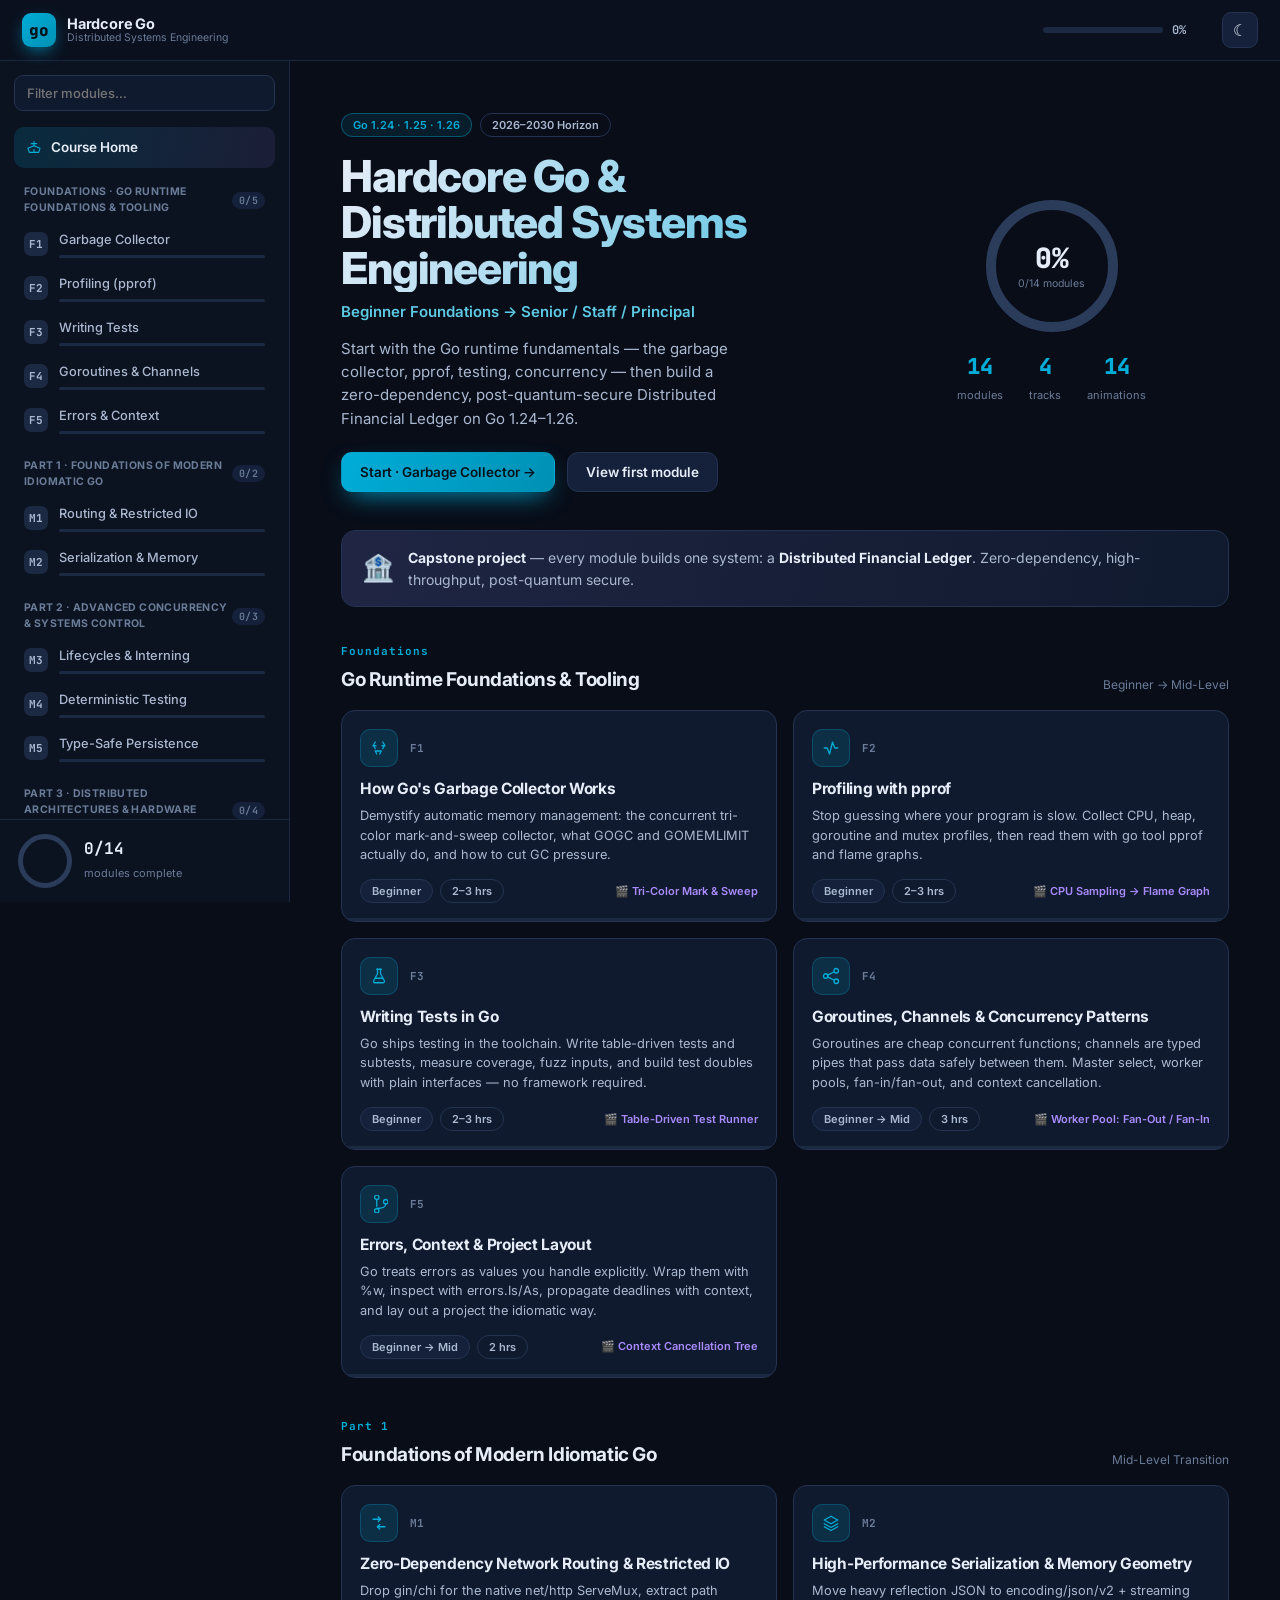
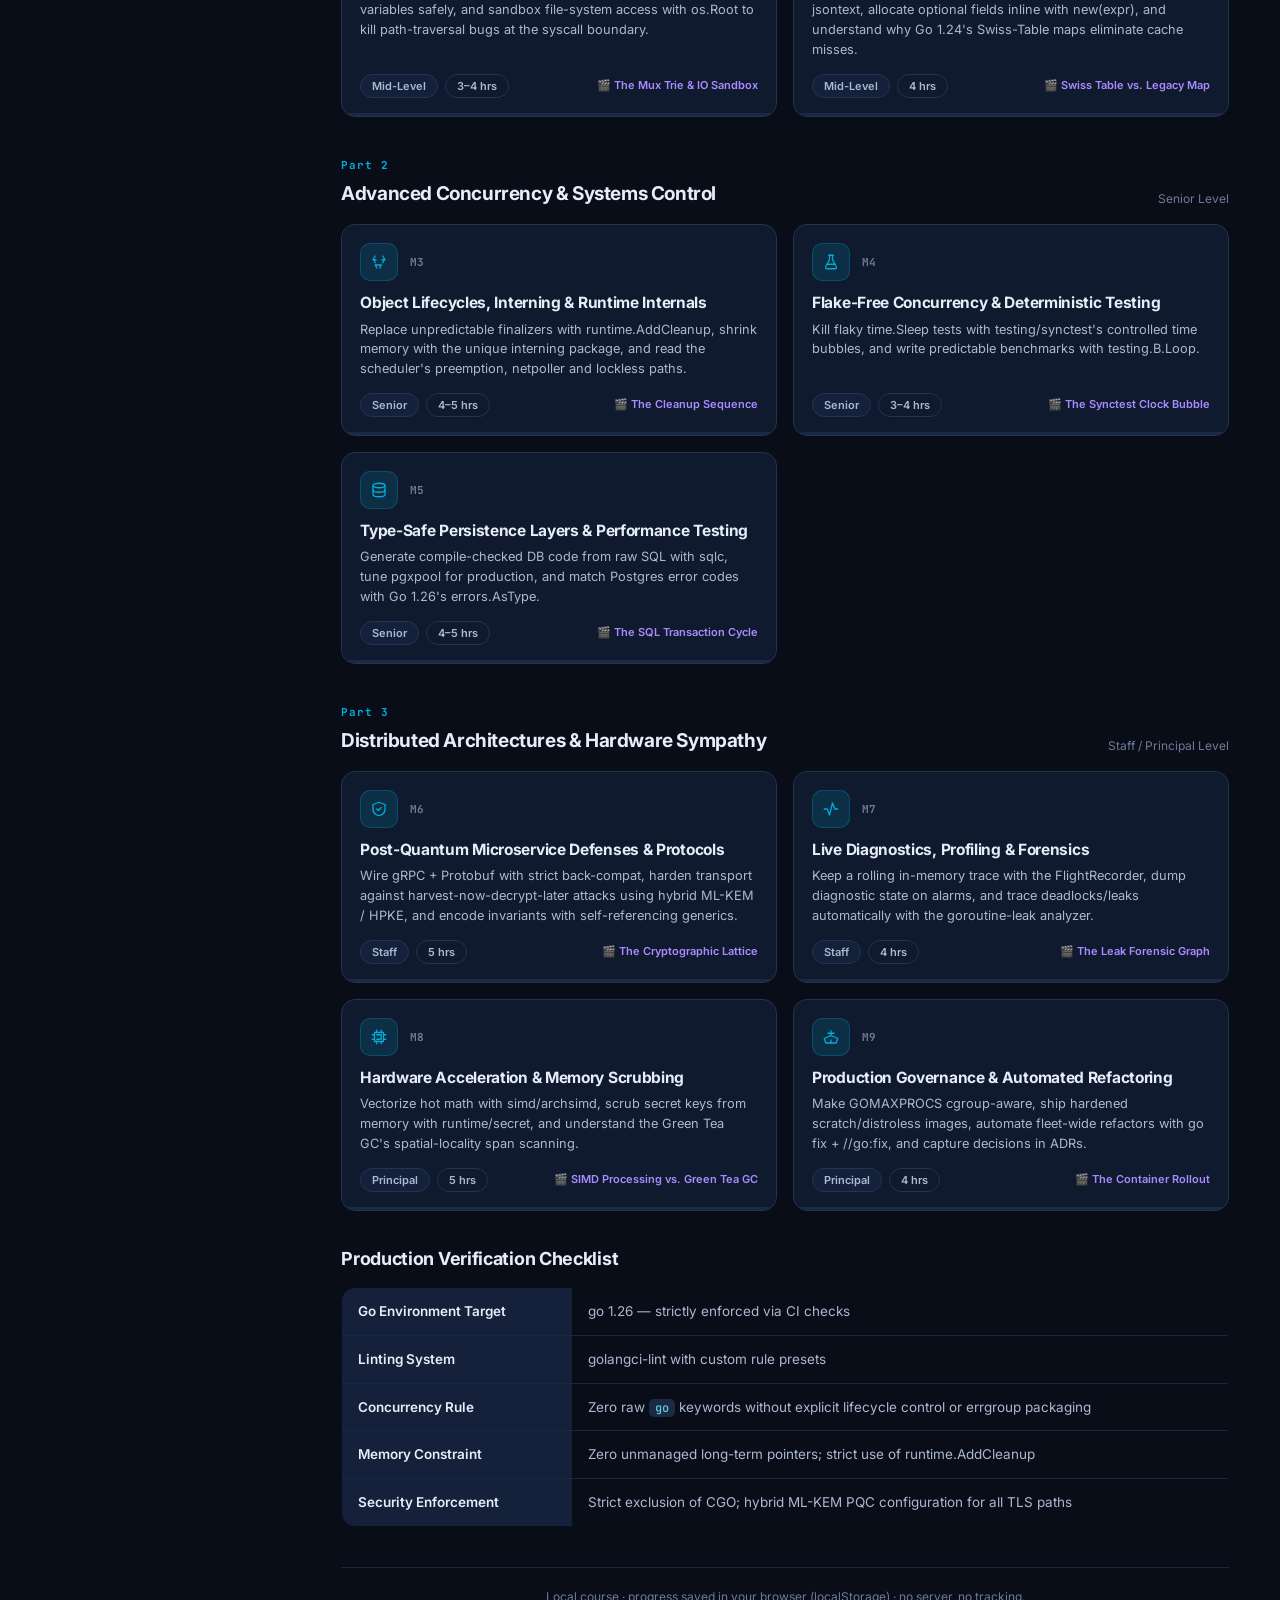
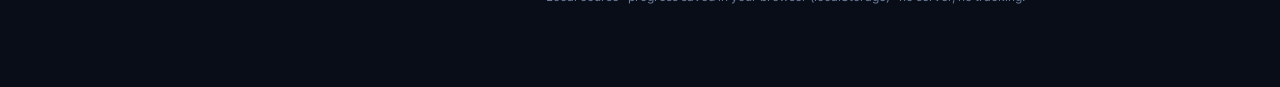
==== index.html @ a317a701 "Add interactive local-first Go & distributed systems course site A zero-dependency, no-build vanilla" ====
<!DOCTYPE html>
<html lang="en" data-theme="dark">
<head>
  <meta charset="UTF-8" />
  <meta name="viewport" content="width=device-width, initial-scale=1.0" />
  <title>Hardcore Go &amp; Distributed Systems Engineering — Interactive Course</title>
  <meta name="description" content="An interactive, local-first course for production-grade Go 1.24–1.26 and distributed systems engineering." />
  <link rel="preconnect" href="https://fonts.googleapis.com" />
  <link rel="preconnect" href="https://fonts.gstatic.com" crossorigin />
  <link href="https://fonts.googleapis.com/css2?family=Inter:wght@400;500;600;700;800&family=JetBrains+Mono:wght@400;500;600&display=swap" rel="stylesheet" />
  <link rel="stylesheet" href="css/styles.css" />
  <link rel="icon" href="data:image/svg+xml,%3Csvg xmlns='http://www.w3.org/2000/svg' viewBox='0 0 32 32'%3E%3Crect width='32' height='32' rx='8' fill='%2300ADD8'/%3E%3Ctext x='16' y='22' font-family='monospace' font-size='15' font-weight='700' fill='%23061018' text-anchor='middle'%3Ego%3C/text%3E%3C/svg%3E" />
</head>
<body>
  <div id="app"></div>
  <noscript style="display:block;padding:2rem;font-family:sans-serif;color:#cdd9ec;background:#0b1220">
    This interactive course requires JavaScript. Please enable it and reload.
  </noscript>
  <script src="js/data.js"></script>
  <script src="js/lessons.js"></script>
  <script src="js/animations.js"></script>
  <script src="js/app.js"></script>
</body>
</html>
---- css/styles.css ----
/* =====================================================================
   Hardcore Go — Interactive Course · Design System
   ===================================================================== */

/* ----------------------------------------------------------- tokens */
:root {
  --go: #00add8;
  --go-soft: #5dc9e2;
  --go-deep: #0090b4;
  --purple: #a98bff;
  --accent: #ec4a7d;
  --good: #3ad29f;
  --warn: #f5b14c;
  --bad: #ff6b6b;

  --radius: 14px;
  --radius-sm: 9px;
  --maxw: 1080px;
  --ease: cubic-bezier(.22, .61, .36, 1);
  --font: "Inter", system-ui, -apple-system, sans-serif;
  --mono: "JetBrains Mono", ui-monospace, "SF Mono", monospace;
}

/* dark (default) */
:root[data-theme="dark"] {
  --bg: #080d18;
  --bg-2: #0b1220;
  --surface: #101a2e;
  --surface-2: #15213a;
  --surface-3: #1b2942;
  --border: #233351;
  --border-soft: #1a2740;
  --text: #e6edf8;
  --text-2: #aab8d0;
  --text-3: #6b7c99;
  --shadow: 0 18px 50px -20px rgba(0, 0, 0, .7);
  --glow: 0 0 0 1px rgba(0, 173, 216, .25), 0 14px 40px -16px rgba(0, 173, 216, .35);

  --anim-bg: #0a1120;
  --anim-panel: #15213a;
  --anim-line: #2b3c5b;
  --anim-text: #d6e0f0;
  --anim-dim: #6b7c99;

  --t-com: #5a708f;
  --t-str: #7fd6a8;
  --t-num: #f0a96b;
  --t-kw: #6cb6ff;
  --t-bi: #c89bff;
  --t-fn: #5dc9e2;
}

/* light */
:root[data-theme="light"] {
  --bg: #eef2f8;
  --bg-2: #e7edf6;
  --surface: #ffffff;
  --surface-2: #f4f7fb;
  --surface-3: #eaf0f8;
  --border: #d4deec;
  --border-soft: #e2e9f3;
  --text: #16263d;
  --text-2: #41546f;
  --text-3: #7488a3;
  --shadow: 0 14px 40px -22px rgba(20, 40, 70, .35);
  --glow: 0 0 0 1px rgba(0, 145, 180, .3), 0 14px 36px -18px rgba(0, 145, 180, .35);

  --anim-bg: #f5f8fc;
  --anim-panel: #ffffff;
  --anim-line: #cdd9ea;
  --anim-text: #1f3147;
  --anim-dim: #8497b0;

  --t-com: #93a3b8;
  --t-str: #1a925e;
  --t-num: #c2570f;
  --t-kw: #1f6fd6;
  --t-bi: #8a4bd6;
  --t-fn: #0090b4;
}

* { box-sizing: border-box; }
html, body { height: 100%; margin: 0; }
body {
  font-family: var(--font);
  background: var(--bg);
  color: var(--text);
  -webkit-font-smoothing: antialiased;
  line-height: 1.55;
}
a { color: inherit; text-decoration: none; }
::selection { background: rgba(0, 173, 216, .3); }

/* scrollbars */
*::-webkit-scrollbar { width: 10px; height: 10px; }
*::-webkit-scrollbar-thumb { background: var(--border); border-radius: 8px; }
*::-webkit-scrollbar-thumb:hover { background: var(--text-3); }

/* ----------------------------------------------------------- layout */
#app { min-height: 100%; display: flex; flex-direction: column; }

.topbar {
  position: sticky; top: 0; z-index: 40;
  display: flex; align-items: center; gap: 14px;
  padding: 12px 22px;
  background: color-mix(in srgb, var(--bg-2) 82%, transparent);
  backdrop-filter: blur(14px);
  border-bottom: 1px solid var(--border-soft);
}
.brand { display: flex; align-items: center; gap: 11px; }
.brand-mark {
  font: 800 16px var(--mono);
  background: linear-gradient(135deg, var(--go), var(--go-deep));
  color: #04121c; width: 34px; height: 34px;
  display: grid; place-items: center; border-radius: 9px;
  box-shadow: 0 6px 18px -6px var(--go);
}
.brand-text { display: flex; flex-direction: column; line-height: 1.1; }
.brand-text b { font-size: 14.5px; letter-spacing: -.2px; }
.brand-text small { font-size: 10.5px; color: var(--text-3); }
.topbar-right { margin-left: auto; display: flex; align-items: center; gap: 16px; }
.top-progress { display: flex; align-items: center; gap: 9px; }
.tp-bar { width: 120px; height: 6px; border-radius: 6px; background: var(--surface-3); overflow: hidden; }
.tp-bar > span { display: block; height: 100%; border-radius: 6px;
  background: linear-gradient(90deg, var(--go), var(--purple)); transition: width .5s var(--ease); }
.tp-num { font: 600 12px var(--mono); color: var(--text-2); min-width: 34px; }
.icon-btn { background: var(--surface-2); border: 1px solid var(--border); color: var(--text);
  width: 36px; height: 36px; border-radius: 9px; cursor: pointer; font-size: 16px; transition: .2s; }
.icon-btn:hover { border-color: var(--go); color: var(--go); }
.nav-toggle { display: none; background: none; border: none; color: var(--text); font-size: 22px; cursor: pointer; }

.layout { flex: 1; display: grid; grid-template-columns: 290px 1fr; align-items: start; }

/* ----------------------------------------------------------- sidebar */
.sidebar {
  position: sticky; top: 59px; align-self: start;
  height: calc(100vh - 59px);
  border-right: 1px solid var(--border-soft);
  background: var(--bg-2);
  display: flex; flex-direction: column;
  overflow: hidden;
}
.nav-search { padding: 14px 14px 6px; }
.nav-search input {
  width: 100%; padding: 9px 12px; border-radius: 9px;
  background: var(--surface); border: 1px solid var(--border); color: var(--text);
  font: 500 13px var(--font); outline: none; transition: .2s;
}
.nav-search input:focus { border-color: var(--go); box-shadow: 0 0 0 3px rgba(0, 173, 216, .12); }
#nav-list { flex: 1; overflow-y: auto; padding: 6px 10px 18px; }
.nav-home {
  display: flex; align-items: center; gap: 9px; padding: 10px 12px; margin: 4px 4px 8px;
  border-radius: 10px; font-weight: 600; font-size: 13.5px; color: var(--text-2);
  transition: .18s;
}
.nav-home-ic { display: grid; place-items: center; color: var(--text-3); }
.nav-home:hover { background: var(--surface); color: var(--text); }
.nav-home.active { background: linear-gradient(100deg, rgba(0,173,216,.16), rgba(169,139,255,.1));
  color: var(--text); }
.nav-home.active .nav-home-ic { color: var(--go); }

.nav-part { margin: 10px 4px 2px; }
.nav-part-head {
  display: flex; justify-content: space-between; align-items: center;
  padding: 6px 10px; font-size: 10.5px; font-weight: 700; letter-spacing: .4px;
  text-transform: uppercase; color: var(--text-3);
}
.nav-part-count { font: 600 10px var(--mono); color: var(--text-3);
  background: var(--surface-2); padding: 2px 7px; border-radius: 20px; }
.nav-item {
  display: flex; align-items: center; gap: 11px; padding: 8px 10px; border-radius: 10px;
  color: var(--text-2); transition: .16s; position: relative;
}
.nav-item:hover { background: var(--surface); color: var(--text); }
.nav-item.active { background: var(--surface-2); color: var(--text); }
.nav-item.active::before { content: ""; position: absolute; left: -10px; top: 8px; bottom: 8px;
  width: 3px; border-radius: 3px; background: linear-gradient(var(--go), var(--purple)); }
.nav-num {
  flex: none; width: 24px; height: 24px; border-radius: 7px; display: grid; place-items: center;
  font: 700 11px var(--mono); background: var(--surface-3); color: var(--text-2);
}
.nav-item.done .nav-num { background: rgba(58, 210, 159, .16); color: var(--good); }
.nav-item.active .nav-num { background: var(--go); color: #04121c; }
.nav-text { flex: 1; min-width: 0; }
.nav-title { display: block; font-size: 12.8px; font-weight: 500; white-space: nowrap; overflow: hidden; text-overflow: ellipsis; }
.nav-bar { display: block; height: 3px; border-radius: 3px; background: var(--surface-3); margin-top: 5px; overflow: hidden; }
.nav-bar > span { display: block; height: 100%; background: linear-gradient(90deg, var(--go), var(--go-soft)); border-radius: 3px; transition: width .4s var(--ease); }

.sidebar-foot {
  border-top: 1px solid var(--border-soft); padding: 14px 18px;
  display: flex; align-items: center; gap: 12px;
}
.sf-ring { width: 54px; height: 54px; }
.sidebar-foot b { font: 700 16px var(--mono); display: block; }
.sidebar-foot span { font-size: 11px; color: var(--text-3); }

/* ----------------------------------------------------------- main */
#main { padding: 34px clamp(20px, 4vw, 56px) 80px; max-width: calc(var(--maxw) + 120px); margin: 0 auto; width: 100%; }
section, .module > * { animation: rise .5s var(--ease) both; }
@keyframes rise { from { opacity: 0; transform: translateY(12px); } }

/* ----------------------------------------------------------- hero */
.hero {
  display: grid; grid-template-columns: 1.4fr 1fr; gap: 38px; align-items: center;
  padding: 18px 0 30px; margin-bottom: 8px;
}
.hero-badges { display: flex; gap: 8px; margin-bottom: 16px; }
.chip {
  font: 600 11px var(--font); padding: 4px 11px; border-radius: 20px;
  background: var(--surface-2); color: var(--text-2); border: 1px solid var(--border);
}
.chip.glow { color: var(--go); border-color: color-mix(in srgb, var(--go) 40%, transparent);
  background: rgba(0, 173, 216, .1); }
.chip.ghost { background: transparent; }
.chip.done-chip { color: var(--good); border-color: color-mix(in srgb, var(--good) 40%, transparent); background: rgba(58,210,159,.1); }
.hero h1 { font-size: clamp(28px, 4vw, 44px); line-height: 1.05; letter-spacing: -1.2px; margin: 0 0 8px; font-weight: 800;
  background: linear-gradient(120deg, var(--text), color-mix(in srgb, var(--go) 70%, var(--text)));
  -webkit-background-clip: text; background-clip: text; -webkit-text-fill-color: transparent; }
.hero-sub { color: var(--go-soft); font-weight: 600; font-size: 15px; margin: 0 0 14px; }
.hero-tag { color: var(--text-2); font-size: 15px; max-width: 46ch; margin: 0 0 22px; }
.hero-cta { display: flex; gap: 12px; flex-wrap: wrap; }

.btn {
  display: inline-flex; align-items: center; gap: 8px; padding: 11px 18px; border-radius: 11px;
  font: 600 13.5px var(--font); cursor: pointer; border: 1px solid transparent; transition: .2s var(--ease);
}
.btn.primary { background: linear-gradient(120deg, var(--go), var(--go-deep)); color: #04121c;
  box-shadow: 0 10px 26px -10px var(--go); }
.btn.primary:hover { transform: translateY(-2px); box-shadow: 0 16px 32px -10px var(--go); }
.btn.ghost { background: var(--surface-2); border-color: var(--border); color: var(--text); }
.btn.ghost:hover { border-color: var(--go); color: var(--go); transform: translateY(-1px); }
.btn.small { padding: 8px 14px; font-size: 12.5px; }

.hero-ring { display: flex; flex-direction: column; align-items: center; gap: 20px; }
.ring-wrap { position: relative; width: 132px; height: 132px; }
.ring circle { transition: stroke-dashoffset .8s var(--ease); }
.ring-center { position: absolute; inset: 0; display: grid; place-content: center; text-align: center; }
.ring-pct { font: 800 28px var(--mono); }
.ring-lbl { font-size: 10.5px; color: var(--text-3); }
.hero-stats { display: flex; gap: 26px; }
.hero-stats div { text-align: center; }
.hero-stats b { font: 800 22px var(--mono); display: block; color: var(--go); }
.hero-stats span { font-size: 11px; color: var(--text-3); }

.capstone-banner {
  display: flex; align-items: center; gap: 14px; padding: 16px 20px; margin: 6px 0 30px;
  border-radius: var(--radius); border: 1px solid var(--border);
  background: linear-gradient(100deg, color-mix(in srgb, var(--purple) 10%, var(--surface)), var(--surface));
}
.capstone-banner .cap-ico { font-size: 26px; }
.capstone-banner div { font-size: 14px; color: var(--text-2); }
.capstone-banner b { color: var(--text); }

/* ----------------------------------------------------- module cards */
.part-block { margin-bottom: 34px; }
.part-head { display: flex; justify-content: space-between; align-items: flex-end; margin: 0 0 16px; gap: 12px; }
.part-label { font: 700 11px var(--mono); color: var(--go); letter-spacing: 1px; }
.part-head h3 { margin: 3px 0 0; font-size: 19px; letter-spacing: -.4px; }
.part-level { font-size: 12px; color: var(--text-3); white-space: nowrap; }
.card-grid { display: grid; grid-template-columns: repeat(auto-fill, minmax(290px, 1fr)); gap: 16px; }

.mod-card {
  position: relative; padding: 18px; border-radius: var(--radius);
  background: var(--surface); border: 1px solid var(--border); overflow: hidden;
  transition: .24s var(--ease); display: flex; flex-direction: column; min-height: 200px;
}
.mod-card::after { content: ""; position: absolute; inset: 0; border-radius: inherit; pointer-events: none;
  background: radial-gradient(140% 80% at 100% 0, rgba(0,173,216,.10), transparent 50%); opacity: 0; transition: .25s; }
.mod-card:hover { transform: translateY(-4px); border-color: color-mix(in srgb, var(--go) 45%, var(--border)); box-shadow: var(--shadow); }
.mod-card:hover::after { opacity: 1; }
.mod-card-top { display: flex; align-items: center; gap: 10px; margin-bottom: 12px; }
.mod-ic { width: 38px; height: 38px; border-radius: 10px; display: grid; place-items: center;
  background: color-mix(in srgb, var(--go) 14%, transparent); color: var(--go); border: 1px solid color-mix(in srgb, var(--go) 25%, transparent); }
.mod-card-num { font: 700 11px var(--mono); color: var(--text-3); margin-left: 2px; }
.mod-check { margin-left: auto; width: 22px; height: 22px; border-radius: 50%; background: rgba(58,210,159,.16); color: var(--good); display: grid; place-items: center; font-size: 13px; font-weight: 700; }
.mod-card.done { border-color: color-mix(in srgb, var(--good) 30%, var(--border)); }
.mod-card h4 { margin: 0 0 7px; font-size: 15.5px; letter-spacing: -.3px; line-height: 1.25; }
.mod-card p { margin: 0 0 14px; font-size: 12.8px; color: var(--text-2); flex: 1; }
.mod-card-foot { display: flex; align-items: center; gap: 7px; flex-wrap: wrap; }
.mod-anim-tag { margin-left: auto; font-size: 11px; color: var(--purple); font-weight: 600; }
.mod-card-bar { position: absolute; left: 0; right: 0; bottom: 0; height: 3px; background: var(--surface-3); }
.mod-card-bar > span { display: block; height: 100%; background: linear-gradient(90deg, var(--go), var(--purple)); transition: width .5s var(--ease); }

/* verification table */
.verify { margin-top: 18px; }
.verify h3 { font-size: 18px; margin: 0 0 14px; letter-spacing: -.3px; }
.verify-table { width: 100%; border-collapse: collapse; border-radius: var(--radius); overflow: hidden; border: 1px solid var(--border); }
.verify-table td { padding: 13px 16px; border-bottom: 1px solid var(--border-soft); font-size: 13.5px; vertical-align: top; }
.verify-table tr:last-child td { border-bottom: none; }
.verify-table td:first-child { width: 230px; font-weight: 600; color: var(--text); background: var(--surface-2); }
.verify-table td:last-child { color: var(--text-2); }
.inl { font: 500 12px var(--mono); background: var(--surface-3); padding: 1px 6px; border-radius: 5px; color: var(--go-soft); }

.foot { margin-top: 40px; padding-top: 20px; border-top: 1px solid var(--border-soft); font-size: 12px; color: var(--text-3); text-align: center; }

/* ----------------------------------------------------------- module */
.module { max-width: var(--maxw); margin: 0 auto; }
.mod-breadcrumb { display: flex; align-items: center; gap: 8px; font-size: 12px; color: var(--text-3); margin-bottom: 18px; flex-wrap: wrap; }
.mod-breadcrumb a:hover { color: var(--go); }
.bc-cur { color: var(--text-2); }
.mod-header { display: flex; gap: 18px; margin-bottom: 26px; }
.mod-h-ic { flex: none; width: 56px; height: 56px; border-radius: 14px; display: grid; place-items: center;
  background: linear-gradient(135deg, color-mix(in srgb, var(--go) 20%, transparent), color-mix(in srgb, var(--purple) 14%, transparent));
  color: var(--go); border: 1px solid color-mix(in srgb, var(--go) 30%, transparent); }
.mod-h-meta { display: flex; gap: 7px; margin-bottom: 9px; }
.mod-header h1 { font-size: clamp(22px, 3vw, 30px); margin: 0 0 7px; letter-spacing: -.6px; line-height: 1.12; }
.mod-header p { margin: 0; color: var(--text-2); font-size: 14.5px; max-width: 70ch; }

.card { background: var(--surface); border: 1px solid var(--border); border-radius: var(--radius); padding: 20px; }
.block { margin: 30px 0; }
.block-h { font-size: 18px; letter-spacing: -.3px; margin: 0 0 16px; display: flex; align-items: center; gap: 10px; }
.block-h::before { content: ""; width: 4px; height: 18px; border-radius: 3px; background: linear-gradient(var(--go), var(--purple)); }

/* ------------------------------------------------- visualization */
.viz { margin: 26px 0; padding: 0; overflow: hidden; box-shadow: var(--glow); }
.viz-head { display: flex; justify-content: space-between; align-items: center; padding: 18px 20px 4px; }
.viz-tag { font: 700 11px var(--font); letter-spacing: .5px; color: var(--purple); text-transform: uppercase; }
.viz-head h2 { margin: 6px 0 0; font-size: 19px; letter-spacing: -.3px; }
.viz-blurb { padding: 0 20px; margin: 6px 0 14px; color: var(--text-2); font-size: 13.5px; max-width: 75ch; }
.viz-stage { position: relative; margin: 0 16px; border-radius: 12px; overflow: hidden; border: 1px solid var(--border);
  background: var(--anim-bg); }
#viz-canvas { display: block; width: 100%; height: 380px; }
.viz-caption {
  margin: 12px 18px 0; padding: 10px 14px; border-radius: 10px; min-height: 40px;
  background: var(--surface-2); border: 1px solid var(--border-soft);
  font-size: 13.5px; color: var(--text); display: flex; align-items: center;
  border-left: 3px solid var(--go);
}
.viz-controls { display: flex; align-items: center; gap: 9px; padding: 14px 18px 18px; }
.vc-btn { width: 38px; height: 38px; border-radius: 10px; background: var(--surface-2); border: 1px solid var(--border);
  color: var(--text); cursor: pointer; font-size: 14px; display: grid; place-items: center; transition: .18s; }
.vc-btn:hover { border-color: var(--go); color: var(--go); }
.vc-btn.play { background: linear-gradient(120deg, var(--go), var(--go-deep)); color: #04121c; border: none; width: 44px; height: 44px; font-size: 15px; }
.vc-btn.play.playing { background: var(--surface-3); color: var(--text); }
#vc-scrub { flex: 1; appearance: none; height: 6px; border-radius: 6px; background: var(--surface-3); outline: none; cursor: pointer; }
#vc-scrub::-webkit-slider-thumb { appearance: none; width: 16px; height: 16px; border-radius: 50%;
  background: var(--go); cursor: pointer; box-shadow: 0 0 0 4px rgba(0,173,216,.18); }
#vc-scrub::-moz-range-thumb { width: 16px; height: 16px; border: none; border-radius: 50%; background: var(--go); }
.vc-speed { font: 500 11px var(--mono); color: var(--text-3); white-space: nowrap; }

/* ---------------------------------------------------- concepts */
.concepts { display: flex; flex-direction: column; gap: 10px; }
.concept { border: 1px solid var(--border); border-radius: var(--radius); background: var(--surface); overflow: hidden; transition: border-color .2s; }
.concept.open { border-color: color-mix(in srgb, var(--go) 35%, var(--border)); }
.concept-head { width: 100%; display: flex; align-items: center; gap: 14px; padding: 15px 18px; background: none; border: none;
  color: var(--text); cursor: pointer; text-align: left; font: 600 14.5px var(--font); }
.concept-n { font: 700 12px var(--mono); color: var(--go); flex: none; }
.concept-t { flex: 1; letter-spacing: -.2px; }
.concept-chev { color: var(--text-3); transition: transform .25s var(--ease); font-size: 12px; }
.concept.open .concept-chev { transform: rotate(180deg); }
.concept-body { display: grid; grid-template-rows: 0fr; transition: grid-template-rows .3s var(--ease); }
.concept.open .concept-body { grid-template-rows: 1fr; }
.concept-inner { overflow: hidden; min-height: 0; }
.concept.open .concept-inner { padding-bottom: 4px; }
.concept-body p { margin: 0 18px 14px; color: var(--text-2); font-size: 13.8px; }
.concept-body .code { margin: 0 18px 18px; }

/* code blocks */
.code { border-radius: var(--radius-sm); border: 1px solid var(--border); overflow: hidden; background: var(--anim-bg); }
.code-head { display: flex; justify-content: space-between; align-items: center; padding: 7px 12px; background: var(--surface-2); border-bottom: 1px solid var(--border-soft); }
.code-lang { font: 600 10.5px var(--mono); color: var(--go); text-transform: uppercase; letter-spacing: 1px; }
.copy-btn { font: 600 11px var(--font); background: var(--surface-3); border: 1px solid var(--border); color: var(--text-2);
  padding: 4px 10px; border-radius: 7px; cursor: pointer; transition: .18s; }
.copy-btn:hover { border-color: var(--go); color: var(--go); }
.copy-btn.ok { color: var(--good); border-color: var(--good); }
.copy-btn.small { padding: 3px 9px; }
.code pre { margin: 0; padding: 14px 16px; overflow-x: auto; }
.code code { font: 500 12.8px/1.65 var(--mono); color: var(--text); white-space: pre; }
.t-com { color: var(--t-com); font-style: italic; }
.t-str { color: var(--t-str); }
.t-num { color: var(--t-num); }
.t-kw { color: var(--t-kw); font-weight: 600; }
.t-bi { color: var(--t-bi); }
.t-fn { color: var(--t-fn); }

/* two column */
.two-col { display: grid; grid-template-columns: 1fr 1fr; gap: 16px; margin: 16px 0; }
.two-col .card h3 { margin: 0 0 10px; font-size: 15.5px; display: flex; align-items: center; gap: 9px; }
.two-col .card p { margin: 0 0 12px; color: var(--text-2); font-size: 13.5px; }
.dot-ai, .dot-cap { width: 9px; height: 9px; border-radius: 50%; flex: none; }
.dot-ai { background: var(--purple); box-shadow: 0 0 10px var(--purple); }
.dot-cap { background: var(--warn); box-shadow: 0 0 10px var(--warn); }
.ai-card { background: linear-gradient(180deg, color-mix(in srgb, var(--purple) 7%, var(--surface)), var(--surface)); }
.prompt { border: 1px solid var(--border); border-radius: var(--radius-sm); overflow: hidden; }
.prompt-head { display: flex; justify-content: space-between; align-items: center; padding: 7px 12px; background: var(--surface-2); border-bottom: 1px solid var(--border-soft); font: 600 11px var(--mono); color: var(--purple); }
.prompt-body { margin: 0; padding: 12px 14px; font: 500 12.5px/1.55 var(--mono); color: var(--text-2); background: var(--anim-bg); white-space: pre-wrap; }
.cap-card { background: linear-gradient(180deg, color-mix(in srgb, var(--warn) 7%, var(--surface)), var(--surface)); }
.cap-tag { display: inline-block; font: 600 11px var(--mono); color: var(--warn); background: rgba(245,177,76,.1); border: 1px solid color-mix(in srgb, var(--warn) 30%, transparent); padding: 4px 10px; border-radius: 8px; }

/* checklist + notes */
.checklist { list-style: none; margin: 0 0 14px; padding: 0; display: flex; flex-direction: column; gap: 8px; }
.check { display: flex; align-items: flex-start; gap: 11px; padding: 9px 11px; border-radius: 10px; cursor: pointer;
  background: var(--surface-2); border: 1px solid var(--border-soft); font-size: 13px; color: var(--text-2); transition: .16s; }
.check:hover { border-color: var(--border); }
.check-box { flex: none; width: 20px; height: 20px; border-radius: 6px; border: 1.5px solid var(--border); display: grid; place-items: center;
  font-size: 12px; font-weight: 700; color: transparent; transition: .18s; }
.check.on { color: var(--text); }
.check.on .check-box { background: var(--good); border-color: var(--good); color: #04121c; }
.notes { width: 100%; min-height: 130px; resize: vertical; padding: 12px 14px; border-radius: var(--radius-sm);
  background: var(--anim-bg); border: 1px solid var(--border); color: var(--text); font: 500 13px/1.6 var(--font); outline: none; transition: .2s; }
.notes:focus { border-color: var(--go); box-shadow: 0 0 0 3px rgba(0,173,216,.1); }
.notes-status { font: 600 11px var(--mono); color: var(--good); display: inline-block; margin-top: 6px; height: 14px; }

.mod-nav { display: flex; justify-content: space-between; align-items: center; gap: 12px; margin-top: 30px; padding-top: 22px; border-top: 1px solid var(--border-soft); }

/* nav scrim (mobile) */
.nav-scrim { display: none; position: fixed; inset: 0; background: rgba(0,0,0,.5); z-index: 30; }

/* -------------------------------------------- in plain terms callout */
.plain { display: flex; gap: 14px; align-items: flex-start; padding: 15px 18px; margin: 0 0 4px;
  border-radius: var(--radius); border: 1px solid color-mix(in srgb, var(--warn) 28%, var(--border));
  background: linear-gradient(100deg, color-mix(in srgb, var(--warn) 8%, var(--surface)), var(--surface)); }
.plain-ic { font-size: 21px; line-height: 1.3; }
.plain-k { display: block; font: 700 10.5px var(--font); letter-spacing: .6px; text-transform: uppercase; color: var(--warn); margin-bottom: 3px; }
.plain p { margin: 0; color: var(--text); font-size: 14px; line-height: 1.55; }

/* -------------------------------------------------- step indicator */
.viz-steps { padding: 14px 18px 0; }
.steps-dots { display: flex; gap: 8px; flex-wrap: wrap; }
.step-dot { position: relative; width: 30px; height: 30px; border-radius: 50%; padding: 0;
  display: grid; place-items: center; background: var(--surface-2); border: 1px solid var(--border);
  color: var(--text-3); cursor: pointer; transition: .18s var(--ease); }
.step-dot b { font: 700 12px var(--mono); }
.step-dot span { display: none; }
.step-dot:hover { border-color: var(--go); color: var(--text); transform: translateY(-1px); }
.step-dot.done { background: rgba(58, 210, 159, .14); border-color: color-mix(in srgb, var(--good) 35%, transparent); color: var(--good); }
.step-dot.active { background: var(--go); border-color: var(--go); color: #04121c; box-shadow: 0 0 0 4px rgba(0, 173, 216, .16); }
.steps-now { display: flex; align-items: center; gap: 10px; margin-top: 11px; }
.steps-badge { font: 700 11px var(--mono); color: var(--go); background: rgba(0, 173, 216, .1);
  border: 1px solid color-mix(in srgb, var(--go) 30%, transparent); padding: 3px 9px; border-radius: 7px; white-space: nowrap; flex: none; }
.steps-title { font-size: 13.5px; font-weight: 600; color: var(--text); }
.vc-btn.speed { width: auto; padding: 0 12px; font: 600 12px var(--mono); }

/* ----------------------------------------------------- practice card */
.practice-card { background: linear-gradient(180deg, color-mix(in srgb, var(--go) 6%, var(--surface)), var(--surface)); }
.dot-practice { width: 9px; height: 9px; border-radius: 50%; background: var(--go); box-shadow: 0 0 10px var(--go); flex: none; }
.practice-steps { margin: 6px 0 0; padding: 0; list-style: none; counter-reset: step; display: flex; flex-direction: column; gap: 10px; }
.practice-steps li { position: relative; padding-left: 34px; font-size: 13px; color: var(--text-2); counter-increment: step; line-height: 1.5; }
.practice-steps li::before { content: counter(step); position: absolute; left: 0; top: -1px; width: 23px; height: 23px;
  border-radius: 7px; background: var(--surface-3); color: var(--go); font: 700 11px var(--mono); display: grid; place-items: center; }

/* --------------------------------------------- pitfalls / takeaways */
.pitfalls-card h3, .takeaways-card h3 { display: flex; align-items: center; gap: 9px; }
.ic-pill { width: 24px; height: 24px; border-radius: 7px; display: grid; place-items: center; font-size: 12px; flex: none; }
.ic-pill.warn { background: rgba(245, 177, 76, .14); }
.ic-pill.key { background: rgba(0, 173, 216, .14); }
.pitfalls, .takeaways { list-style: none; margin: 0; padding: 0; display: flex; flex-direction: column; gap: 11px; }
.pitfalls li, .takeaways li { position: relative; padding-left: 24px; font-size: 13px; color: var(--text-2); line-height: 1.5; }
.pitfalls li::before { content: "✕"; position: absolute; left: 2px; top: 0; color: var(--bad); font-weight: 700; font-size: 12px; }
.takeaways li::before { content: "✓"; position: absolute; left: 2px; top: 0; color: var(--good); font-weight: 700; }
.pitfalls-card { background: linear-gradient(180deg, color-mix(in srgb, var(--bad) 5%, var(--surface)), var(--surface)); }
.takeaways-card { background: linear-gradient(180deg, color-mix(in srgb, var(--good) 5%, var(--surface)), var(--surface)); }

/* --------------------------------------------- AI prompt clarity */
.prompt-k { font: 600 11px var(--font); color: var(--purple); }
.prompt-note { margin: 10px 0 0; font-size: 12px; color: var(--text-3); line-height: 1.5; }
.prompt-note em { color: var(--text-2); font-style: italic; }

/* ----------------------------------------------------- assignments */
.assign-score { margin-left: auto; font: 600 11px var(--mono); color: var(--go);
  background: rgba(0, 173, 216, .1); border: 1px solid color-mix(in srgb, var(--go) 30%, transparent);
  padding: 3px 10px; border-radius: 20px; }
.assign-intro { margin: -6px 0 14px; font-size: 13px; color: var(--text-3); max-width: 80ch; }
.assigns { display: flex; flex-direction: column; gap: 14px; }
.assign { border: 1px solid var(--border); border-radius: var(--radius); background: var(--surface); padding: 18px; transition: border-color .2s; }
.assign.is-solved { border-color: color-mix(in srgb, var(--good) 35%, var(--border)); }
.assign-head { display: flex; align-items: center; gap: 11px; margin-bottom: 10px; }
.assign-n { width: 26px; height: 26px; border-radius: 8px; display: grid; place-items: center;
  background: var(--surface-3); color: var(--go); font: 700 12px var(--mono); flex: none; }
.assign.is-solved .assign-n { background: var(--good); color: #04121c; }
.assign-kind { font: 600 10.5px var(--font); letter-spacing: .4px; text-transform: uppercase; color: var(--text-3);
  border: 1px solid var(--border); padding: 2px 9px; border-radius: 20px; }
.assign-state { margin-left: auto; font: 700 11.5px var(--font); color: var(--good); }
.assign-q { margin: 0 0 12px; font-size: 14px; color: var(--text); font-weight: 500; }
.assign .code { margin-bottom: 12px; }

.opts { display: flex; flex-direction: column; gap: 8px; }
.opt { display: flex; align-items: flex-start; gap: 11px; padding: 10px 12px; border-radius: 10px;
  background: var(--surface-2); border: 1px solid var(--border-soft); cursor: pointer; font-size: 13.5px; color: var(--text-2); transition: .15s; }
.opt:hover { border-color: var(--border); color: var(--text); }
.opt input { accent-color: var(--go); margin-top: 2px; flex: none; width: 15px; height: 15px; }
.opt:has(input:checked) { border-color: var(--go); background: color-mix(in srgb, var(--go) 9%, var(--surface)); color: var(--text); }

.assign-input { width: 100%; padding: 11px 13px; border-radius: var(--radius-sm); background: var(--anim-bg);
  border: 1px solid var(--border); color: var(--text); font: 600 13.5px var(--mono); outline: none; transition: .2s; }
.assign-input:focus { border-color: var(--go); box-shadow: 0 0 0 3px rgba(0, 173, 216, .1); }
.assign-code { width: 100%; min-height: 110px; resize: vertical; padding: 12px 14px; border-radius: var(--radius-sm);
  background: var(--anim-bg); border: 1px solid var(--border); color: var(--text); font: 500 12.8px/1.6 var(--mono); outline: none; white-space: pre; transition: .2s; }
.assign-code:focus { border-color: var(--go); box-shadow: 0 0 0 3px rgba(0, 173, 216, .1); }

.assign-foot { display: flex; gap: 9px; margin-top: 12px; }
.assign-out { margin-top: 12px; display: flex; flex-direction: column; gap: 6px; }
.assign-out:empty { margin-top: 0; }
.chk { font: 500 12.5px var(--mono); padding: 6px 11px; border-radius: 8px; display: flex; align-items: center; gap: 8px; }
.chk.ok { color: var(--good); background: rgba(58, 210, 159, .08); }
.chk.no { color: var(--bad); background: rgba(255, 107, 107, .08); }
.assign-verdict { font: 700 13px var(--font); padding: 9px 13px; border-radius: 9px; margin-top: 2px; }
.assign-verdict.ok { color: var(--good); background: rgba(58, 210, 159, .1); border: 1px solid color-mix(in srgb, var(--good) 30%, transparent); }
.assign-verdict.no { color: var(--bad); background: rgba(255, 107, 107, .08); border: 1px solid color-mix(in srgb, var(--bad) 28%, transparent); }
.assign-exp { margin-top: 12px; padding: 12px 14px; border-radius: var(--radius-sm); background: var(--surface-2);
  border-left: 3px solid var(--purple); font-size: 13px; color: var(--text-2); line-height: 1.55; }

/* ----------------------------------------------------- deep-dive lesson */
.lesson .block-h { justify-content: flex-start; }
.lesson-meta { margin-left: auto; font: 600 11px var(--mono); color: var(--text-3);
  background: var(--surface-2); border: 1px solid var(--border); padding: 3px 10px; border-radius: 20px; }
.lesson-body { display: flex; flex-direction: column; gap: 6px; border: 1px solid var(--border);
  border-radius: var(--radius); background: var(--surface); padding: 6px 26px 10px; }
.lesson-sec { padding: 16px 0; border-bottom: 1px solid var(--border-soft); }
.lesson-sec:last-child { border-bottom: none; }
.lesson-sec h4 { display: flex; align-items: center; gap: 11px; margin: 0 0 8px; font-size: 16px; letter-spacing: -.2px; color: var(--text); }
.ls-n { flex: none; width: 26px; height: 26px; border-radius: 8px; display: grid; place-items: center;
  background: color-mix(in srgb, var(--go) 16%, transparent); color: var(--go); font: 700 12px var(--mono); }
.lesson-sec p { margin: 0 0 10px; color: var(--text-2); font-size: 14.5px; line-height: 1.66; max-width: 78ch; }
.lesson-sec p:last-of-type { margin-bottom: 0; }
.lesson-sec .code { margin-top: 12px; max-width: 78ch; }
.lesson-sec p .inl { font-size: 12.5px; }

/* --------------------------------------------------------- glossary */
.glossary { display: grid; grid-template-columns: 1fr 1fr; gap: 10px; }
.gterm { display: flex; flex-direction: column; gap: 3px; padding: 12px 14px; border-radius: var(--radius-sm);
  background: var(--surface); border: 1px solid var(--border); border-left: 3px solid var(--go); }
.gt { font: 700 13px var(--mono); color: var(--go-soft); }
.gd { font-size: 12.8px; color: var(--text-2); line-height: 1.45; }

/* ------------------------------------------------------- responsive */
@media (max-width: 1080px) {
  .hero { grid-template-columns: 1fr; }
  .hero-ring { flex-direction: row; justify-content: flex-start; gap: 34px; }
}
@media (max-width: 880px) {
  .layout { grid-template-columns: 1fr; }
  .nav-toggle { display: block; }
  .sidebar { position: fixed; top: 0; left: 0; bottom: 0; width: 300px; height: 100vh; z-index: 50;
    transform: translateX(-100%); transition: transform .28s var(--ease); padding-top: 14px; }
  body.nav-open .sidebar { transform: none; box-shadow: var(--shadow); }
  body.nav-open .nav-scrim { display: block; }
  .two-col { grid-template-columns: 1fr; }
  .glossary { grid-template-columns: 1fr; }
  .top-progress { display: none; }
}
@media (max-width: 560px) {
  #main { padding: 22px 16px 70px; }
  .hero-ring { flex-direction: column; }
  .mod-header { flex-direction: column; gap: 12px; }
  #viz-canvas { height: 320px; }
  .card-grid { grid-template-columns: 1fr; }
  .verify-table td:first-child { width: 130px; }
}

@media (prefers-reduced-motion: reduce) {
  * { animation-duration: .001ms !important; transition-duration: .05ms !important; }
}
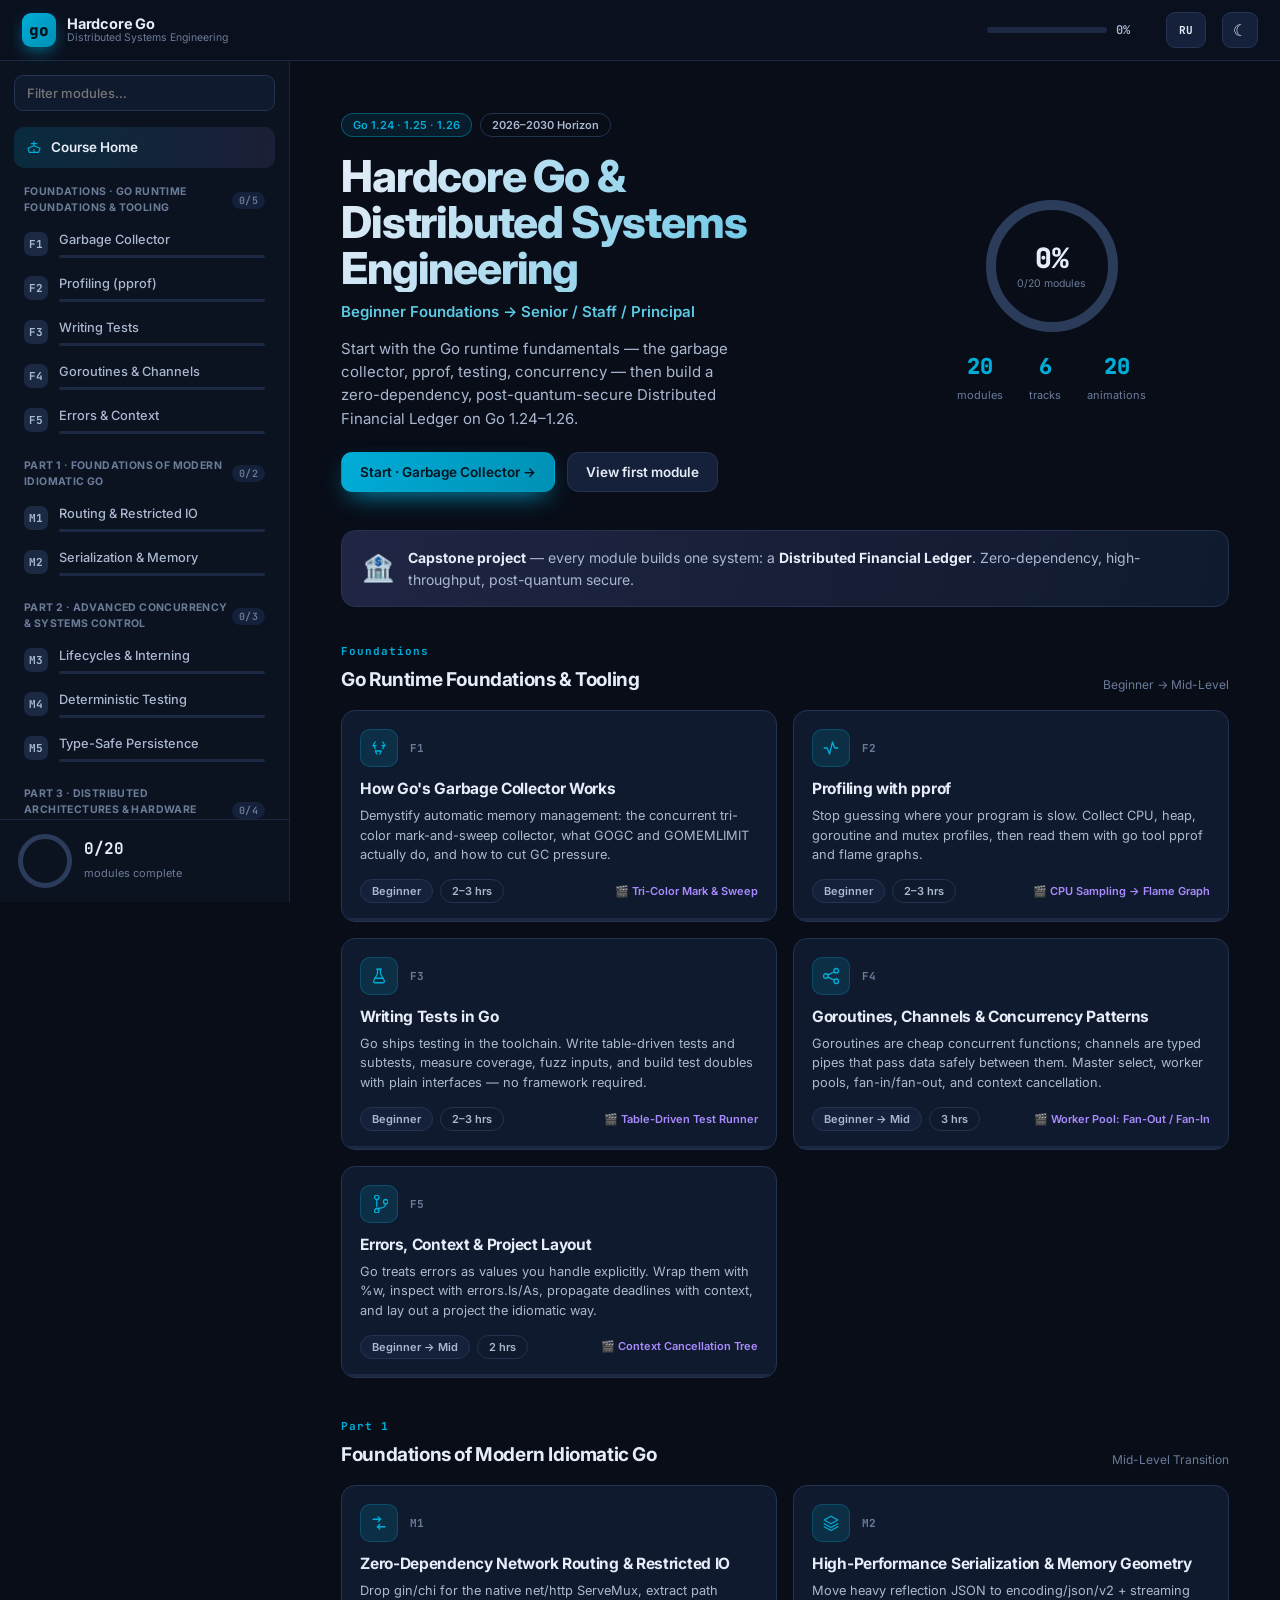
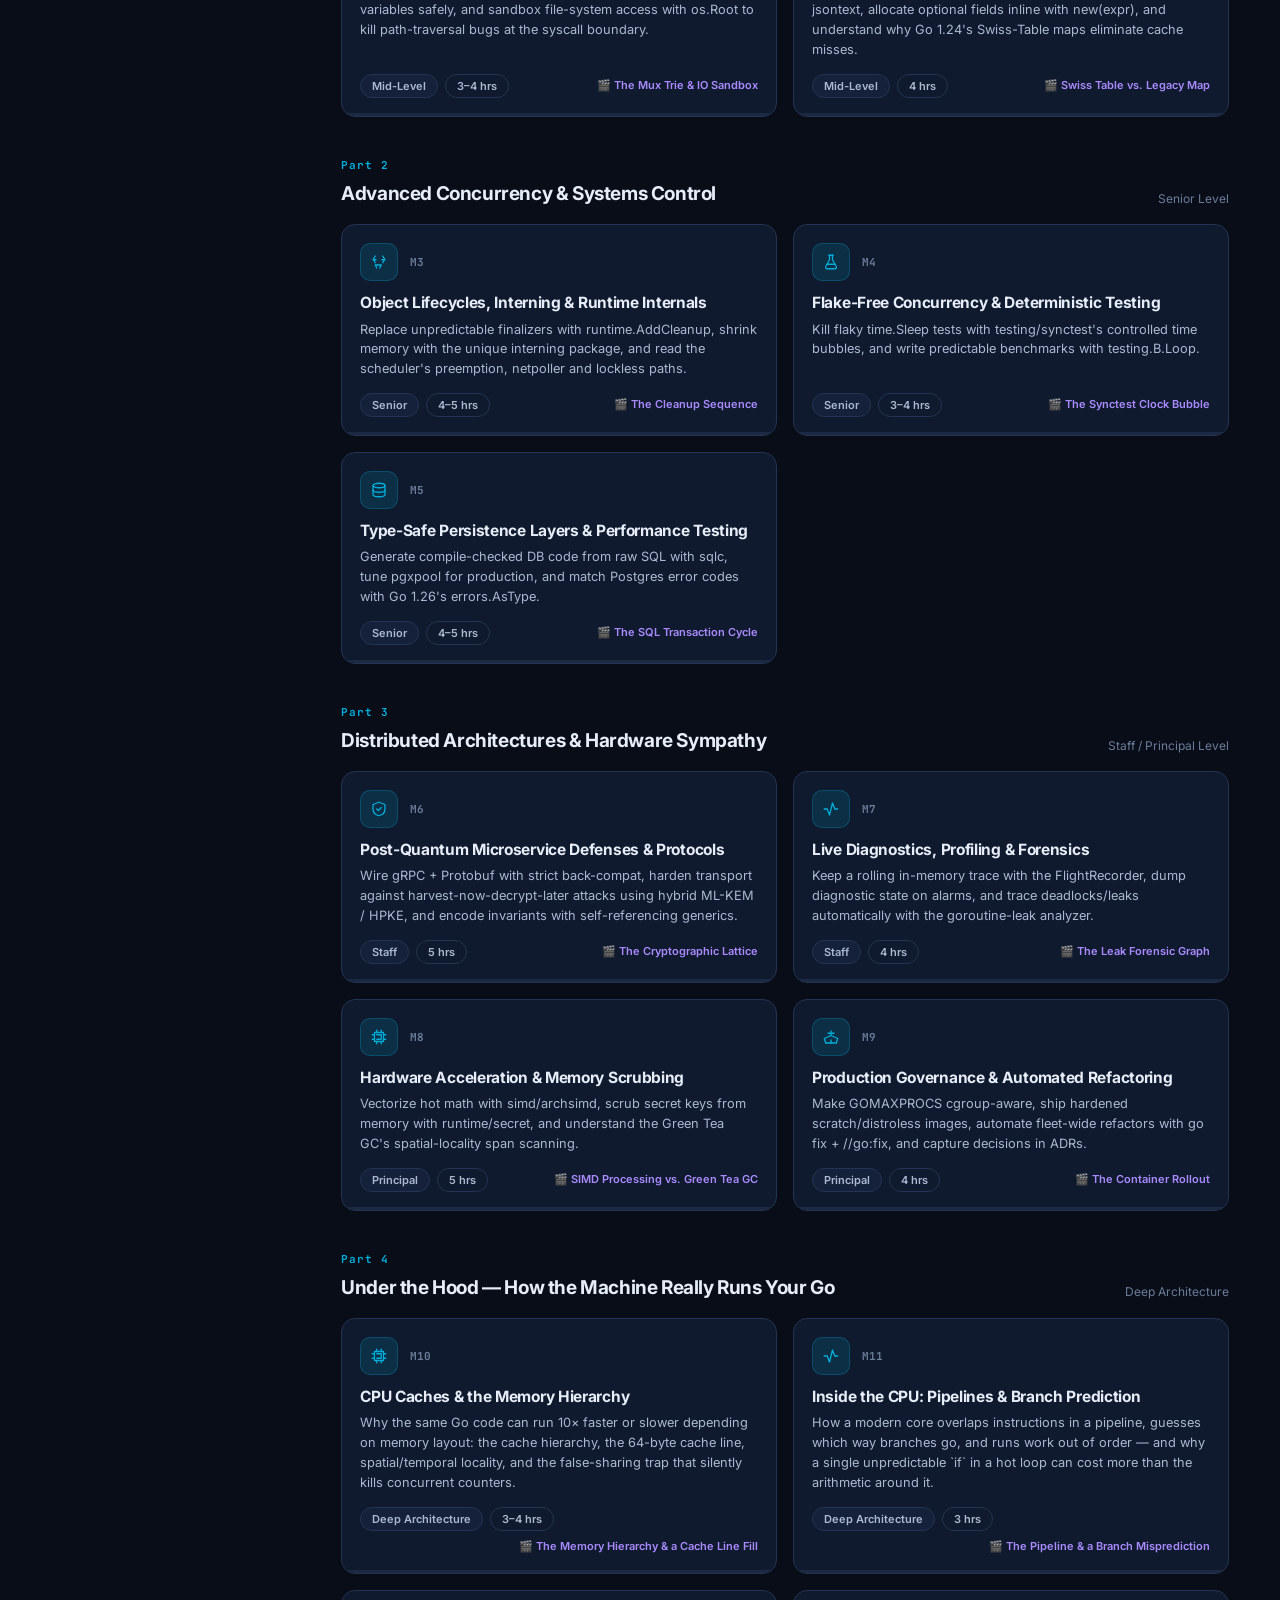
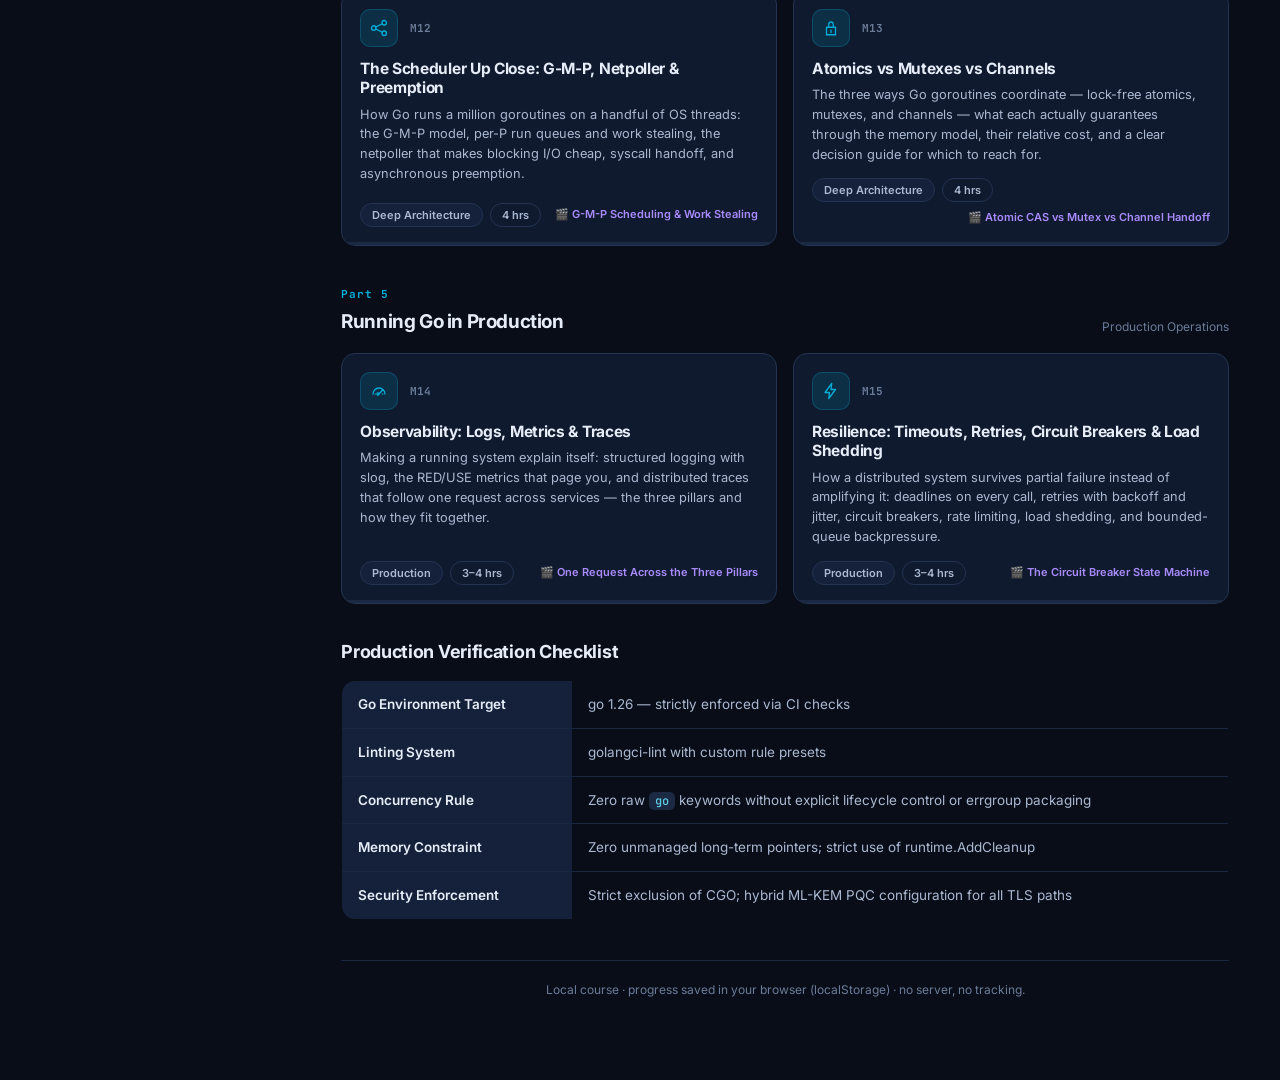
==== commit 44af5aab: "apply translations and add more modules" ====
--- a/index.html
+++ b/index.html
@@ -16,8 +16,11 @@
   <noscript style="display:block;padding:2rem;font-family:sans-serif;color:#cdd9ec;background:#0b1220">
     This interactive course requires JavaScript. Please enable it and reload.
   </noscript>
+  <script src="js/strings.js"></script>
   <script src="js/data.js"></script>
+  <script src="js/data.ru.js"></script>
   <script src="js/lessons.js"></script>
+  <script src="js/lessons.ru.js"></script>
   <script src="js/animations.js"></script>
   <script src="js/app.js"></script>
 </body>
--- a/css/styles.css
+++ b/css/styles.css
@@ -127,6 +127,7 @@
 .icon-btn { background: var(--surface-2); border: 1px solid var(--border); color: var(--text);
   width: 36px; height: 36px; border-radius: 9px; cursor: pointer; font-size: 16px; transition: .2s; }
 .icon-btn:hover { border-color: var(--go); color: var(--go); }
+.lang-btn { width: 40px; font: 700 11px var(--mono); letter-spacing: .3px; }
 .nav-toggle { display: none; background: none; border: none; color: var(--text); font-size: 22px; cursor: pointer; }
 
 .layout { flex: 1; display: grid; grid-template-columns: 290px 1fr; align-items: start; }
@@ -323,9 +324,11 @@
 .viz-caption {
   margin: 12px 18px 0; padding: 10px 14px; border-radius: 10px; min-height: 40px;
   background: var(--surface-2); border: 1px solid var(--border-soft);
-  font-size: 13.5px; color: var(--text); display: flex; align-items: center;
+  font-size: 13.5px; color: var(--text); display: flex; flex-direction: column; gap: 6px; justify-content: center;
   border-left: 3px solid var(--go);
 }
+.viz-why { display: block; font-size: 12.5px; color: var(--warn); }
+.viz-why b { color: var(--warn); }
 .viz-controls { display: flex; align-items: center; gap: 9px; padding: 14px 18px 18px; }
 .vc-btn { width: 38px; height: 38px; border-radius: 10px; background: var(--surface-2); border: 1px solid var(--border);
   color: var(--text); cursor: pointer; font-size: 14px; display: grid; place-items: center; transition: .18s; }
@@ -516,6 +519,21 @@
 .lesson-sec .code { margin-top: 12px; max-width: 78ch; }
 .lesson-sec p .inl { font-size: 12.5px; }
 
+/* ------------------------------------------------------ worked example */
+.worked-example .block-h { justify-content: flex-start; }
+.we-intro { margin: -6px 0 16px; color: var(--text-2); font-size: 14px; max-width: 80ch; }
+.we-steps { display: flex; flex-direction: column; gap: 14px; }
+.we-step { border: 1px solid var(--border); border-radius: var(--radius); background: var(--surface); padding: 18px 22px; }
+.we-step-head { display: flex; align-items: center; gap: 11px; margin-bottom: 8px; }
+.we-step-head h4 { margin: 0; font-size: 15.5px; letter-spacing: -.2px; color: var(--text); }
+.we-n { flex: none; width: 26px; height: 26px; border-radius: 8px; display: grid; place-items: center;
+  background: color-mix(in srgb, var(--purple) 18%, transparent); color: var(--purple); font: 700 12px var(--mono); }
+.we-concept { margin: 0 0 4px; color: var(--text-2); font-size: 14px; line-height: 1.6; max-width: 78ch; }
+.we-step .code { margin: 12px 0; max-width: 78ch; }
+.we-why { margin: 10px 0 0; padding: 9px 13px; border-radius: var(--radius-sm); background: rgba(245, 177, 76, .07);
+  border-left: 3px solid var(--warn); font-size: 13px; color: var(--warn); line-height: 1.55; max-width: 78ch; }
+.we-why b { color: var(--warn); }
+
 /* --------------------------------------------------------- glossary */
 .glossary { display: grid; grid-template-columns: 1fr 1fr; gap: 10px; }
 .gterm { display: flex; flex-direction: column; gap: 3px; padding: 12px 14px; border-radius: var(--radius-sm);
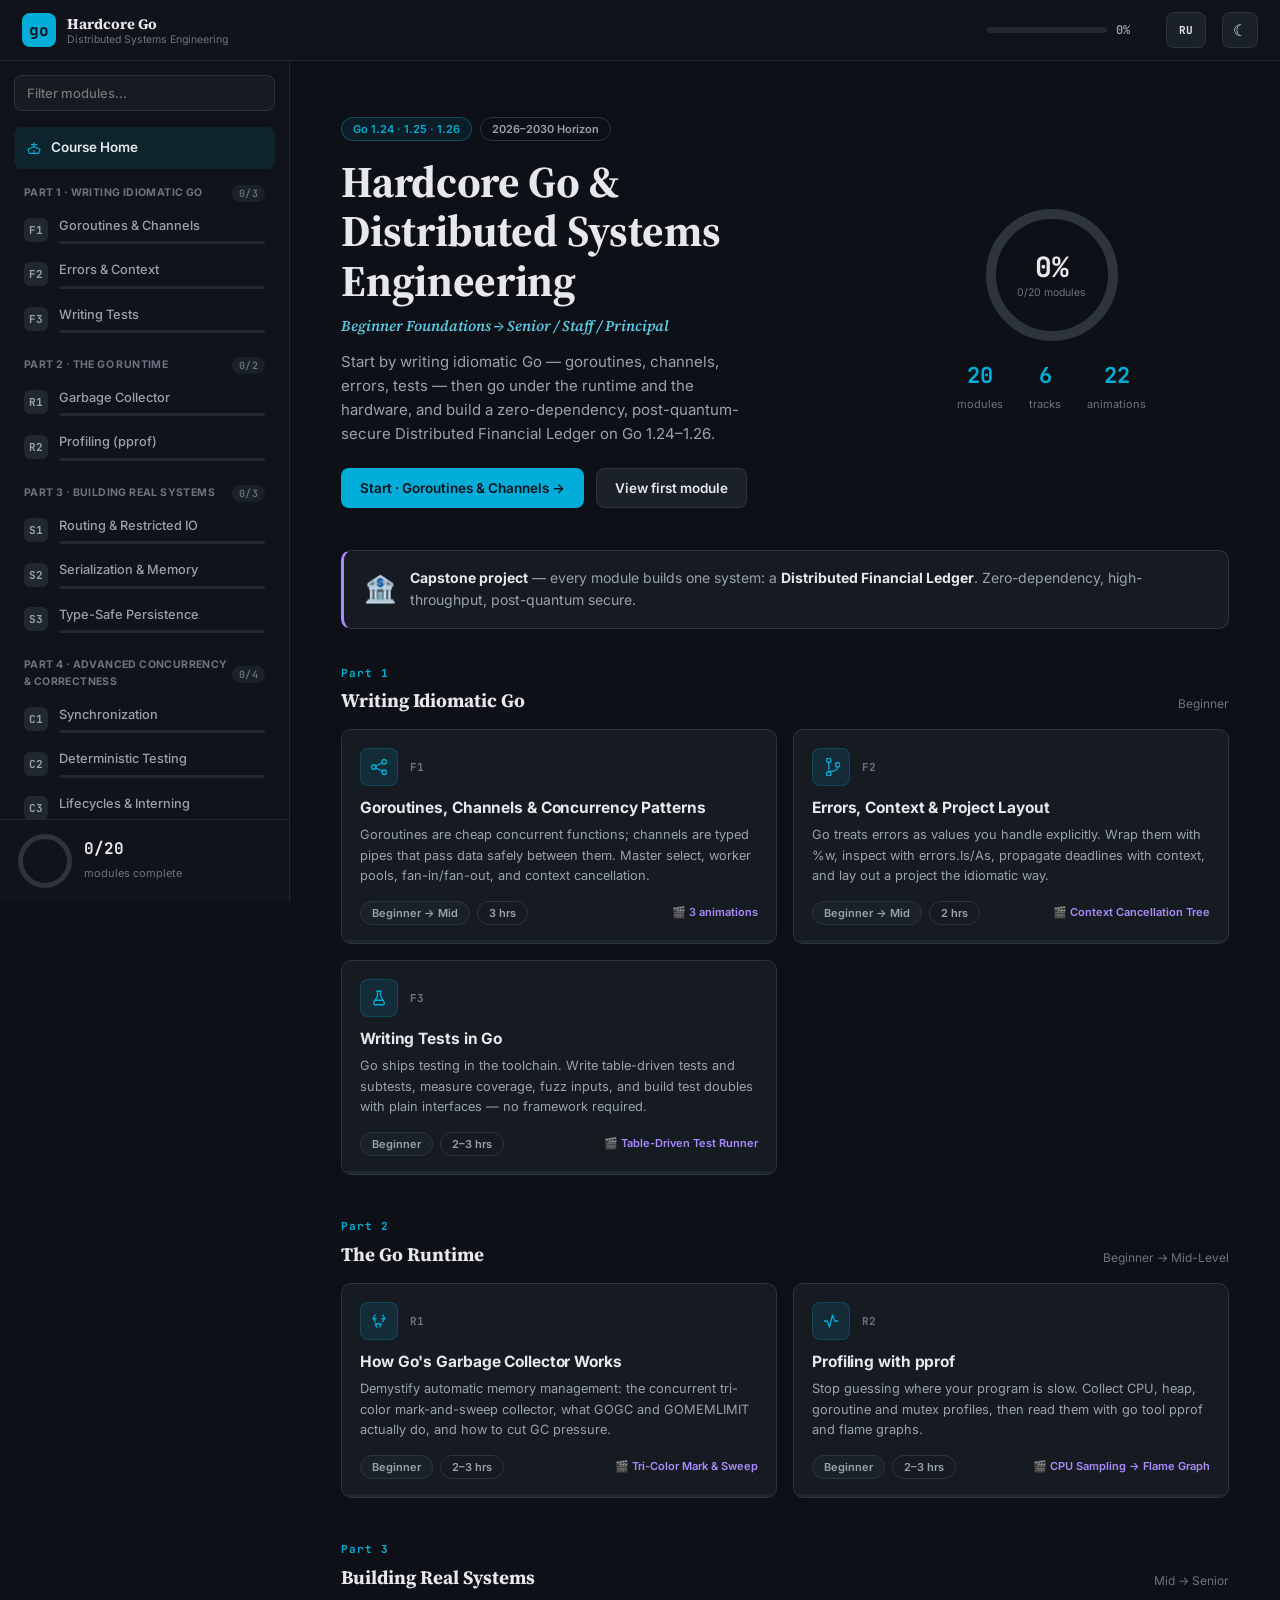
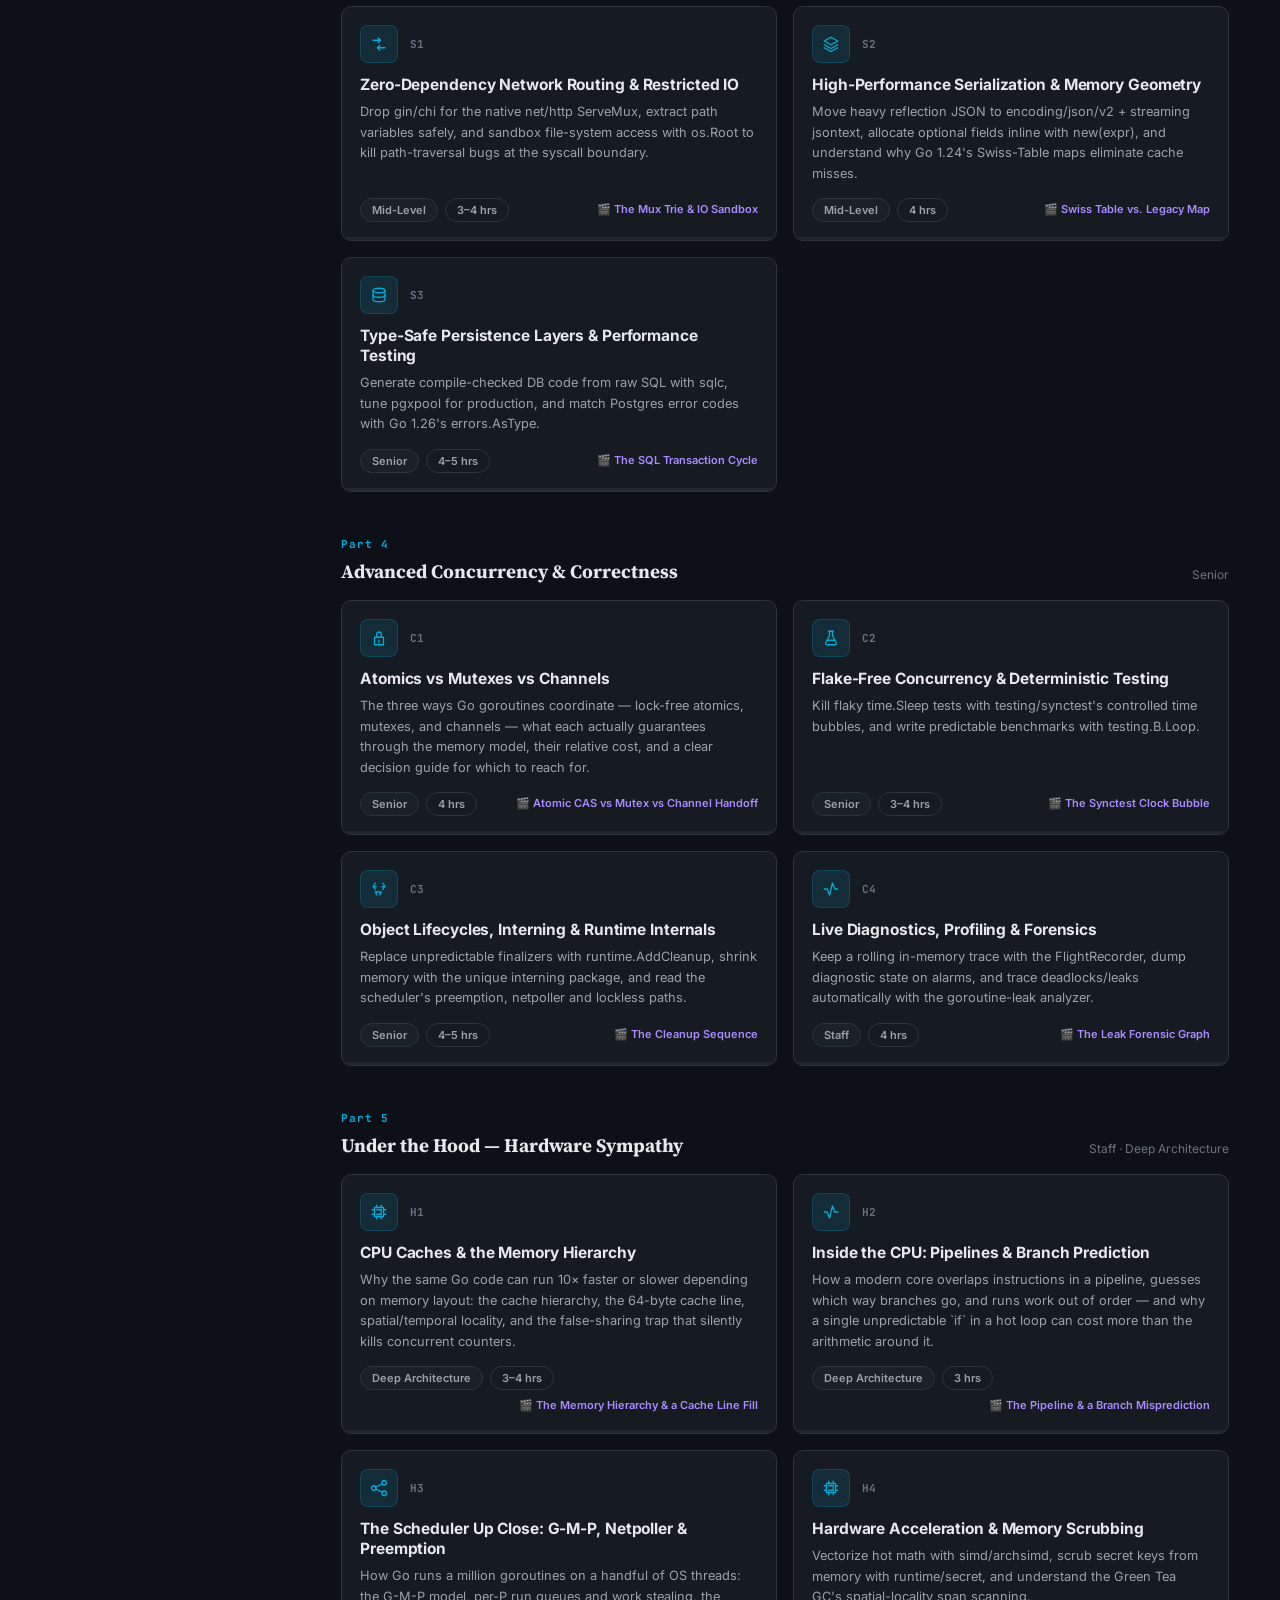
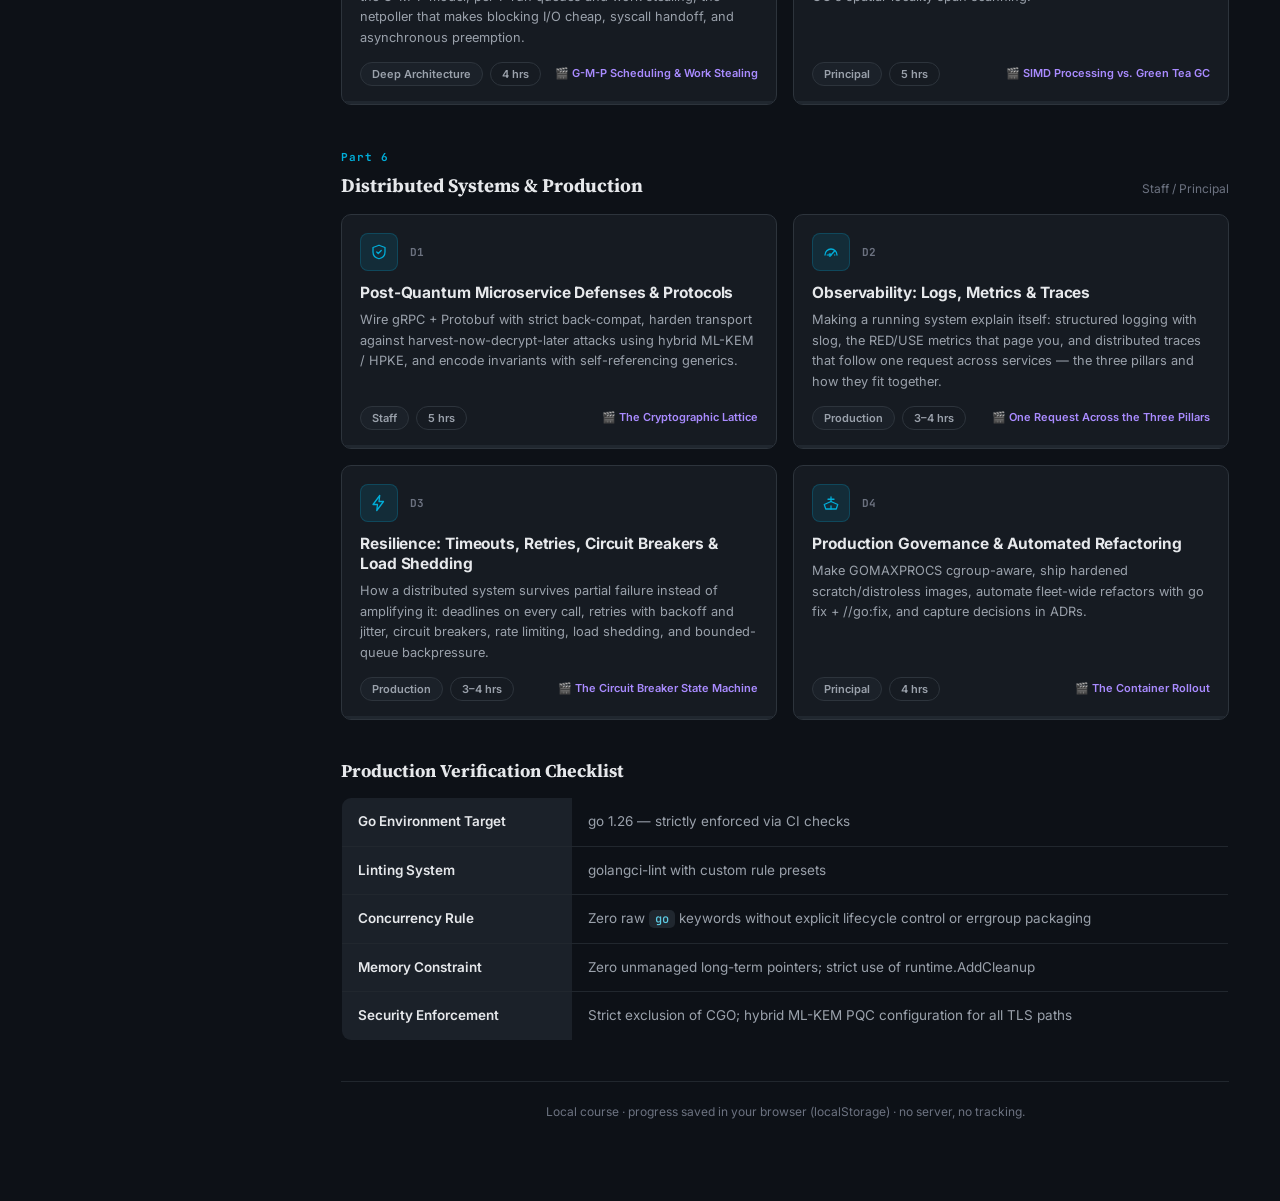
==== commit aeaf5245: "add more animation" ====
--- a/index.html
+++ b/index.html
@@ -7,7 +7,7 @@
   <meta name="description" content="An interactive, local-first course for production-grade Go 1.24–1.26 and distributed systems engineering." />
   <link rel="preconnect" href="https://fonts.googleapis.com" />
   <link rel="preconnect" href="https://fonts.gstatic.com" crossorigin />
-  <link href="https://fonts.googleapis.com/css2?family=Inter:wght@400;500;600;700;800&family=JetBrains+Mono:wght@400;500;600&display=swap" rel="stylesheet" />
+  <link href="https://fonts.googleapis.com/css2?family=Inter:wght@400;500;600;700&family=Source+Serif+4:ital,wght@0,600;0,700;1,600&family=JetBrains+Mono:wght@400;500;600&display=swap" rel="stylesheet" />
   <link rel="stylesheet" href="css/styles.css" />
   <link rel="icon" href="data:image/svg+xml,%3Csvg xmlns='http://www.w3.org/2000/svg' viewBox='0 0 32 32'%3E%3Crect width='32' height='32' rx='8' fill='%2300ADD8'/%3E%3Ctext x='16' y='22' font-family='monospace' font-size='15' font-weight='700' fill='%23061018' text-anchor='middle'%3Ego%3C/text%3E%3C/svg%3E" />
 </head>
--- a/css/styles.css
+++ b/css/styles.css
@@ -13,36 +13,38 @@
   --warn: #f5b14c;
   --bad: #ff6b6b;
 
-  --radius: 14px;
-  --radius-sm: 9px;
+  --radius: 10px;
+  --radius-sm: 7px;
   --maxw: 1080px;
   --ease: cubic-bezier(.22, .61, .36, 1);
+  --ease-pop: cubic-bezier(.34, 1.56, .64, 1);
   --font: "Inter", system-ui, -apple-system, sans-serif;
+  --font-serif: "Source Serif 4", Georgia, "Times New Roman", serif;
   --mono: "JetBrains Mono", ui-monospace, "SF Mono", monospace;
 }
 
 /* dark (default) */
 :root[data-theme="dark"] {
-  --bg: #080d18;
-  --bg-2: #0b1220;
-  --surface: #101a2e;
-  --surface-2: #15213a;
-  --surface-3: #1b2942;
-  --border: #233351;
-  --border-soft: #1a2740;
-  --text: #e6edf8;
-  --text-2: #aab8d0;
-  --text-3: #6b7c99;
-  --shadow: 0 18px 50px -20px rgba(0, 0, 0, .7);
-  --glow: 0 0 0 1px rgba(0, 173, 216, .25), 0 14px 40px -16px rgba(0, 173, 216, .35);
-
-  --anim-bg: #0a1120;
-  --anim-panel: #15213a;
-  --anim-line: #2b3c5b;
-  --anim-text: #d6e0f0;
-  --anim-dim: #6b7c99;
-
-  --t-com: #5a708f;
+  --bg: #0d1117;
+  --bg-2: #10141a;
+  --surface: #161b22;
+  --surface-2: #1b2129;
+  --surface-3: #20272f;
+  --border: #2d343c;
+  --border-soft: #21272e;
+  --text: #e6e8eb;
+  --text-2: #9aa1ab;
+  --text-3: #6c7280;
+  --shadow: 0 10px 30px -16px rgba(0, 0, 0, .55);
+  --glow: 0 0 0 1px var(--border);
+
+  --anim-bg: #0d1117;
+  --anim-panel: #161b22;
+  --anim-line: #2d343c;
+  --anim-text: #d7dade;
+  --anim-dim: #6c7280;
+
+  --t-com: #6b7280;
   --t-str: #7fd6a8;
   --t-num: #f0a96b;
   --t-kw: #6cb6ff;
@@ -52,24 +54,24 @@
 
 /* light */
 :root[data-theme="light"] {
-  --bg: #eef2f8;
-  --bg-2: #e7edf6;
+  --bg: #faf8f4;
+  --bg-2: #f4f1ea;
   --surface: #ffffff;
-  --surface-2: #f4f7fb;
-  --surface-3: #eaf0f8;
-  --border: #d4deec;
-  --border-soft: #e2e9f3;
-  --text: #16263d;
-  --text-2: #41546f;
-  --text-3: #7488a3;
-  --shadow: 0 14px 40px -22px rgba(20, 40, 70, .35);
-  --glow: 0 0 0 1px rgba(0, 145, 180, .3), 0 14px 36px -18px rgba(0, 145, 180, .35);
-
-  --anim-bg: #f5f8fc;
-  --anim-panel: #ffffff;
-  --anim-line: #cdd9ea;
-  --anim-text: #1f3147;
-  --anim-dim: #8497b0;
+  --surface-2: #f6f3ec;
+  --surface-3: #efeae0;
+  --border: #e1dbcc;
+  --border-soft: #ebe6d9;
+  --text: #201d18;
+  --text-2: #55503f;
+  --text-3: #837c68;
+  --shadow: 0 8px 24px -16px rgba(30, 25, 15, .25);
+  --glow: 0 0 0 1px var(--border);
+
+  --anim-bg: #ffffff;
+  --anim-panel: #f6f3ec;
+  --anim-line: #e1dbcc;
+  --anim-text: #201d18;
+  --anim-dim: #837c68;
 
   --t-com: #93a3b8;
   --t-str: #1a925e;
@@ -86,10 +88,10 @@
   background: var(--bg);
   color: var(--text);
   -webkit-font-smoothing: antialiased;
-  line-height: 1.55;
+  line-height: 1.6;
 }
 a { color: inherit; text-decoration: none; }
-::selection { background: rgba(0, 173, 216, .3); }
+::selection { background: color-mix(in srgb, var(--go) 22%, transparent); }
 
 /* scrollbars */
 *::-webkit-scrollbar { width: 10px; height: 10px; }
@@ -103,30 +105,30 @@
   position: sticky; top: 0; z-index: 40;
   display: flex; align-items: center; gap: 14px;
   padding: 12px 22px;
-  background: color-mix(in srgb, var(--bg-2) 82%, transparent);
-  backdrop-filter: blur(14px);
+  background: var(--bg-2);
   border-bottom: 1px solid var(--border-soft);
 }
 .brand { display: flex; align-items: center; gap: 11px; }
 .brand-mark {
-  font: 800 16px var(--mono);
-  background: linear-gradient(135deg, var(--go), var(--go-deep));
+  font: 700 16px var(--mono);
+  background: var(--go);
   color: #04121c; width: 34px; height: 34px;
-  display: grid; place-items: center; border-radius: 9px;
-  box-shadow: 0 6px 18px -6px var(--go);
+  display: grid; place-items: center; border-radius: 8px;
 }
 .brand-text { display: flex; flex-direction: column; line-height: 1.1; }
-.brand-text b { font-size: 14.5px; letter-spacing: -.2px; }
+.brand-text b { font: 700 14.5px var(--font-serif); letter-spacing: 0; }
 .brand-text small { font-size: 10.5px; color: var(--text-3); }
 .topbar-right { margin-left: auto; display: flex; align-items: center; gap: 16px; }
 .top-progress { display: flex; align-items: center; gap: 9px; }
 .tp-bar { width: 120px; height: 6px; border-radius: 6px; background: var(--surface-3); overflow: hidden; }
 .tp-bar > span { display: block; height: 100%; border-radius: 6px;
-  background: linear-gradient(90deg, var(--go), var(--purple)); transition: width .5s var(--ease); }
+  background: var(--go); transition: width .5s var(--ease); }
 .tp-num { font: 600 12px var(--mono); color: var(--text-2); min-width: 34px; }
 .icon-btn { background: var(--surface-2); border: 1px solid var(--border); color: var(--text);
-  width: 36px; height: 36px; border-radius: 9px; cursor: pointer; font-size: 16px; transition: .2s; }
-.icon-btn:hover { border-color: var(--go); color: var(--go); }
+  width: 36px; height: 36px; border-radius: 8px; cursor: pointer; font-size: 16px;
+  transition: transform .2s var(--ease-pop), border-color .2s, color .2s; }
+.icon-btn:hover { border-color: var(--go); color: var(--go); transform: scale(1.08) rotate(-6deg); }
+.icon-btn:active { transform: scale(.92); }
 .lang-btn { width: 40px; font: 700 11px var(--mono); letter-spacing: .3px; }
 .nav-toggle { display: none; background: none; border: none; color: var(--text); font-size: 22px; cursor: pointer; }
 
@@ -143,20 +145,20 @@
 }
 .nav-search { padding: 14px 14px 6px; }
 .nav-search input {
-  width: 100%; padding: 9px 12px; border-radius: 9px;
+  width: 100%; padding: 9px 12px; border-radius: 8px;
   background: var(--surface); border: 1px solid var(--border); color: var(--text);
   font: 500 13px var(--font); outline: none; transition: .2s;
 }
-.nav-search input:focus { border-color: var(--go); box-shadow: 0 0 0 3px rgba(0, 173, 216, .12); }
+.nav-search input:focus { border-color: var(--go); box-shadow: 0 0 0 3px color-mix(in srgb, var(--go) 14%, transparent); }
 #nav-list { flex: 1; overflow-y: auto; padding: 6px 10px 18px; }
 .nav-home {
   display: flex; align-items: center; gap: 9px; padding: 10px 12px; margin: 4px 4px 8px;
-  border-radius: 10px; font-weight: 600; font-size: 13.5px; color: var(--text-2);
+  border-radius: 8px; font-weight: 600; font-size: 13.5px; color: var(--text-2);
   transition: .18s;
 }
 .nav-home-ic { display: grid; place-items: center; color: var(--text-3); }
 .nav-home:hover { background: var(--surface); color: var(--text); }
-.nav-home.active { background: linear-gradient(100deg, rgba(0,173,216,.16), rgba(169,139,255,.1));
+.nav-home.active { background: color-mix(in srgb, var(--go) 10%, transparent);
   color: var(--text); }
 .nav-home.active .nav-home-ic { color: var(--go); }
 
@@ -169,23 +171,24 @@
 .nav-part-count { font: 600 10px var(--mono); color: var(--text-3);
   background: var(--surface-2); padding: 2px 7px; border-radius: 20px; }
 .nav-item {
-  display: flex; align-items: center; gap: 11px; padding: 8px 10px; border-radius: 10px;
-  color: var(--text-2); transition: .16s; position: relative;
-}
-.nav-item:hover { background: var(--surface); color: var(--text); }
+  display: flex; align-items: center; gap: 11px; padding: 8px 10px; border-radius: 8px;
+  color: var(--text-2); transition: background .16s, color .16s, transform .16s var(--ease-pop); position: relative;
+}
+.nav-item:hover { background: var(--surface); color: var(--text); transform: translateX(2px); }
 .nav-item.active { background: var(--surface-2); color: var(--text); }
 .nav-item.active::before { content: ""; position: absolute; left: -10px; top: 8px; bottom: 8px;
-  width: 3px; border-radius: 3px; background: linear-gradient(var(--go), var(--purple)); }
+  width: 3px; border-radius: 3px; background: var(--go); animation: bar-grow .3s var(--ease-pop) both; }
+@keyframes bar-grow { from { transform: scaleY(0); } }
 .nav-num {
-  flex: none; width: 24px; height: 24px; border-radius: 7px; display: grid; place-items: center;
+  flex: none; width: 24px; height: 24px; border-radius: 6px; display: grid; place-items: center;
   font: 700 11px var(--mono); background: var(--surface-3); color: var(--text-2);
 }
-.nav-item.done .nav-num { background: rgba(58, 210, 159, .16); color: var(--good); }
+.nav-item.done .nav-num { background: color-mix(in srgb, var(--good) 16%, transparent); color: var(--good); }
 .nav-item.active .nav-num { background: var(--go); color: #04121c; }
 .nav-text { flex: 1; min-width: 0; }
 .nav-title { display: block; font-size: 12.8px; font-weight: 500; white-space: nowrap; overflow: hidden; text-overflow: ellipsis; }
 .nav-bar { display: block; height: 3px; border-radius: 3px; background: var(--surface-3); margin-top: 5px; overflow: hidden; }
-.nav-bar > span { display: block; height: 100%; background: linear-gradient(90deg, var(--go), var(--go-soft)); border-radius: 3px; transition: width .4s var(--ease); }
+.nav-bar > span { display: block; height: 100%; background: var(--go); border-radius: 3px; transition: width .4s var(--ease); }
 
 .sidebar-foot {
   border-top: 1px solid var(--border-soft); padding: 14px 18px;
@@ -197,100 +200,122 @@
 
 /* ----------------------------------------------------------- main */
 #main { padding: 34px clamp(20px, 4vw, 56px) 80px; max-width: calc(var(--maxw) + 120px); margin: 0 auto; width: 100%; }
-section, .module > * { animation: rise .5s var(--ease) both; }
-@keyframes rise { from { opacity: 0; transform: translateY(12px); } }
+section, .module > * { animation: rise .55s var(--ease-pop) both; }
+@keyframes rise { from { opacity: 0; transform: translateY(10px); } }
 
 /* ----------------------------------------------------------- hero */
 .hero {
   display: grid; grid-template-columns: 1.4fr 1fr; gap: 38px; align-items: center;
-  padding: 18px 0 30px; margin-bottom: 8px;
+  padding: 22px 0 34px; margin-bottom: 8px;
 }
 .hero-badges { display: flex; gap: 8px; margin-bottom: 16px; }
 .chip {
   font: 600 11px var(--font); padding: 4px 11px; border-radius: 20px;
   background: var(--surface-2); color: var(--text-2); border: 1px solid var(--border);
 }
-.chip.glow { color: var(--go); border-color: color-mix(in srgb, var(--go) 40%, transparent);
-  background: rgba(0, 173, 216, .1); }
+.chip.glow { color: var(--go); border-color: color-mix(in srgb, var(--go) 35%, transparent);
+  background: color-mix(in srgb, var(--go) 8%, transparent); }
 .chip.ghost { background: transparent; }
-.chip.done-chip { color: var(--good); border-color: color-mix(in srgb, var(--good) 40%, transparent); background: rgba(58,210,159,.1); }
-.hero h1 { font-size: clamp(28px, 4vw, 44px); line-height: 1.05; letter-spacing: -1.2px; margin: 0 0 8px; font-weight: 800;
-  background: linear-gradient(120deg, var(--text), color-mix(in srgb, var(--go) 70%, var(--text)));
-  -webkit-background-clip: text; background-clip: text; -webkit-text-fill-color: transparent; }
-.hero-sub { color: var(--go-soft); font-weight: 600; font-size: 15px; margin: 0 0 14px; }
+.chip.done-chip { color: var(--good); border-color: color-mix(in srgb, var(--good) 35%, transparent); background: color-mix(in srgb, var(--good) 8%, transparent); }
+.hero h1 { font: 700 clamp(28px, 4vw, 44px)/1.12 var(--font-serif); letter-spacing: -.3px; margin: 0 0 10px;
+  color: var(--text); }
+.hero-sub { color: var(--go-deep); font: italic 600 15px var(--font-serif); margin: 0 0 14px; }
+:root[data-theme="dark"] .hero-sub { color: var(--go-soft); }
 .hero-tag { color: var(--text-2); font-size: 15px; max-width: 46ch; margin: 0 0 22px; }
 .hero-cta { display: flex; gap: 12px; flex-wrap: wrap; }
 
 .btn {
-  display: inline-flex; align-items: center; gap: 8px; padding: 11px 18px; border-radius: 11px;
-  font: 600 13.5px var(--font); cursor: pointer; border: 1px solid transparent; transition: .2s var(--ease);
-}
-.btn.primary { background: linear-gradient(120deg, var(--go), var(--go-deep)); color: #04121c;
-  box-shadow: 0 10px 26px -10px var(--go); }
-.btn.primary:hover { transform: translateY(-2px); box-shadow: 0 16px 32px -10px var(--go); }
+  display: inline-flex; align-items: center; gap: 8px; padding: 11px 18px; border-radius: 8px;
+  font: 600 13.5px var(--font); cursor: pointer; border: 1px solid transparent;
+  transition: transform .18s var(--ease-pop), box-shadow .2s var(--ease), background .2s var(--ease);
+}
+.btn.primary { background: var(--go); color: #04121c; }
+.btn.primary:hover { background: var(--go-deep); transform: translateY(-2px); box-shadow: 0 10px 22px -10px color-mix(in srgb, var(--go) 55%, transparent); }
+.btn.primary:active { transform: translateY(0) scale(.96); }
+.hero-cta .btn.primary { animation: cta-pulse 2s ease-out 2, rise .55s var(--ease-pop) both; }
+@keyframes cta-pulse {
+  0% { box-shadow: 0 0 0 0 color-mix(in srgb, var(--go) 45%, transparent); }
+  70% { box-shadow: 0 0 0 12px color-mix(in srgb, var(--go) 0%, transparent); }
+  100% { box-shadow: 0 0 0 0 color-mix(in srgb, var(--go) 0%, transparent); }
+}
 .btn.ghost { background: var(--surface-2); border-color: var(--border); color: var(--text); }
-.btn.ghost:hover { border-color: var(--go); color: var(--go); transform: translateY(-1px); }
+.btn.ghost:hover { border-color: var(--go); color: var(--go); transform: translateY(-2px); }
+.btn.ghost:active { transform: translateY(0) scale(.96); }
 .btn.small { padding: 8px 14px; font-size: 12.5px; }
 
 .hero-ring { display: flex; flex-direction: column; align-items: center; gap: 20px; }
 .ring-wrap { position: relative; width: 132px; height: 132px; }
 .ring circle { transition: stroke-dashoffset .8s var(--ease); }
 .ring-center { position: absolute; inset: 0; display: grid; place-content: center; text-align: center; }
-.ring-pct { font: 800 28px var(--mono); }
+.ring-pct { font: 700 28px var(--mono); }
 .ring-lbl { font-size: 10.5px; color: var(--text-3); }
 .hero-stats { display: flex; gap: 26px; }
 .hero-stats div { text-align: center; }
-.hero-stats b { font: 800 22px var(--mono); display: block; color: var(--go); }
+.hero-stats b { font: 700 22px var(--mono); display: block; color: var(--go); }
 .hero-stats span { font-size: 11px; color: var(--text-3); }
 
 .capstone-banner {
   display: flex; align-items: center; gap: 14px; padding: 16px 20px; margin: 6px 0 30px;
-  border-radius: var(--radius); border: 1px solid var(--border);
-  background: linear-gradient(100deg, color-mix(in srgb, var(--purple) 10%, var(--surface)), var(--surface));
+  border-radius: var(--radius); border: 1px solid var(--border); border-left: 3px solid var(--purple);
+  background: var(--surface);
 }
 .capstone-banner .cap-ico { font-size: 26px; }
 .capstone-banner div { font-size: 14px; color: var(--text-2); }
 .capstone-banner b { color: var(--text); }
 
 /* ----------------------------------------------------- module cards */
-.part-block { margin-bottom: 34px; }
+.part-block { margin-bottom: 38px; }
 .part-head { display: flex; justify-content: space-between; align-items: flex-end; margin: 0 0 16px; gap: 12px; }
 .part-label { font: 700 11px var(--mono); color: var(--go); letter-spacing: 1px; }
-.part-head h3 { margin: 3px 0 0; font-size: 19px; letter-spacing: -.4px; }
+.part-head h3 { margin: 3px 0 0; font: 700 19px var(--font-serif); letter-spacing: 0; }
 .part-level { font-size: 12px; color: var(--text-3); white-space: nowrap; }
 .card-grid { display: grid; grid-template-columns: repeat(auto-fill, minmax(290px, 1fr)); gap: 16px; }
 
 .mod-card {
   position: relative; padding: 18px; border-radius: var(--radius);
   background: var(--surface); border: 1px solid var(--border); overflow: hidden;
-  transition: .24s var(--ease); display: flex; flex-direction: column; min-height: 200px;
-}
-.mod-card::after { content: ""; position: absolute; inset: 0; border-radius: inherit; pointer-events: none;
-  background: radial-gradient(140% 80% at 100% 0, rgba(0,173,216,.10), transparent 50%); opacity: 0; transition: .25s; }
-.mod-card:hover { transform: translateY(-4px); border-color: color-mix(in srgb, var(--go) 45%, var(--border)); box-shadow: var(--shadow); }
-.mod-card:hover::after { opacity: 1; }
+  transition: border-color .25s var(--ease), transform .25s var(--ease-pop), box-shadow .25s var(--ease);
+  display: flex; flex-direction: column; min-height: 200px;
+  animation: card-in .5s var(--ease-pop) both;
+}
+@keyframes card-in { from { opacity: 0; transform: translateY(14px) scale(.97); } }
+.card-grid .mod-card:nth-child(1) { animation-delay: .02s; }
+.card-grid .mod-card:nth-child(2) { animation-delay: .06s; }
+.card-grid .mod-card:nth-child(3) { animation-delay: .10s; }
+.card-grid .mod-card:nth-child(4) { animation-delay: .14s; }
+.card-grid .mod-card:nth-child(5) { animation-delay: .18s; }
+.card-grid .mod-card:nth-child(6) { animation-delay: .22s; }
+.card-grid .mod-card:nth-child(n+7) { animation-delay: .26s; }
+.mod-card:hover {
+  border-color: color-mix(in srgb, var(--go) 45%, var(--border));
+  transform: translateY(-5px);
+  box-shadow: 0 16px 32px -18px color-mix(in srgb, var(--go) 45%, transparent), var(--shadow);
+}
+.mod-card:hover .mod-ic { transform: scale(1.1) rotate(-4deg); }
 .mod-card-top { display: flex; align-items: center; gap: 10px; margin-bottom: 12px; }
-.mod-ic { width: 38px; height: 38px; border-radius: 10px; display: grid; place-items: center;
-  background: color-mix(in srgb, var(--go) 14%, transparent); color: var(--go); border: 1px solid color-mix(in srgb, var(--go) 25%, transparent); }
+.mod-ic { width: 38px; height: 38px; border-radius: 8px; display: grid; place-items: center;
+  background: color-mix(in srgb, var(--go) 12%, transparent); color: var(--go); border: 1px solid color-mix(in srgb, var(--go) 22%, transparent);
+  transition: transform .3s var(--ease-pop); }
 .mod-card-num { font: 700 11px var(--mono); color: var(--text-3); margin-left: 2px; }
-.mod-check { margin-left: auto; width: 22px; height: 22px; border-radius: 50%; background: rgba(58,210,159,.16); color: var(--good); display: grid; place-items: center; font-size: 13px; font-weight: 700; }
+.mod-check { margin-left: auto; width: 22px; height: 22px; border-radius: 50%; background: color-mix(in srgb, var(--good) 16%, transparent); color: var(--good); display: grid; place-items: center; font-size: 13px; font-weight: 700; animation: check-pop .35s var(--ease-pop); }
 .mod-card.done { border-color: color-mix(in srgb, var(--good) 30%, var(--border)); }
-.mod-card h4 { margin: 0 0 7px; font-size: 15.5px; letter-spacing: -.3px; line-height: 1.25; }
+.mod-card h4 { margin: 0 0 7px; font-size: 15.5px; letter-spacing: -.1px; line-height: 1.3; font-weight: 700; }
 .mod-card p { margin: 0 0 14px; font-size: 12.8px; color: var(--text-2); flex: 1; }
 .mod-card-foot { display: flex; align-items: center; gap: 7px; flex-wrap: wrap; }
 .mod-anim-tag { margin-left: auto; font-size: 11px; color: var(--purple); font-weight: 600; }
 .mod-card-bar { position: absolute; left: 0; right: 0; bottom: 0; height: 3px; background: var(--surface-3); }
-.mod-card-bar > span { display: block; height: 100%; background: linear-gradient(90deg, var(--go), var(--purple)); transition: width .5s var(--ease); }
+.mod-card-bar > span { display: block; height: 100%; background: var(--go); transition: width .5s var(--ease); }
 
 /* verification table */
 .verify { margin-top: 18px; }
-.verify h3 { font-size: 18px; margin: 0 0 14px; letter-spacing: -.3px; }
+.verify h3 { font: 700 18px var(--font-serif); margin: 0 0 14px; letter-spacing: 0; }
 .verify-table { width: 100%; border-collapse: collapse; border-radius: var(--radius); overflow: hidden; border: 1px solid var(--border); }
 .verify-table td { padding: 13px 16px; border-bottom: 1px solid var(--border-soft); font-size: 13.5px; vertical-align: top; }
 .verify-table tr:last-child td { border-bottom: none; }
 .verify-table td:first-child { width: 230px; font-weight: 600; color: var(--text); background: var(--surface-2); }
 .verify-table td:last-child { color: var(--text-2); }
-.inl { font: 500 12px var(--mono); background: var(--surface-3); padding: 1px 6px; border-radius: 5px; color: var(--go-soft); }
+.inl { font: 500 12px var(--mono); background: var(--surface-3); padding: 1px 6px; border-radius: 5px; color: var(--go-deep); }
+:root[data-theme="dark"] .inl { color: var(--go-soft); }
 
 .foot { margin-top: 40px; padding-top: 20px; border-top: 1px solid var(--border-soft); font-size: 12px; color: var(--text-3); text-align: center; }
 
@@ -299,30 +324,32 @@
 .mod-breadcrumb { display: flex; align-items: center; gap: 8px; font-size: 12px; color: var(--text-3); margin-bottom: 18px; flex-wrap: wrap; }
 .mod-breadcrumb a:hover { color: var(--go); }
 .bc-cur { color: var(--text-2); }
-.mod-header { display: flex; gap: 18px; margin-bottom: 26px; }
-.mod-h-ic { flex: none; width: 56px; height: 56px; border-radius: 14px; display: grid; place-items: center;
-  background: linear-gradient(135deg, color-mix(in srgb, var(--go) 20%, transparent), color-mix(in srgb, var(--purple) 14%, transparent));
-  color: var(--go); border: 1px solid color-mix(in srgb, var(--go) 30%, transparent); }
+.mod-header { display: flex; gap: 18px; margin-bottom: 30px; }
+.mod-h-ic { flex: none; width: 56px; height: 56px; border-radius: 12px; display: grid; place-items: center;
+  background: color-mix(in srgb, var(--go) 14%, transparent);
+  color: var(--go); border: 1px solid color-mix(in srgb, var(--go) 26%, transparent); }
 .mod-h-meta { display: flex; gap: 7px; margin-bottom: 9px; }
-.mod-header h1 { font-size: clamp(22px, 3vw, 30px); margin: 0 0 7px; letter-spacing: -.6px; line-height: 1.12; }
+.mod-header h1 { font: 700 clamp(22px, 3vw, 30px)/1.2 var(--font-serif); margin: 0 0 8px; letter-spacing: 0; }
 .mod-header p { margin: 0; color: var(--text-2); font-size: 14.5px; max-width: 70ch; }
 
 .card { background: var(--surface); border: 1px solid var(--border); border-radius: var(--radius); padding: 20px; }
-.block { margin: 30px 0; }
-.block-h { font-size: 18px; letter-spacing: -.3px; margin: 0 0 16px; display: flex; align-items: center; gap: 10px; }
-.block-h::before { content: ""; width: 4px; height: 18px; border-radius: 3px; background: linear-gradient(var(--go), var(--purple)); }
+.block { margin: 34px 0; }
+.block-h { font: 700 18px var(--font-serif); letter-spacing: 0; margin: 0 0 16px; display: flex; align-items: center; gap: 10px; }
+.block-h::before { content: ""; width: 4px; height: 18px; border-radius: 3px; background: var(--go); }
 
 /* ------------------------------------------------- visualization */
-.viz { margin: 26px 0; padding: 0; overflow: hidden; box-shadow: var(--glow); }
+.viz { margin: 26px 0; padding: 0; overflow: hidden; border: 1px solid var(--border); border-radius: var(--radius); }
 .viz-head { display: flex; justify-content: space-between; align-items: center; padding: 18px 20px 4px; }
 .viz-tag { font: 700 11px var(--font); letter-spacing: .5px; color: var(--purple); text-transform: uppercase; }
-.viz-head h2 { margin: 6px 0 0; font-size: 19px; letter-spacing: -.3px; }
+.viz-head h2 { margin: 6px 0 0; font: 700 19px var(--font-serif); letter-spacing: 0; }
+.viz-count { font: 700 11px var(--mono); color: var(--text-3); background: var(--surface-2);
+  border: 1px solid var(--border); padding: 3px 9px; border-radius: 20px; align-self: flex-start; }
 .viz-blurb { padding: 0 20px; margin: 6px 0 14px; color: var(--text-2); font-size: 13.5px; max-width: 75ch; }
-.viz-stage { position: relative; margin: 0 16px; border-radius: 12px; overflow: hidden; border: 1px solid var(--border);
+.viz-stage { position: relative; margin: 0 16px; border-radius: 8px; overflow: hidden; border: 1px solid var(--border);
   background: var(--anim-bg); }
-#viz-canvas { display: block; width: 100%; height: 380px; }
+.viz-stage canvas { display: block; width: 100%; height: 380px; }
 .viz-caption {
-  margin: 12px 18px 0; padding: 10px 14px; border-radius: 10px; min-height: 40px;
+  margin: 12px 18px 0; padding: 10px 14px; border-radius: 8px; min-height: 40px;
   background: var(--surface-2); border: 1px solid var(--border-soft);
   font-size: 13.5px; color: var(--text); display: flex; flex-direction: column; gap: 6px; justify-content: center;
   border-left: 3px solid var(--go);
@@ -330,14 +357,20 @@
 .viz-why { display: block; font-size: 12.5px; color: var(--warn); }
 .viz-why b { color: var(--warn); }
 .viz-controls { display: flex; align-items: center; gap: 9px; padding: 14px 18px 18px; }
-.vc-btn { width: 38px; height: 38px; border-radius: 10px; background: var(--surface-2); border: 1px solid var(--border);
-  color: var(--text); cursor: pointer; font-size: 14px; display: grid; place-items: center; transition: .18s; }
-.vc-btn:hover { border-color: var(--go); color: var(--go); }
-.vc-btn.play { background: linear-gradient(120deg, var(--go), var(--go-deep)); color: #04121c; border: none; width: 44px; height: 44px; font-size: 15px; }
-.vc-btn.play.playing { background: var(--surface-3); color: var(--text); }
+.vc-btn { width: 38px; height: 38px; border-radius: 8px; background: var(--surface-2); border: 1px solid var(--border);
+  color: var(--text); cursor: pointer; font-size: 14px; display: grid; place-items: center;
+  transition: transform .18s var(--ease-pop), border-color .18s, color .18s, background .18s; }
+.vc-btn:hover { border-color: var(--go); color: var(--go); transform: scale(1.08); }
+.vc-btn:active { transform: scale(.92); }
+.vc-btn.play { background: var(--go); color: #04121c; border: none; width: 44px; height: 44px; font-size: 15px; }
+.vc-btn.play.playing { background: var(--surface-3); color: var(--text); animation: breathe 1.6s ease-in-out infinite; }
+@keyframes breathe {
+  0%, 100% { box-shadow: 0 0 0 0 color-mix(in srgb, var(--go) 35%, transparent); }
+  50% { box-shadow: 0 0 0 7px color-mix(in srgb, var(--go) 0%, transparent); }
+}
 #vc-scrub { flex: 1; appearance: none; height: 6px; border-radius: 6px; background: var(--surface-3); outline: none; cursor: pointer; }
 #vc-scrub::-webkit-slider-thumb { appearance: none; width: 16px; height: 16px; border-radius: 50%;
-  background: var(--go); cursor: pointer; box-shadow: 0 0 0 4px rgba(0,173,216,.18); }
+  background: var(--go); cursor: pointer; box-shadow: 0 0 0 4px color-mix(in srgb, var(--go) 18%, transparent); }
 #vc-scrub::-moz-range-thumb { width: 16px; height: 16px; border: none; border-radius: 50%; background: var(--go); }
 .vc-speed { font: 500 11px var(--mono); color: var(--text-3); white-space: nowrap; }
 
@@ -348,10 +381,10 @@
 .concept-head { width: 100%; display: flex; align-items: center; gap: 14px; padding: 15px 18px; background: none; border: none;
   color: var(--text); cursor: pointer; text-align: left; font: 600 14.5px var(--font); }
 .concept-n { font: 700 12px var(--mono); color: var(--go); flex: none; }
-.concept-t { flex: 1; letter-spacing: -.2px; }
-.concept-chev { color: var(--text-3); transition: transform .25s var(--ease); font-size: 12px; }
+.concept-t { flex: 1; letter-spacing: 0; }
+.concept-chev { color: var(--text-3); transition: transform .3s var(--ease-pop); font-size: 12px; }
 .concept.open .concept-chev { transform: rotate(180deg); }
-.concept-body { display: grid; grid-template-rows: 0fr; transition: grid-template-rows .3s var(--ease); }
+.concept-body { display: grid; grid-template-rows: 0fr; transition: grid-template-rows .35s var(--ease-pop); }
 .concept.open .concept-body { grid-template-rows: 1fr; }
 .concept-inner { overflow: hidden; min-height: 0; }
 .concept.open .concept-inner { padding-bottom: 4px; }
@@ -363,9 +396,9 @@
 .code-head { display: flex; justify-content: space-between; align-items: center; padding: 7px 12px; background: var(--surface-2); border-bottom: 1px solid var(--border-soft); }
 .code-lang { font: 600 10.5px var(--mono); color: var(--go); text-transform: uppercase; letter-spacing: 1px; }
 .copy-btn { font: 600 11px var(--font); background: var(--surface-3); border: 1px solid var(--border); color: var(--text-2);
-  padding: 4px 10px; border-radius: 7px; cursor: pointer; transition: .18s; }
-.copy-btn:hover { border-color: var(--go); color: var(--go); }
-.copy-btn.ok { color: var(--good); border-color: var(--good); }
+  padding: 4px 10px; border-radius: 6px; cursor: pointer; transition: transform .2s var(--ease-pop), border-color .18s, color .18s; }
+.copy-btn:hover { border-color: var(--go); color: var(--go); transform: translateY(-1px); }
+.copy-btn.ok { color: var(--good); border-color: var(--good); animation: check-pop .3s var(--ease-pop); }
 .copy-btn.small { padding: 3px 9px; }
 .code pre { margin: 0; padding: 14px 16px; overflow-x: auto; }
 .code code { font: 500 12.8px/1.65 var(--mono); color: var(--text); white-space: pre; }
@@ -381,27 +414,28 @@
 .two-col .card h3 { margin: 0 0 10px; font-size: 15.5px; display: flex; align-items: center; gap: 9px; }
 .two-col .card p { margin: 0 0 12px; color: var(--text-2); font-size: 13.5px; }
 .dot-ai, .dot-cap { width: 9px; height: 9px; border-radius: 50%; flex: none; }
-.dot-ai { background: var(--purple); box-shadow: 0 0 10px var(--purple); }
-.dot-cap { background: var(--warn); box-shadow: 0 0 10px var(--warn); }
-.ai-card { background: linear-gradient(180deg, color-mix(in srgb, var(--purple) 7%, var(--surface)), var(--surface)); }
+.dot-ai { background: var(--purple); }
+.dot-cap { background: var(--warn); }
+.ai-card { border-left: 3px solid var(--purple); }
 .prompt { border: 1px solid var(--border); border-radius: var(--radius-sm); overflow: hidden; }
 .prompt-head { display: flex; justify-content: space-between; align-items: center; padding: 7px 12px; background: var(--surface-2); border-bottom: 1px solid var(--border-soft); font: 600 11px var(--mono); color: var(--purple); }
 .prompt-body { margin: 0; padding: 12px 14px; font: 500 12.5px/1.55 var(--mono); color: var(--text-2); background: var(--anim-bg); white-space: pre-wrap; }
-.cap-card { background: linear-gradient(180deg, color-mix(in srgb, var(--warn) 7%, var(--surface)), var(--surface)); }
-.cap-tag { display: inline-block; font: 600 11px var(--mono); color: var(--warn); background: rgba(245,177,76,.1); border: 1px solid color-mix(in srgb, var(--warn) 30%, transparent); padding: 4px 10px; border-radius: 8px; }
+.cap-card { border-left: 3px solid var(--warn); }
+.cap-tag { display: inline-block; font: 600 11px var(--mono); color: var(--warn); background: color-mix(in srgb, var(--warn) 10%, transparent); border: 1px solid color-mix(in srgb, var(--warn) 30%, transparent); padding: 4px 10px; border-radius: 8px; }
 
 /* checklist + notes */
 .checklist { list-style: none; margin: 0 0 14px; padding: 0; display: flex; flex-direction: column; gap: 8px; }
-.check { display: flex; align-items: flex-start; gap: 11px; padding: 9px 11px; border-radius: 10px; cursor: pointer;
+.check { display: flex; align-items: flex-start; gap: 11px; padding: 9px 11px; border-radius: 8px; cursor: pointer;
   background: var(--surface-2); border: 1px solid var(--border-soft); font-size: 13px; color: var(--text-2); transition: .16s; }
 .check:hover { border-color: var(--border); }
-.check-box { flex: none; width: 20px; height: 20px; border-radius: 6px; border: 1.5px solid var(--border); display: grid; place-items: center;
-  font-size: 12px; font-weight: 700; color: transparent; transition: .18s; }
+.check-box { flex: none; width: 20px; height: 20px; border-radius: 5px; border: 1.5px solid var(--border); display: grid; place-items: center;
+  font-size: 12px; font-weight: 700; color: transparent; transition: transform .3s var(--ease-pop), background .18s, border-color .18s, color .18s; }
 .check.on { color: var(--text); }
-.check.on .check-box { background: var(--good); border-color: var(--good); color: #04121c; }
+.check.on .check-box { background: var(--good); border-color: var(--good); color: #04121c; animation: check-pop .3s var(--ease-pop); }
+@keyframes check-pop { from { transform: scale(.5); } 60% { transform: scale(1.15); } }
 .notes { width: 100%; min-height: 130px; resize: vertical; padding: 12px 14px; border-radius: var(--radius-sm);
   background: var(--anim-bg); border: 1px solid var(--border); color: var(--text); font: 500 13px/1.6 var(--font); outline: none; transition: .2s; }
-.notes:focus { border-color: var(--go); box-shadow: 0 0 0 3px rgba(0,173,216,.1); }
+.notes:focus { border-color: var(--go); box-shadow: 0 0 0 3px color-mix(in srgb, var(--go) 10%, transparent); }
 .notes-status { font: 600 11px var(--mono); color: var(--good); display: inline-block; margin-top: 6px; height: 14px; }
 
 .mod-nav { display: flex; justify-content: space-between; align-items: center; gap: 12px; margin-top: 30px; padding-top: 22px; border-top: 1px solid var(--border-soft); }
@@ -411,48 +445,53 @@
 
 /* -------------------------------------------- in plain terms callout */
 .plain { display: flex; gap: 14px; align-items: flex-start; padding: 15px 18px; margin: 0 0 4px;
-  border-radius: var(--radius); border: 1px solid color-mix(in srgb, var(--warn) 28%, var(--border));
-  background: linear-gradient(100deg, color-mix(in srgb, var(--warn) 8%, var(--surface)), var(--surface)); }
+  border-radius: var(--radius); border: 1px solid var(--border); border-left: 3px solid var(--warn);
+  background: var(--surface); }
 .plain-ic { font-size: 21px; line-height: 1.3; }
 .plain-k { display: block; font: 700 10.5px var(--font); letter-spacing: .6px; text-transform: uppercase; color: var(--warn); margin-bottom: 3px; }
-.plain p { margin: 0; color: var(--text); font-size: 14px; line-height: 1.55; }
+.plain p { margin: 0; color: var(--text); font-size: 14px; line-height: 1.6; }
 
 /* -------------------------------------------------- step indicator */
 .viz-steps { padding: 14px 18px 0; }
 .steps-dots { display: flex; gap: 8px; flex-wrap: wrap; }
 .step-dot { position: relative; width: 30px; height: 30px; border-radius: 50%; padding: 0;
   display: grid; place-items: center; background: var(--surface-2); border: 1px solid var(--border);
-  color: var(--text-3); cursor: pointer; transition: .18s var(--ease); }
+  color: var(--text-3); cursor: pointer; transition: transform .2s var(--ease-pop), background .18s, border-color .18s, color .18s; }
 .step-dot b { font: 700 12px var(--mono); }
 .step-dot span { display: none; }
-.step-dot:hover { border-color: var(--go); color: var(--text); transform: translateY(-1px); }
-.step-dot.done { background: rgba(58, 210, 159, .14); border-color: color-mix(in srgb, var(--good) 35%, transparent); color: var(--good); }
-.step-dot.active { background: var(--go); border-color: var(--go); color: #04121c; box-shadow: 0 0 0 4px rgba(0, 173, 216, .16); }
+.step-dot:hover { border-color: var(--go); color: var(--text); transform: scale(1.12); }
+.step-dot.done { background: color-mix(in srgb, var(--good) 14%, transparent); border-color: color-mix(in srgb, var(--good) 35%, transparent); color: var(--good); }
+.step-dot.active { background: var(--go); border-color: var(--go); color: #04121c; transform: scale(1.15);
+  animation: dot-pulse 1.8s ease-in-out infinite; }
+@keyframes dot-pulse {
+  0%, 100% { box-shadow: 0 0 0 0 color-mix(in srgb, var(--go) 40%, transparent); }
+  50% { box-shadow: 0 0 0 6px color-mix(in srgb, var(--go) 0%, transparent); }
+}
 .steps-now { display: flex; align-items: center; gap: 10px; margin-top: 11px; }
-.steps-badge { font: 700 11px var(--mono); color: var(--go); background: rgba(0, 173, 216, .1);
-  border: 1px solid color-mix(in srgb, var(--go) 30%, transparent); padding: 3px 9px; border-radius: 7px; white-space: nowrap; flex: none; }
+.steps-badge { font: 700 11px var(--mono); color: var(--go); background: color-mix(in srgb, var(--go) 10%, transparent);
+  border: 1px solid color-mix(in srgb, var(--go) 30%, transparent); padding: 3px 9px; border-radius: 6px; white-space: nowrap; flex: none; }
 .steps-title { font-size: 13.5px; font-weight: 600; color: var(--text); }
 .vc-btn.speed { width: auto; padding: 0 12px; font: 600 12px var(--mono); }
 
 /* ----------------------------------------------------- practice card */
-.practice-card { background: linear-gradient(180deg, color-mix(in srgb, var(--go) 6%, var(--surface)), var(--surface)); }
-.dot-practice { width: 9px; height: 9px; border-radius: 50%; background: var(--go); box-shadow: 0 0 10px var(--go); flex: none; }
+.practice-card { border-left: 3px solid var(--go); }
+.dot-practice { width: 9px; height: 9px; border-radius: 50%; background: var(--go); flex: none; }
 .practice-steps { margin: 6px 0 0; padding: 0; list-style: none; counter-reset: step; display: flex; flex-direction: column; gap: 10px; }
 .practice-steps li { position: relative; padding-left: 34px; font-size: 13px; color: var(--text-2); counter-increment: step; line-height: 1.5; }
 .practice-steps li::before { content: counter(step); position: absolute; left: 0; top: -1px; width: 23px; height: 23px;
-  border-radius: 7px; background: var(--surface-3); color: var(--go); font: 700 11px var(--mono); display: grid; place-items: center; }
+  border-radius: 6px; background: var(--surface-3); color: var(--go); font: 700 11px var(--mono); display: grid; place-items: center; }
 
 /* --------------------------------------------- pitfalls / takeaways */
 .pitfalls-card h3, .takeaways-card h3 { display: flex; align-items: center; gap: 9px; }
-.ic-pill { width: 24px; height: 24px; border-radius: 7px; display: grid; place-items: center; font-size: 12px; flex: none; }
-.ic-pill.warn { background: rgba(245, 177, 76, .14); }
-.ic-pill.key { background: rgba(0, 173, 216, .14); }
+.ic-pill { width: 24px; height: 24px; border-radius: 6px; display: grid; place-items: center; font-size: 12px; flex: none; }
+.ic-pill.warn { background: color-mix(in srgb, var(--warn) 14%, transparent); }
+.ic-pill.key { background: color-mix(in srgb, var(--go) 14%, transparent); }
 .pitfalls, .takeaways { list-style: none; margin: 0; padding: 0; display: flex; flex-direction: column; gap: 11px; }
 .pitfalls li, .takeaways li { position: relative; padding-left: 24px; font-size: 13px; color: var(--text-2); line-height: 1.5; }
 .pitfalls li::before { content: "✕"; position: absolute; left: 2px; top: 0; color: var(--bad); font-weight: 700; font-size: 12px; }
 .takeaways li::before { content: "✓"; position: absolute; left: 2px; top: 0; color: var(--good); font-weight: 700; }
-.pitfalls-card { background: linear-gradient(180deg, color-mix(in srgb, var(--bad) 5%, var(--surface)), var(--surface)); }
-.takeaways-card { background: linear-gradient(180deg, color-mix(in srgb, var(--good) 5%, var(--surface)), var(--surface)); }
+.pitfalls-card { border-left: 3px solid var(--bad); }
+.takeaways-card { border-left: 3px solid var(--good); }
 
 /* --------------------------------------------- AI prompt clarity */
 .prompt-k { font: 600 11px var(--font); color: var(--purple); }
@@ -461,14 +500,14 @@
 
 /* ----------------------------------------------------- assignments */
 .assign-score { margin-left: auto; font: 600 11px var(--mono); color: var(--go);
-  background: rgba(0, 173, 216, .1); border: 1px solid color-mix(in srgb, var(--go) 30%, transparent);
+  background: color-mix(in srgb, var(--go) 10%, transparent); border: 1px solid color-mix(in srgb, var(--go) 30%, transparent);
   padding: 3px 10px; border-radius: 20px; }
 .assign-intro { margin: -6px 0 14px; font-size: 13px; color: var(--text-3); max-width: 80ch; }
 .assigns { display: flex; flex-direction: column; gap: 14px; }
 .assign { border: 1px solid var(--border); border-radius: var(--radius); background: var(--surface); padding: 18px; transition: border-color .2s; }
 .assign.is-solved { border-color: color-mix(in srgb, var(--good) 35%, var(--border)); }
 .assign-head { display: flex; align-items: center; gap: 11px; margin-bottom: 10px; }
-.assign-n { width: 26px; height: 26px; border-radius: 8px; display: grid; place-items: center;
+.assign-n { width: 26px; height: 26px; border-radius: 7px; display: grid; place-items: center;
   background: var(--surface-3); color: var(--go); font: 700 12px var(--mono); flex: none; }
 .assign.is-solved .assign-n { background: var(--good); color: #04121c; }
 .assign-kind { font: 600 10.5px var(--font); letter-spacing: .4px; text-transform: uppercase; color: var(--text-3);
@@ -478,30 +517,32 @@
 .assign .code { margin-bottom: 12px; }
 
 .opts { display: flex; flex-direction: column; gap: 8px; }
-.opt { display: flex; align-items: flex-start; gap: 11px; padding: 10px 12px; border-radius: 10px;
-  background: var(--surface-2); border: 1px solid var(--border-soft); cursor: pointer; font-size: 13.5px; color: var(--text-2); transition: .15s; }
-.opt:hover { border-color: var(--border); color: var(--text); }
+.opt { display: flex; align-items: flex-start; gap: 11px; padding: 10px 12px; border-radius: 8px;
+  background: var(--surface-2); border: 1px solid var(--border-soft); cursor: pointer; font-size: 13.5px; color: var(--text-2);
+  transition: border-color .15s, background .15s, color .15s, transform .2s var(--ease-pop); }
+.opt:hover { border-color: var(--border); color: var(--text); transform: translateX(2px); }
 .opt input { accent-color: var(--go); margin-top: 2px; flex: none; width: 15px; height: 15px; }
-.opt:has(input:checked) { border-color: var(--go); background: color-mix(in srgb, var(--go) 9%, var(--surface)); color: var(--text); }
+.opt:has(input:checked) { border-color: var(--go); background: color-mix(in srgb, var(--go) 8%, var(--surface)); color: var(--text); transform: translateX(2px); }
 
 .assign-input { width: 100%; padding: 11px 13px; border-radius: var(--radius-sm); background: var(--anim-bg);
   border: 1px solid var(--border); color: var(--text); font: 600 13.5px var(--mono); outline: none; transition: .2s; }
-.assign-input:focus { border-color: var(--go); box-shadow: 0 0 0 3px rgba(0, 173, 216, .1); }
+.assign-input:focus { border-color: var(--go); box-shadow: 0 0 0 3px color-mix(in srgb, var(--go) 10%, transparent); }
 .assign-code { width: 100%; min-height: 110px; resize: vertical; padding: 12px 14px; border-radius: var(--radius-sm);
   background: var(--anim-bg); border: 1px solid var(--border); color: var(--text); font: 500 12.8px/1.6 var(--mono); outline: none; white-space: pre; transition: .2s; }
-.assign-code:focus { border-color: var(--go); box-shadow: 0 0 0 3px rgba(0, 173, 216, .1); }
+.assign-code:focus { border-color: var(--go); box-shadow: 0 0 0 3px color-mix(in srgb, var(--go) 10%, transparent); }
 
 .assign-foot { display: flex; gap: 9px; margin-top: 12px; }
 .assign-out { margin-top: 12px; display: flex; flex-direction: column; gap: 6px; }
 .assign-out:empty { margin-top: 0; }
-.chk { font: 500 12.5px var(--mono); padding: 6px 11px; border-radius: 8px; display: flex; align-items: center; gap: 8px; }
-.chk.ok { color: var(--good); background: rgba(58, 210, 159, .08); }
-.chk.no { color: var(--bad); background: rgba(255, 107, 107, .08); }
-.assign-verdict { font: 700 13px var(--font); padding: 9px 13px; border-radius: 9px; margin-top: 2px; }
-.assign-verdict.ok { color: var(--good); background: rgba(58, 210, 159, .1); border: 1px solid color-mix(in srgb, var(--good) 30%, transparent); }
-.assign-verdict.no { color: var(--bad); background: rgba(255, 107, 107, .08); border: 1px solid color-mix(in srgb, var(--bad) 28%, transparent); }
+.chk { font: 500 12.5px var(--mono); padding: 6px 11px; border-radius: 6px; display: flex; align-items: center; gap: 8px; }
+.chk.ok { color: var(--good); background: color-mix(in srgb, var(--good) 8%, transparent); }
+.chk.no { color: var(--bad); background: color-mix(in srgb, var(--bad) 8%, transparent); }
+.assign-verdict { font: 700 13px var(--font); padding: 9px 13px; border-radius: 8px; margin-top: 2px; animation: verdict-in .35s var(--ease-pop) both; }
+.assign-verdict.ok { color: var(--good); background: color-mix(in srgb, var(--good) 10%, transparent); border: 1px solid color-mix(in srgb, var(--good) 30%, transparent); }
+.assign-verdict.no { color: var(--bad); background: color-mix(in srgb, var(--bad) 8%, transparent); border: 1px solid color-mix(in srgb, var(--bad) 28%, transparent); }
+@keyframes verdict-in { from { opacity: 0; transform: translateY(-6px) scale(.96); } }
 .assign-exp { margin-top: 12px; padding: 12px 14px; border-radius: var(--radius-sm); background: var(--surface-2);
-  border-left: 3px solid var(--purple); font-size: 13px; color: var(--text-2); line-height: 1.55; }
+  border-left: 3px solid var(--purple); font-size: 13px; color: var(--text-2); line-height: 1.6; }
 
 /* ----------------------------------------------------- deep-dive lesson */
 .lesson .block-h { justify-content: flex-start; }
@@ -509,12 +550,12 @@
   background: var(--surface-2); border: 1px solid var(--border); padding: 3px 10px; border-radius: 20px; }
 .lesson-body { display: flex; flex-direction: column; gap: 6px; border: 1px solid var(--border);
   border-radius: var(--radius); background: var(--surface); padding: 6px 26px 10px; }
-.lesson-sec { padding: 16px 0; border-bottom: 1px solid var(--border-soft); }
+.lesson-sec { padding: 18px 0; border-bottom: 1px solid var(--border-soft); }
 .lesson-sec:last-child { border-bottom: none; }
-.lesson-sec h4 { display: flex; align-items: center; gap: 11px; margin: 0 0 8px; font-size: 16px; letter-spacing: -.2px; color: var(--text); }
-.ls-n { flex: none; width: 26px; height: 26px; border-radius: 8px; display: grid; place-items: center;
-  background: color-mix(in srgb, var(--go) 16%, transparent); color: var(--go); font: 700 12px var(--mono); }
-.lesson-sec p { margin: 0 0 10px; color: var(--text-2); font-size: 14.5px; line-height: 1.66; max-width: 78ch; }
+.lesson-sec h4 { display: flex; align-items: center; gap: 11px; margin: 0 0 8px; font: 700 16px var(--font-serif); letter-spacing: 0; color: var(--text); }
+.ls-n { flex: none; width: 26px; height: 26px; border-radius: 7px; display: grid; place-items: center;
+  background: color-mix(in srgb, var(--go) 14%, transparent); color: var(--go); font: 700 12px var(--mono); }
+.lesson-sec p { margin: 0 0 10px; color: var(--text-2); font-size: 14.5px; line-height: 1.7; max-width: 72ch; }
 .lesson-sec p:last-of-type { margin-bottom: 0; }
 .lesson-sec .code { margin-top: 12px; max-width: 78ch; }
 .lesson-sec p .inl { font-size: 12.5px; }
@@ -525,21 +566,22 @@
 .we-steps { display: flex; flex-direction: column; gap: 14px; }
 .we-step { border: 1px solid var(--border); border-radius: var(--radius); background: var(--surface); padding: 18px 22px; }
 .we-step-head { display: flex; align-items: center; gap: 11px; margin-bottom: 8px; }
-.we-step-head h4 { margin: 0; font-size: 15.5px; letter-spacing: -.2px; color: var(--text); }
-.we-n { flex: none; width: 26px; height: 26px; border-radius: 8px; display: grid; place-items: center;
-  background: color-mix(in srgb, var(--purple) 18%, transparent); color: var(--purple); font: 700 12px var(--mono); }
-.we-concept { margin: 0 0 4px; color: var(--text-2); font-size: 14px; line-height: 1.6; max-width: 78ch; }
+.we-step-head h4 { margin: 0; font: 700 15.5px var(--font-serif); letter-spacing: 0; color: var(--text); }
+.we-n { flex: none; width: 26px; height: 26px; border-radius: 7px; display: grid; place-items: center;
+  background: color-mix(in srgb, var(--purple) 16%, transparent); color: var(--purple); font: 700 12px var(--mono); }
+.we-concept { margin: 0 0 4px; color: var(--text-2); font-size: 14px; line-height: 1.65; max-width: 72ch; }
 .we-step .code { margin: 12px 0; max-width: 78ch; }
-.we-why { margin: 10px 0 0; padding: 9px 13px; border-radius: var(--radius-sm); background: rgba(245, 177, 76, .07);
-  border-left: 3px solid var(--warn); font-size: 13px; color: var(--warn); line-height: 1.55; max-width: 78ch; }
+.we-why { margin: 10px 0 0; padding: 9px 13px; border-radius: var(--radius-sm); background: color-mix(in srgb, var(--warn) 6%, transparent);
+  border-left: 3px solid var(--warn); font-size: 13px; color: var(--warn); line-height: 1.6; max-width: 78ch; }
 .we-why b { color: var(--warn); }
 
 /* --------------------------------------------------------- glossary */
 .glossary { display: grid; grid-template-columns: 1fr 1fr; gap: 10px; }
 .gterm { display: flex; flex-direction: column; gap: 3px; padding: 12px 14px; border-radius: var(--radius-sm);
   background: var(--surface); border: 1px solid var(--border); border-left: 3px solid var(--go); }
-.gt { font: 700 13px var(--mono); color: var(--go-soft); }
-.gd { font-size: 12.8px; color: var(--text-2); line-height: 1.45; }
+.gt { font: 700 13px var(--mono); color: var(--go-deep); }
+:root[data-theme="dark"] .gt { color: var(--go-soft); }
+.gd { font-size: 12.8px; color: var(--text-2); line-height: 1.5; }
 
 /* ------------------------------------------------------- responsive */
 @media (max-width: 1080px) {
@@ -561,7 +603,7 @@
   #main { padding: 22px 16px 70px; }
   .hero-ring { flex-direction: column; }
   .mod-header { flex-direction: column; gap: 12px; }
-  #viz-canvas { height: 320px; }
+  .viz-stage canvas { height: 320px; }
   .card-grid { grid-template-columns: 1fr; }
   .verify-table td:first-child { width: 130px; }
 }
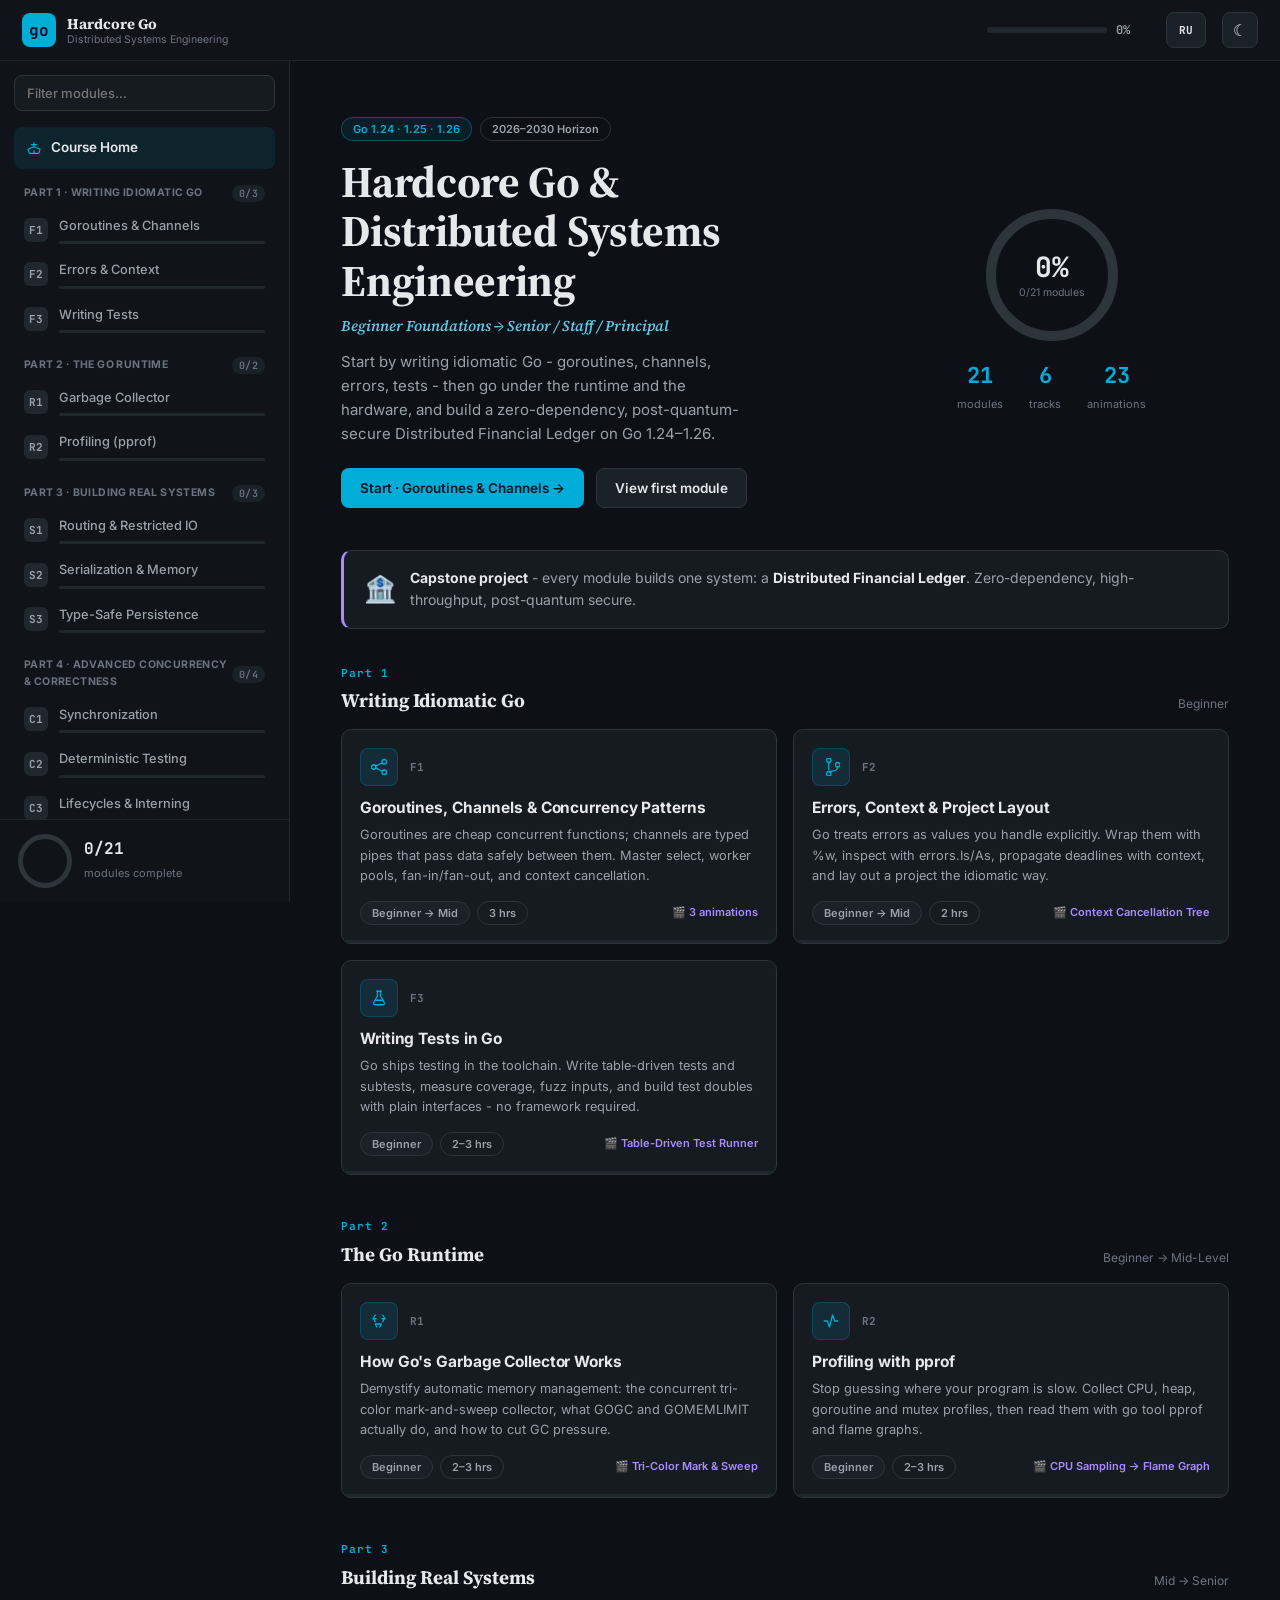
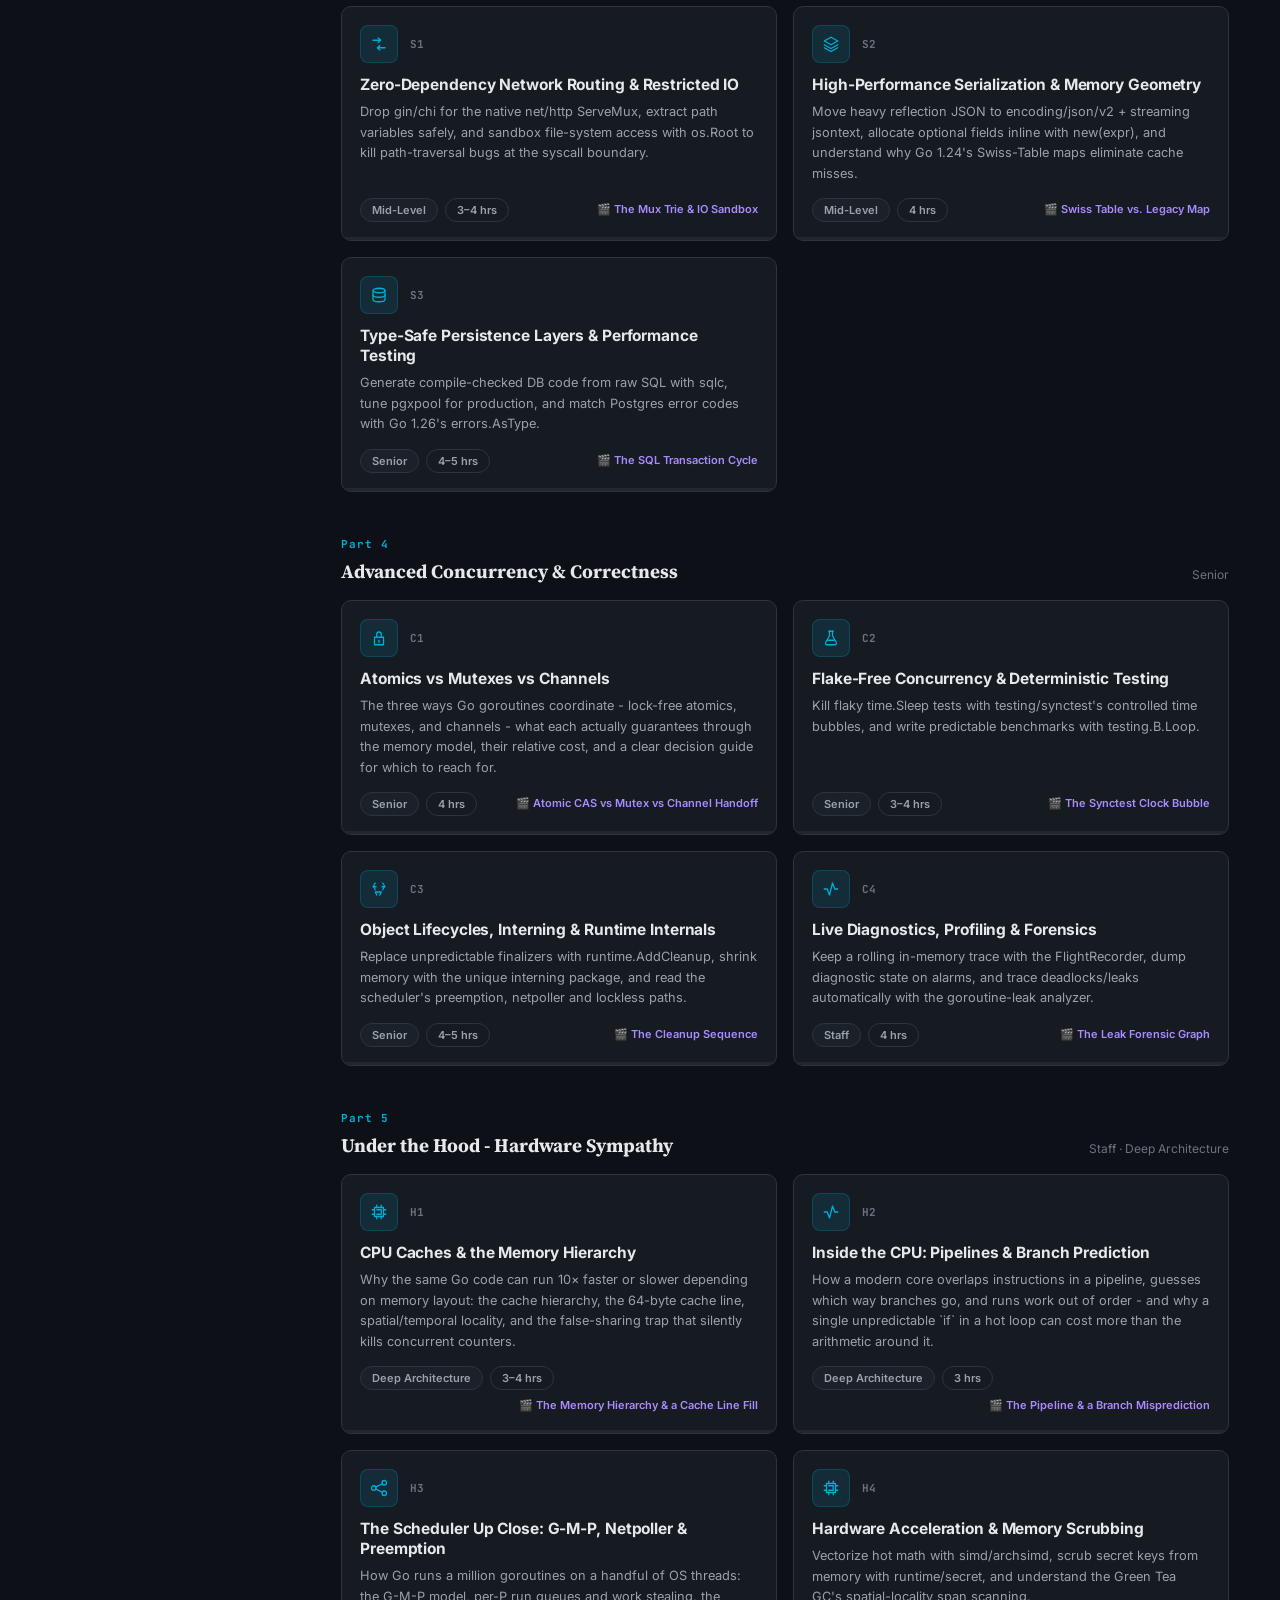
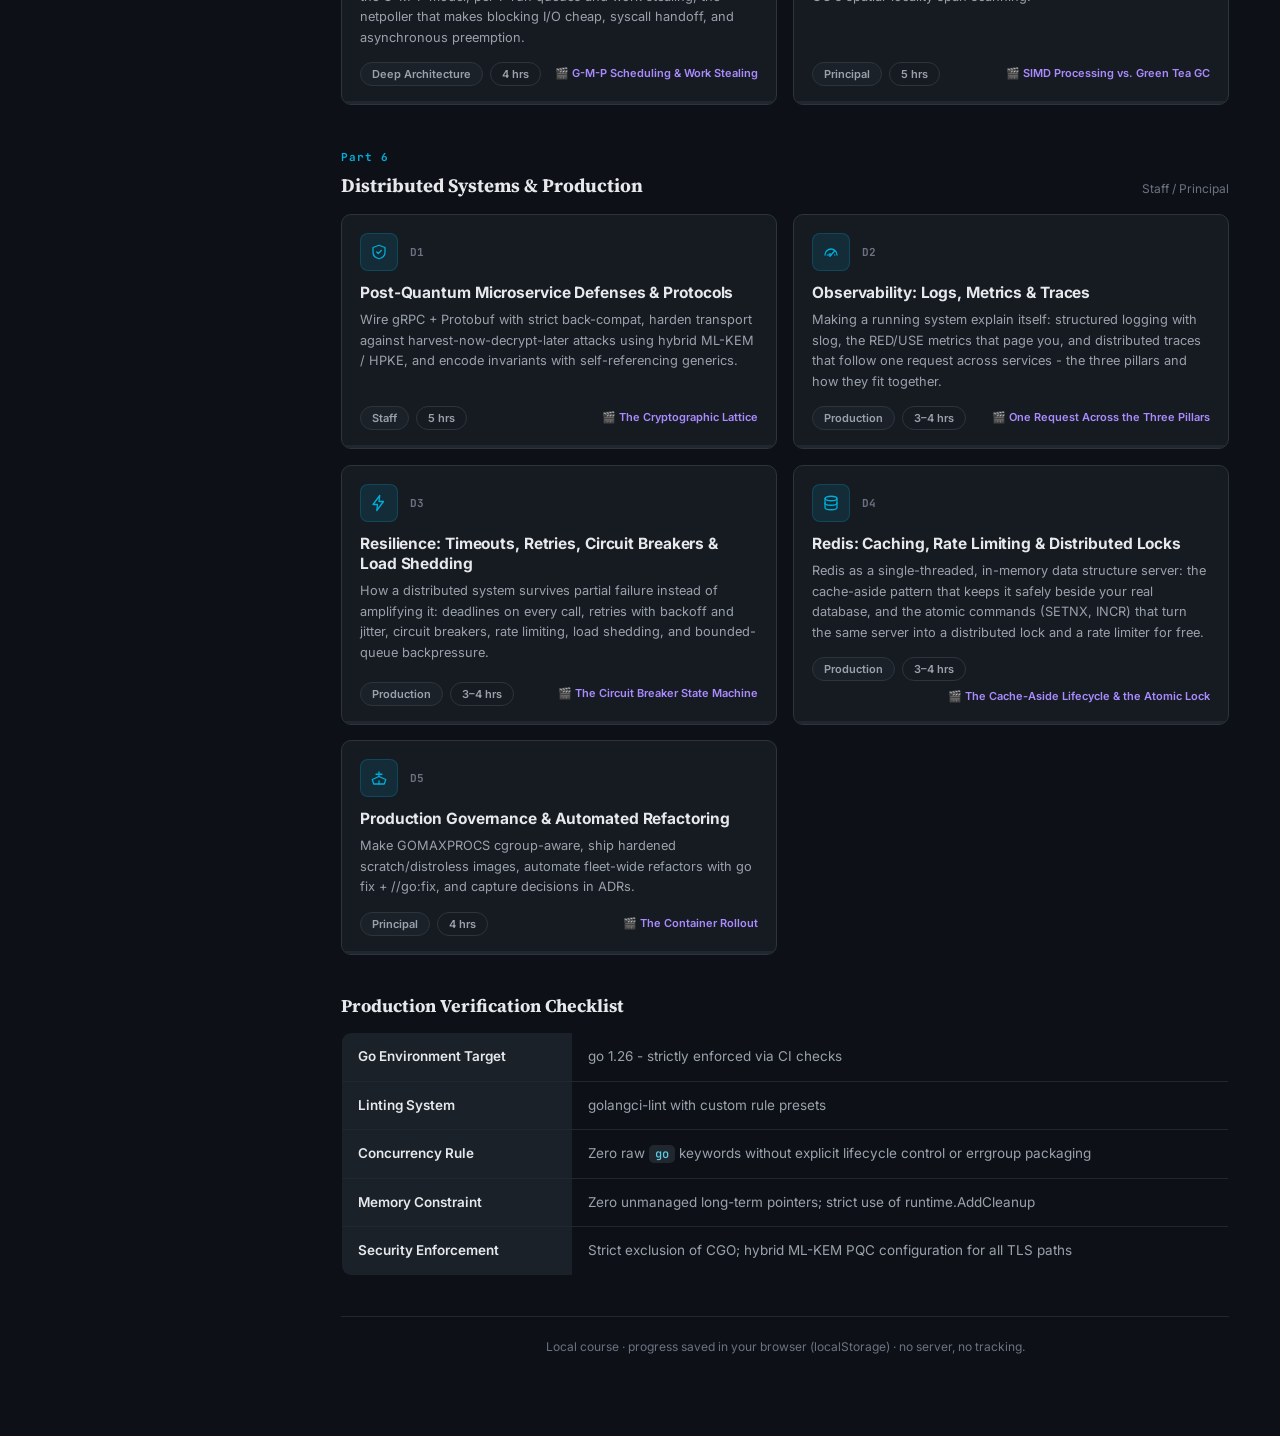
==== commit 2916ec8a: "replace — with -" ====
--- a/index.html
+++ b/index.html
@@ -3,7 +3,7 @@
 <head>
   <meta charset="UTF-8" />
   <meta name="viewport" content="width=device-width, initial-scale=1.0" />
-  <title>Hardcore Go &amp; Distributed Systems Engineering — Interactive Course</title>
+  <title>Hardcore Go &amp; Distributed Systems Engineering - Interactive Course</title>
   <meta name="description" content="An interactive, local-first course for production-grade Go 1.24–1.26 and distributed systems engineering." />
   <link rel="preconnect" href="https://fonts.googleapis.com" />
   <link rel="preconnect" href="https://fonts.gstatic.com" crossorigin />
--- a/css/styles.css
+++ b/css/styles.css
@@ -1,5 +1,5 @@
 /* =====================================================================
-   Hardcore Go — Interactive Course · Design System
+   Hardcore Go - Interactive Course · Design System
    ===================================================================== */
 
 /* ----------------------------------------------------------- tokens */
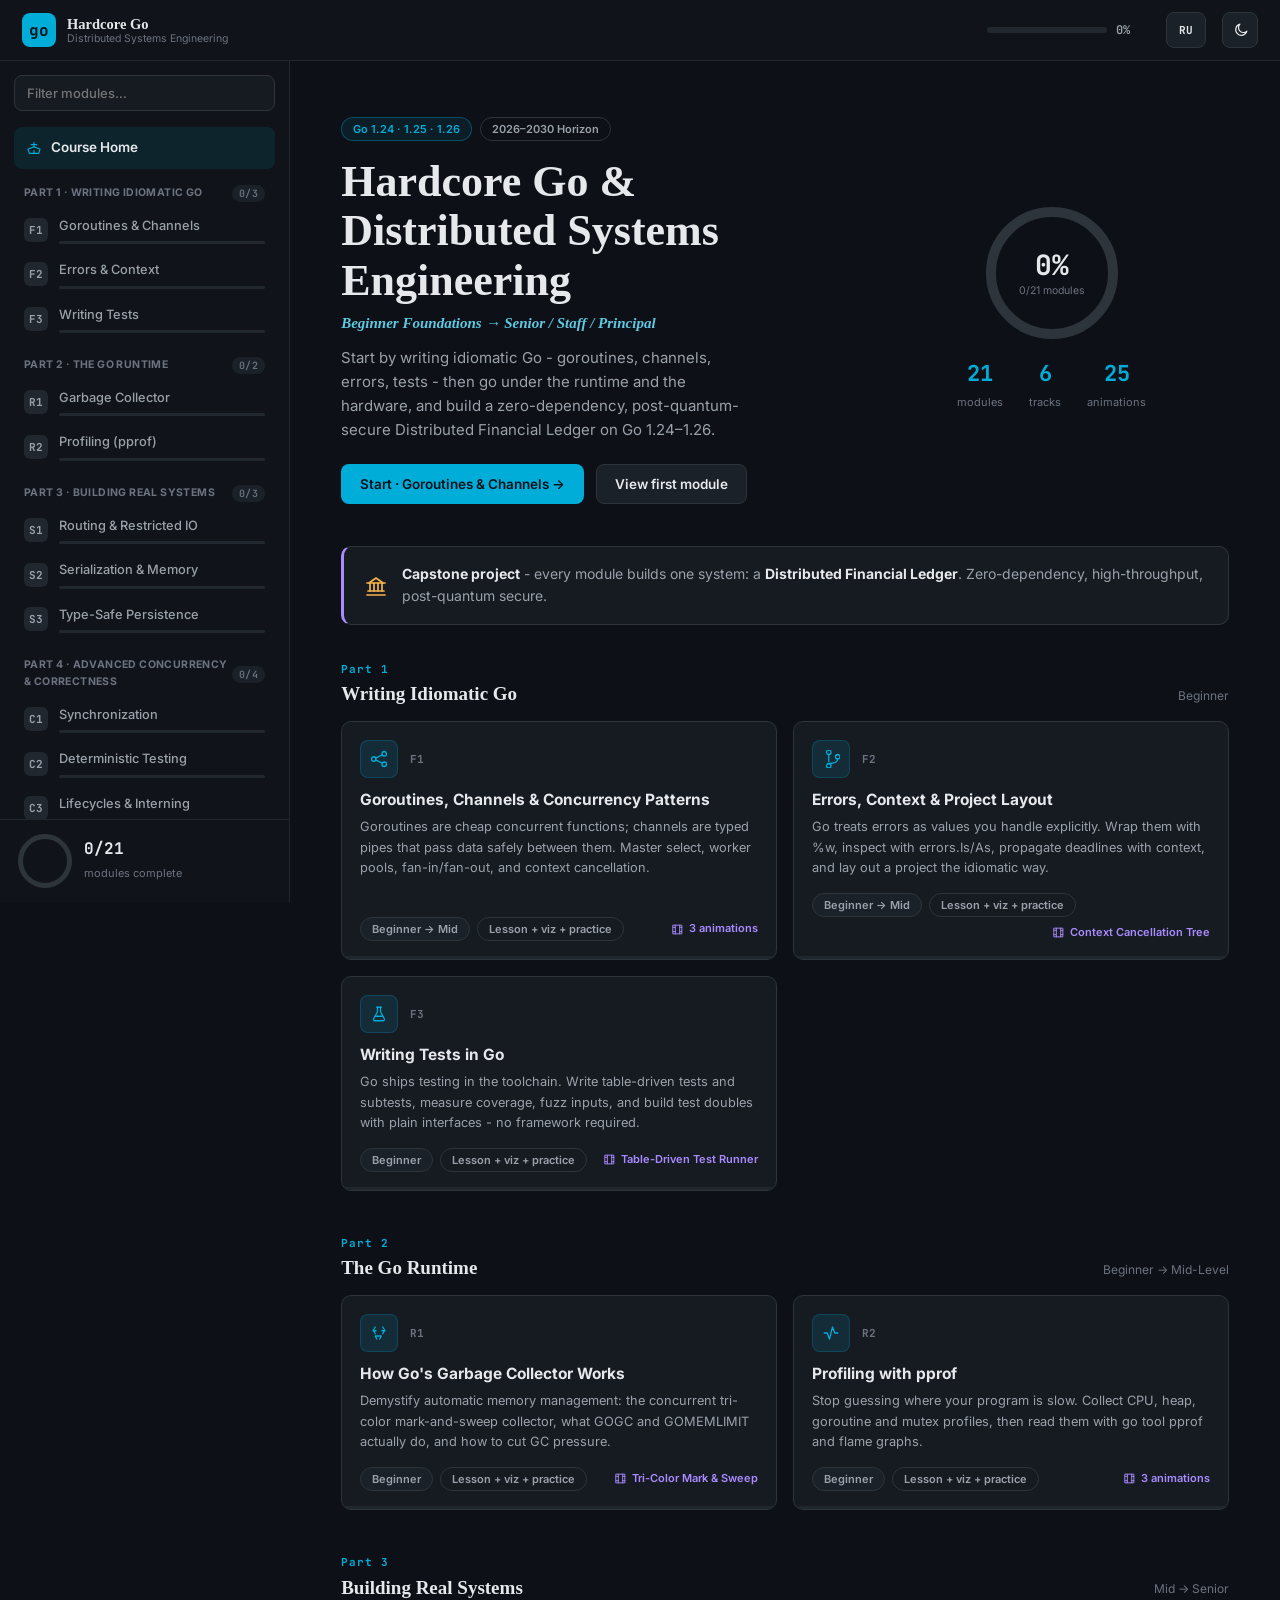
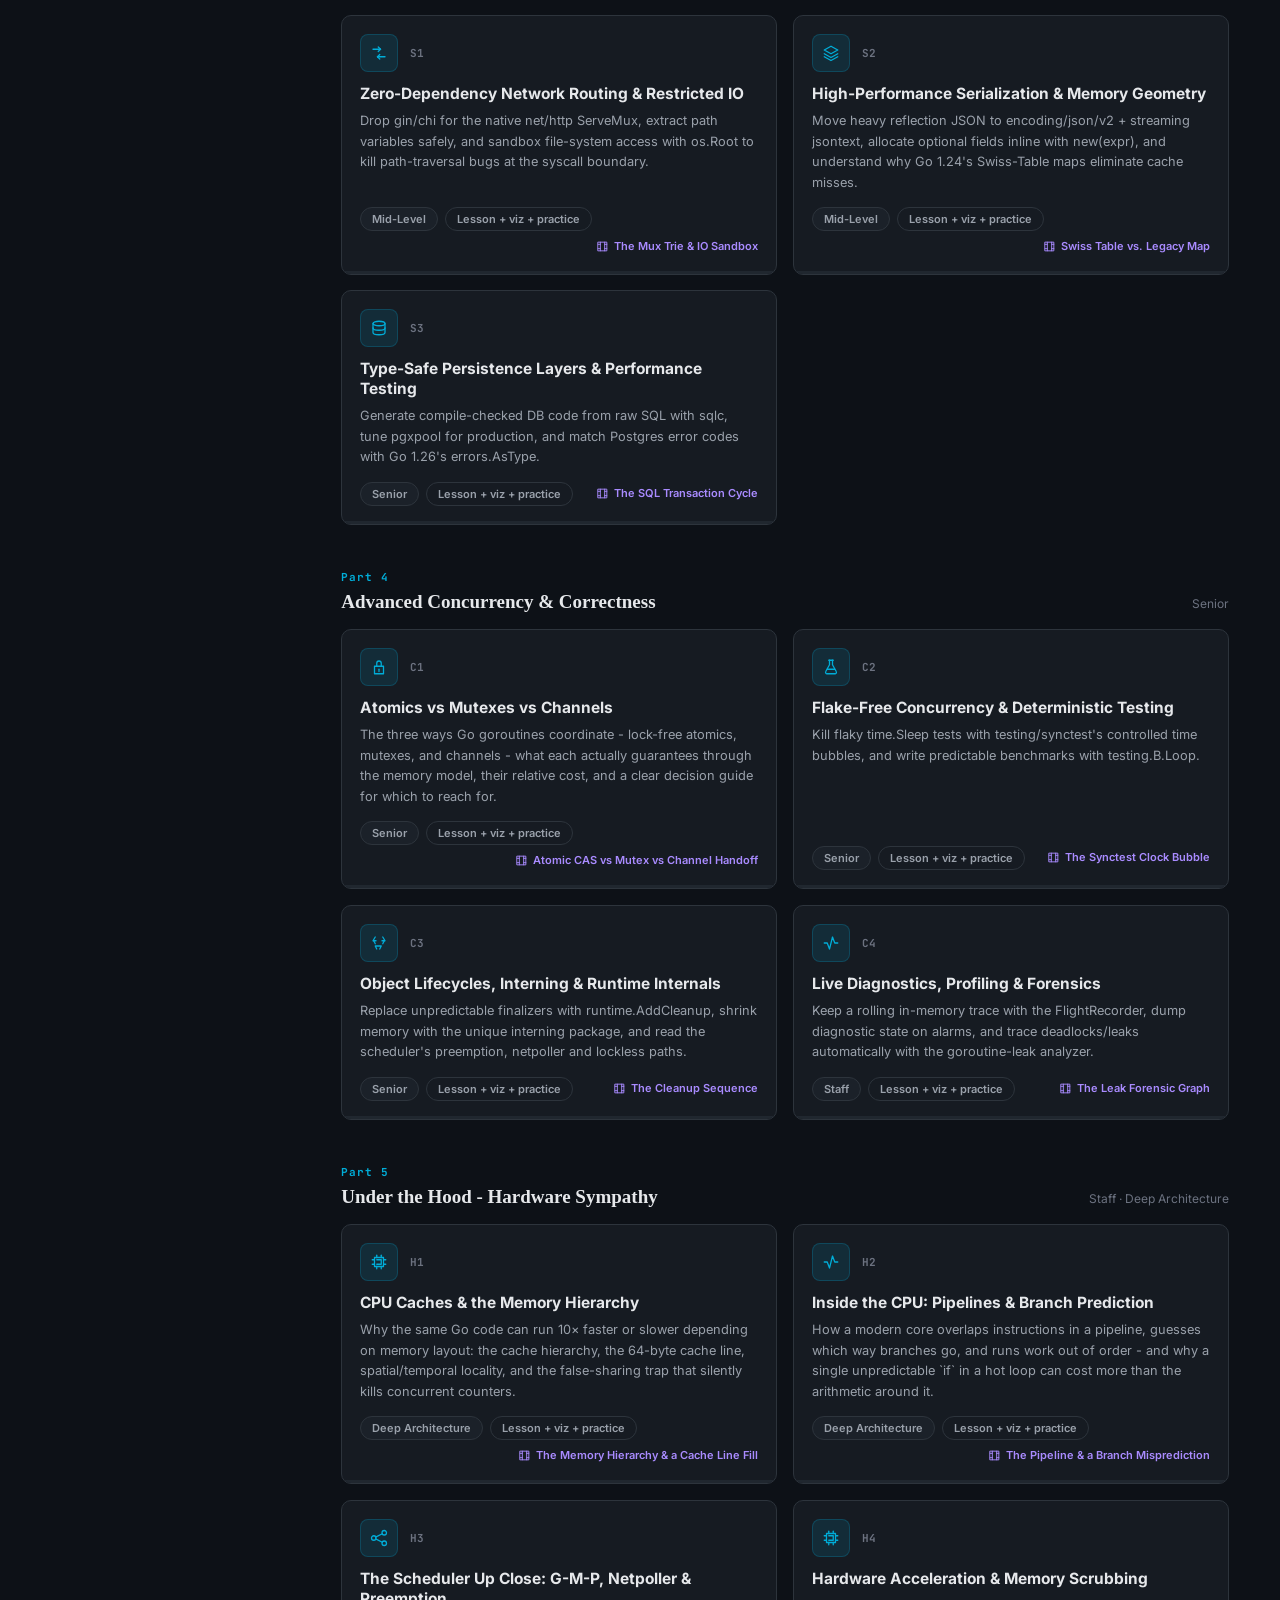
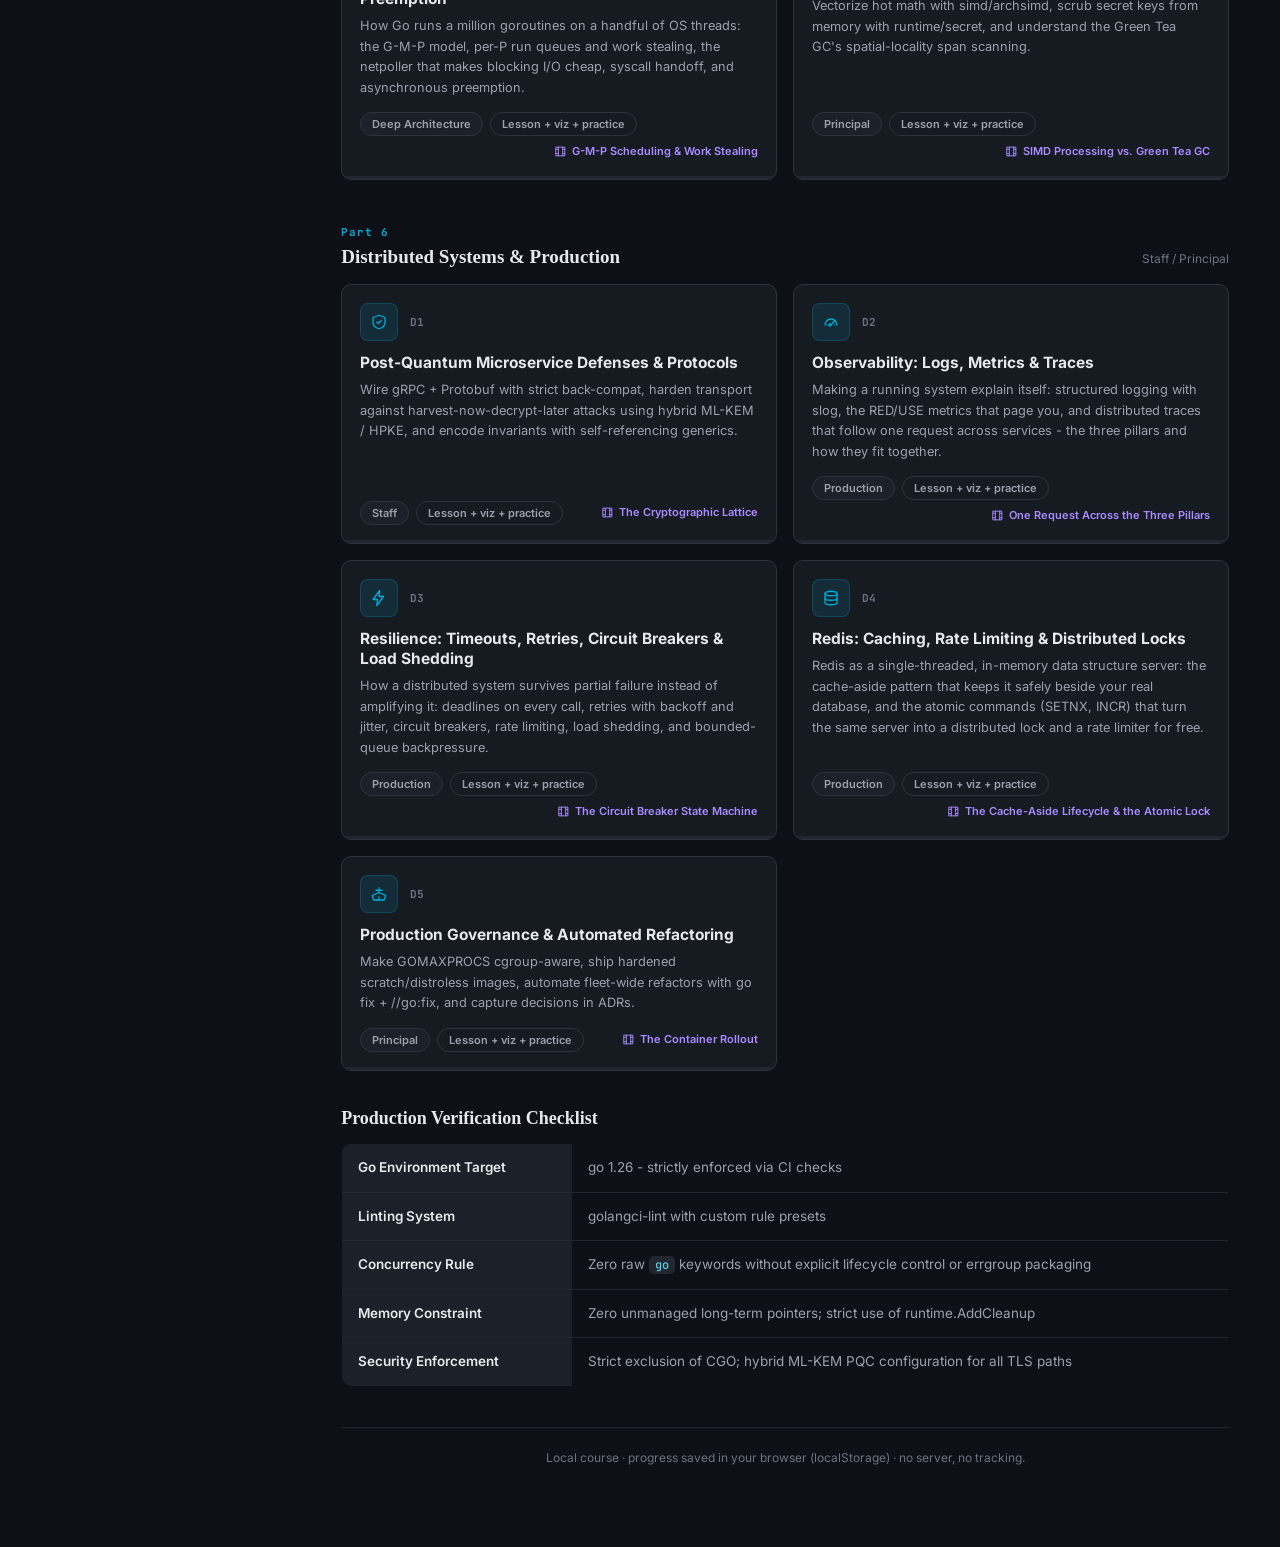
==== commit 74124ef8: "Optimize visualization startup and fonts" ====
--- a/index.html
+++ b/index.html
@@ -7,7 +7,7 @@
   <meta name="description" content="An interactive, local-first course for production-grade Go 1.24–1.26 and distributed systems engineering." />
   <link rel="preconnect" href="https://fonts.googleapis.com" />
   <link rel="preconnect" href="https://fonts.gstatic.com" crossorigin />
-  <link href="https://fonts.googleapis.com/css2?family=Inter:wght@400;500;600;700&family=Source+Serif+4:ital,wght@0,600;0,700;1,600&family=JetBrains+Mono:wght@400;500;600&display=swap" rel="stylesheet" />
+  <link href="https://fonts.googleapis.com/css2?family=Inter:wght@400;500;600;700&family=JetBrains+Mono:wght@400;500;600&display=swap" rel="stylesheet" />
   <link rel="stylesheet" href="css/styles.css" />
   <link rel="icon" href="data:image/svg+xml,%3Csvg xmlns='http://www.w3.org/2000/svg' viewBox='0 0 32 32'%3E%3Crect width='32' height='32' rx='8' fill='%2300ADD8'/%3E%3Ctext x='16' y='22' font-family='monospace' font-size='15' font-weight='700' fill='%23061018' text-anchor='middle'%3Ego%3C/text%3E%3C/svg%3E" />
 </head>
--- a/css/styles.css
+++ b/css/styles.css
@@ -19,7 +19,7 @@
   --ease: cubic-bezier(.22, .61, .36, 1);
   --ease-pop: cubic-bezier(.34, 1.56, .64, 1);
   --font: "Inter", system-ui, -apple-system, sans-serif;
-  --font-serif: "Source Serif 4", Georgia, "Times New Roman", serif;
+  --font-serif: Georgia, "Times New Roman", serif;
   --mono: "JetBrains Mono", ui-monospace, "SF Mono", monospace;
 }
 
@@ -62,8 +62,8 @@
   --border: #e1dbcc;
   --border-soft: #ebe6d9;
   --text: #201d18;
-  --text-2: #55503f;
-  --text-3: #837c68;
+  --text-2: #403b31;
+  --text-3: #5d5749;
   --shadow: 0 8px 24px -16px rgba(30, 25, 15, .25);
   --glow: 0 0 0 1px var(--border);
 
@@ -89,9 +89,21 @@
   color: var(--text);
   -webkit-font-smoothing: antialiased;
   line-height: 1.6;
+  overflow-x: hidden;
 }
 a { color: inherit; text-decoration: none; }
 ::selection { background: color-mix(in srgb, var(--go) 22%, transparent); }
+.sr-only {
+  position: absolute;
+  width: 1px;
+  height: 1px;
+  padding: 0;
+  margin: -1px;
+  overflow: hidden;
+  clip: rect(0, 0, 0, 0);
+  white-space: nowrap;
+  border: 0;
+}
 
 /* scrollbars */
 *::-webkit-scrollbar { width: 10px; height: 10px; }
@@ -108,16 +120,16 @@
   background: var(--bg-2);
   border-bottom: 1px solid var(--border-soft);
 }
-.brand { display: flex; align-items: center; gap: 11px; }
+.brand { display: flex; align-items: center; gap: 11px; min-width: 0; }
 .brand-mark {
   font: 700 16px var(--mono);
   background: var(--go);
   color: #04121c; width: 34px; height: 34px;
   display: grid; place-items: center; border-radius: 8px;
 }
-.brand-text { display: flex; flex-direction: column; line-height: 1.1; }
-.brand-text b { font: 700 14.5px var(--font-serif); letter-spacing: 0; }
-.brand-text small { font-size: 10.5px; color: var(--text-3); }
+.brand-text { display: flex; flex-direction: column; line-height: 1.1; min-width: 0; }
+.brand-text b { font: 700 14.5px var(--font-serif); letter-spacing: 0; white-space: nowrap; overflow: hidden; text-overflow: ellipsis; }
+.brand-text small { font-size: 10.5px; color: var(--text-3); white-space: nowrap; overflow: hidden; text-overflow: ellipsis; }
 .topbar-right { margin-left: auto; display: flex; align-items: center; gap: 16px; }
 .top-progress { display: flex; align-items: center; gap: 9px; }
 .tp-bar { width: 120px; height: 6px; border-radius: 6px; background: var(--surface-3); overflow: hidden; }
@@ -126,13 +138,14 @@
 .tp-num { font: 600 12px var(--mono); color: var(--text-2); min-width: 34px; }
 .icon-btn { background: var(--surface-2); border: 1px solid var(--border); color: var(--text);
   width: 36px; height: 36px; border-radius: 8px; cursor: pointer; font-size: 16px;
+  display: grid; place-items: center;
   transition: transform .2s var(--ease-pop), border-color .2s, color .2s; }
 .icon-btn:hover { border-color: var(--go); color: var(--go); transform: scale(1.08) rotate(-6deg); }
 .icon-btn:active { transform: scale(.92); }
 .lang-btn { width: 40px; font: 700 11px var(--mono); letter-spacing: .3px; }
-.nav-toggle { display: none; background: none; border: none; color: var(--text); font-size: 22px; cursor: pointer; }
-
-.layout { flex: 1; display: grid; grid-template-columns: 290px 1fr; align-items: start; }
+.nav-toggle { display: none; background: none; border: none; color: var(--text); font-size: 22px; cursor: pointer; place-items: center; }
+
+.layout { flex: 1; display: grid; grid-template-columns: 290px minmax(0, 1fr); align-items: start; min-width: 0; }
 
 /* ----------------------------------------------------------- sidebar */
 .sidebar {
@@ -151,6 +164,15 @@
 }
 .nav-search input:focus { border-color: var(--go); box-shadow: 0 0 0 3px color-mix(in srgb, var(--go) 14%, transparent); }
 #nav-list { flex: 1; overflow-y: auto; padding: 6px 10px 18px; }
+.nav-empty {
+  display: grid; gap: 10px; justify-items: start;
+  margin: 18px 6px; padding: 16px;
+  border: 1px solid var(--border);
+  border-radius: 8px;
+  background: var(--surface);
+  color: var(--text-2);
+}
+.nav-empty b { color: var(--text); font-size: 13.5px; }
 .nav-home {
   display: flex; align-items: center; gap: 9px; padding: 10px 12px; margin: 4px 4px 8px;
   border-radius: 8px; font-weight: 600; font-size: 13.5px; color: var(--text-2);
@@ -199,7 +221,7 @@
 .sidebar-foot span { font-size: 11px; color: var(--text-3); }
 
 /* ----------------------------------------------------------- main */
-#main { padding: 34px clamp(20px, 4vw, 56px) 80px; max-width: calc(var(--maxw) + 120px); margin: 0 auto; width: 100%; }
+#main { padding: 34px clamp(20px, 4vw, 56px) 80px; max-width: calc(var(--maxw) + 120px); margin: 0 auto; width: 100%; min-width: 0; }
 section, .module > * { animation: rise .55s var(--ease-pop) both; }
 @keyframes rise { from { opacity: 0; transform: translateY(10px); } }
 
@@ -217,7 +239,7 @@
   background: color-mix(in srgb, var(--go) 8%, transparent); }
 .chip.ghost { background: transparent; }
 .chip.done-chip { color: var(--good); border-color: color-mix(in srgb, var(--good) 35%, transparent); background: color-mix(in srgb, var(--good) 8%, transparent); }
-.hero h1 { font: 700 clamp(28px, 4vw, 44px)/1.12 var(--font-serif); letter-spacing: -.3px; margin: 0 0 10px;
+.hero h1 { font: 700 clamp(28px, 4vw, 44px)/1.12 var(--font-serif); letter-spacing: 0; margin: 0 0 10px;
   color: var(--text); }
 .hero-sub { color: var(--go-deep); font: italic 600 15px var(--font-serif); margin: 0 0 14px; }
 :root[data-theme="dark"] .hero-sub { color: var(--go-soft); }
@@ -259,7 +281,7 @@
   border-radius: var(--radius); border: 1px solid var(--border); border-left: 3px solid var(--purple);
   background: var(--surface);
 }
-.capstone-banner .cap-ico { font-size: 26px; }
+.capstone-banner .cap-ico { color: var(--warn); display: inline-grid; place-items: center; flex: none; }
 .capstone-banner div { font-size: 14px; color: var(--text-2); }
 .capstone-banner b { color: var(--text); }
 
@@ -299,10 +321,10 @@
 .mod-card-num { font: 700 11px var(--mono); color: var(--text-3); margin-left: 2px; }
 .mod-check { margin-left: auto; width: 22px; height: 22px; border-radius: 50%; background: color-mix(in srgb, var(--good) 16%, transparent); color: var(--good); display: grid; place-items: center; font-size: 13px; font-weight: 700; animation: check-pop .35s var(--ease-pop); }
 .mod-card.done { border-color: color-mix(in srgb, var(--good) 30%, var(--border)); }
-.mod-card h4 { margin: 0 0 7px; font-size: 15.5px; letter-spacing: -.1px; line-height: 1.3; font-weight: 700; }
+.mod-card h4 { margin: 0 0 7px; font-size: 15.5px; letter-spacing: 0; line-height: 1.3; font-weight: 700; }
 .mod-card p { margin: 0 0 14px; font-size: 12.8px; color: var(--text-2); flex: 1; }
 .mod-card-foot { display: flex; align-items: center; gap: 7px; flex-wrap: wrap; }
-.mod-anim-tag { margin-left: auto; font-size: 11px; color: var(--purple); font-weight: 600; }
+.mod-anim-tag { margin-left: auto; font-size: 11px; color: var(--purple); font-weight: 600; display: inline-flex; align-items: center; gap: 5px; }
 .mod-card-bar { position: absolute; left: 0; right: 0; bottom: 0; height: 3px; background: var(--surface-3); }
 .mod-card-bar > span { display: block; height: 100%; background: var(--go); transition: width .5s var(--ease); }
 
@@ -320,7 +342,7 @@
 .foot { margin-top: 40px; padding-top: 20px; border-top: 1px solid var(--border-soft); font-size: 12px; color: var(--text-3); text-align: center; }
 
 /* ----------------------------------------------------------- module */
-.module { max-width: var(--maxw); margin: 0 auto; }
+.module { max-width: var(--maxw); margin: 0 auto; min-width: 0; }
 .mod-breadcrumb { display: flex; align-items: center; gap: 8px; font-size: 12px; color: var(--text-3); margin-bottom: 18px; flex-wrap: wrap; }
 .mod-breadcrumb a:hover { color: var(--go); }
 .bc-cur { color: var(--text-2); }
@@ -328,6 +350,7 @@
 .mod-h-ic { flex: none; width: 56px; height: 56px; border-radius: 12px; display: grid; place-items: center;
   background: color-mix(in srgb, var(--go) 14%, transparent);
   color: var(--go); border: 1px solid color-mix(in srgb, var(--go) 26%, transparent); }
+.mod-header > div:last-child { min-width: 0; }
 .mod-h-meta { display: flex; gap: 7px; margin-bottom: 9px; }
 .mod-header h1 { font: 700 clamp(22px, 3vw, 30px)/1.2 var(--font-serif); margin: 0 0 8px; letter-spacing: 0; }
 .mod-header p { margin: 0; color: var(--text-2); font-size: 14.5px; max-width: 70ch; }
@@ -338,9 +361,10 @@
 .block-h::before { content: ""; width: 4px; height: 18px; border-radius: 3px; background: var(--go); }
 
 /* ------------------------------------------------- visualization */
-.viz { margin: 26px 0; padding: 0; overflow: hidden; border: 1px solid var(--border); border-radius: var(--radius); }
+.viz { margin: 26px 0; padding: 0; overflow: hidden; border: 1px solid var(--border); border-radius: var(--radius); overflow-anchor: none; }
 .viz-head { display: flex; justify-content: space-between; align-items: center; padding: 18px 20px 4px; }
-.viz-tag { font: 700 11px var(--font); letter-spacing: .5px; color: var(--purple); text-transform: uppercase; }
+.viz-head > div { min-width: 0; }
+.viz-tag { font: 700 11px var(--font); letter-spacing: .5px; color: var(--purple); text-transform: uppercase; display: inline-flex; align-items: center; gap: 6px; }
 .viz-head h2 { margin: 6px 0 0; font: 700 19px var(--font-serif); letter-spacing: 0; }
 .viz-count { font: 700 11px var(--mono); color: var(--text-3); background: var(--surface-2);
   border: 1px solid var(--border); padding: 3px 9px; border-radius: 20px; align-self: flex-start; }
@@ -368,10 +392,10 @@
   0%, 100% { box-shadow: 0 0 0 0 color-mix(in srgb, var(--go) 35%, transparent); }
   50% { box-shadow: 0 0 0 7px color-mix(in srgb, var(--go) 0%, transparent); }
 }
-#vc-scrub { flex: 1; appearance: none; height: 6px; border-radius: 6px; background: var(--surface-3); outline: none; cursor: pointer; }
-#vc-scrub::-webkit-slider-thumb { appearance: none; width: 16px; height: 16px; border-radius: 50%;
+.viz-controls input[type="range"] { flex: 1; appearance: none; height: 6px; border-radius: 6px; background: var(--surface-3); outline: none; cursor: pointer; }
+.viz-controls input[type="range"]::-webkit-slider-thumb { appearance: none; width: 16px; height: 16px; border-radius: 50%;
   background: var(--go); cursor: pointer; box-shadow: 0 0 0 4px color-mix(in srgb, var(--go) 18%, transparent); }
-#vc-scrub::-moz-range-thumb { width: 16px; height: 16px; border: none; border-radius: 50%; background: var(--go); }
+.viz-controls input[type="range"]::-moz-range-thumb { width: 16px; height: 16px; border: none; border-radius: 50%; background: var(--go); }
 .vc-speed { font: 500 11px var(--mono); color: var(--text-3); white-space: nowrap; }
 
 /* ---------------------------------------------------- concepts */
@@ -447,7 +471,8 @@
 .plain { display: flex; gap: 14px; align-items: flex-start; padding: 15px 18px; margin: 0 0 4px;
   border-radius: var(--radius); border: 1px solid var(--border); border-left: 3px solid var(--warn);
   background: var(--surface); }
-.plain-ic { font-size: 21px; line-height: 1.3; }
+.plain-ic { color: var(--warn); line-height: 1.3; display: inline-grid; place-items: center; flex: none; }
+.plain > div { min-width: 0; }
 .plain-k { display: block; font: 700 10.5px var(--font); letter-spacing: .6px; text-transform: uppercase; color: var(--warn); margin-bottom: 3px; }
 .plain p { margin: 0; color: var(--text); font-size: 14px; line-height: 1.6; }
 
@@ -483,9 +508,9 @@
 
 /* --------------------------------------------- pitfalls / takeaways */
 .pitfalls-card h3, .takeaways-card h3 { display: flex; align-items: center; gap: 9px; }
-.ic-pill { width: 24px; height: 24px; border-radius: 6px; display: grid; place-items: center; font-size: 12px; flex: none; }
-.ic-pill.warn { background: color-mix(in srgb, var(--warn) 14%, transparent); }
-.ic-pill.key { background: color-mix(in srgb, var(--go) 14%, transparent); }
+.ic-pill { width: 24px; height: 24px; border-radius: 6px; display: grid; place-items: center; flex: none; }
+.ic-pill.warn { color: var(--warn); background: color-mix(in srgb, var(--warn) 14%, transparent); }
+.ic-pill.key { color: var(--go); background: color-mix(in srgb, var(--go) 14%, transparent); }
 .pitfalls, .takeaways { list-style: none; margin: 0; padding: 0; display: flex; flex-direction: column; gap: 11px; }
 .pitfalls li, .takeaways li { position: relative; padding-left: 24px; font-size: 13px; color: var(--text-2); line-height: 1.5; }
 .pitfalls li::before { content: "✕"; position: absolute; left: 2px; top: 0; color: var(--bad); font-weight: 700; font-size: 12px; }
@@ -494,7 +519,7 @@
 .takeaways-card { border-left: 3px solid var(--good); }
 
 /* --------------------------------------------- AI prompt clarity */
-.prompt-k { font: 600 11px var(--font); color: var(--purple); }
+.prompt-k { font: 600 11px var(--font); color: var(--purple); display: inline-flex; align-items: center; gap: 6px; }
 .prompt-note { margin: 10px 0 0; font-size: 12px; color: var(--text-3); line-height: 1.5; }
 .prompt-note em { color: var(--text-2); font-style: italic; }
 
@@ -555,7 +580,7 @@
 .lesson-sec h4 { display: flex; align-items: center; gap: 11px; margin: 0 0 8px; font: 700 16px var(--font-serif); letter-spacing: 0; color: var(--text); }
 .ls-n { flex: none; width: 26px; height: 26px; border-radius: 7px; display: grid; place-items: center;
   background: color-mix(in srgb, var(--go) 14%, transparent); color: var(--go); font: 700 12px var(--mono); }
-.lesson-sec p { margin: 0 0 10px; color: var(--text-2); font-size: 14.5px; line-height: 1.7; max-width: 72ch; }
+.lesson-sec p { margin: 0 0 10px; color: var(--text-2); font-size: 14.5px; line-height: 1.7; max-width: none; }
 .lesson-sec p:last-of-type { margin-bottom: 0; }
 .lesson-sec .code { margin-top: 12px; max-width: 78ch; }
 .lesson-sec p .inl { font-size: 12.5px; }
@@ -590,7 +615,7 @@
 }
 @media (max-width: 880px) {
   .layout { grid-template-columns: 1fr; }
-  .nav-toggle { display: block; }
+  .nav-toggle { display: grid; }
   .sidebar { position: fixed; top: 0; left: 0; bottom: 0; width: 300px; height: 100vh; z-index: 50;
     transform: translateX(-100%); transition: transform .28s var(--ease); padding-top: 14px; }
   body.nav-open .sidebar { transform: none; box-shadow: var(--shadow); }
@@ -600,8 +625,30 @@
   .top-progress { display: none; }
 }
 @media (max-width: 560px) {
-  #main { padding: 22px 16px 70px; }
-  .hero-ring { flex-direction: column; }
+  .topbar { padding: 12px 14px; gap: 10px; }
+  .topbar-right { gap: 8px; }
+  .brand-text small { display: none; }
+  #main { padding: 18px 16px 70px; }
+  .hero { gap: 18px; padding: 10px 0 18px; margin-bottom: 0; }
+  .hero-badges { margin-bottom: 10px; flex-wrap: wrap; }
+  .hero h1 { font-size: 26px; line-height: 1.1; margin-bottom: 8px; }
+  .hero-sub { margin-bottom: 8px; }
+  .hero-tag {
+    font-size: 14px; margin-bottom: 14px;
+    display: -webkit-box; -webkit-line-clamp: 3; -webkit-box-orient: vertical; overflow: hidden;
+  }
+  .hero-cta { gap: 8px; }
+  .hero-cta .btn { padding: 9px 12px; font-size: 12.5px; }
+  .hero-ring { flex-direction: row; align-items: center; gap: 14px; }
+  .ring-wrap { width: 96px; height: 96px; }
+  .ring-wrap .ring { width: 96px; height: 96px; }
+  .ring-pct { font-size: 21px; }
+  .ring-lbl { font-size: 9.5px; }
+  .hero-stats { flex: 1; display: grid; grid-template-columns: repeat(3, minmax(0, 1fr)); gap: 6px; }
+  .hero-stats b { font-size: 17px; }
+  .hero-stats span { font-size: 10px; line-height: 1.25; }
+  .capstone-banner { align-items: flex-start; margin: 0 0 20px; padding: 13px 14px; }
+  .part-block { margin-bottom: 28px; }
   .mod-header { flex-direction: column; gap: 12px; }
   .viz-stage canvas { height: 320px; }
   .card-grid { grid-template-columns: 1fr; }
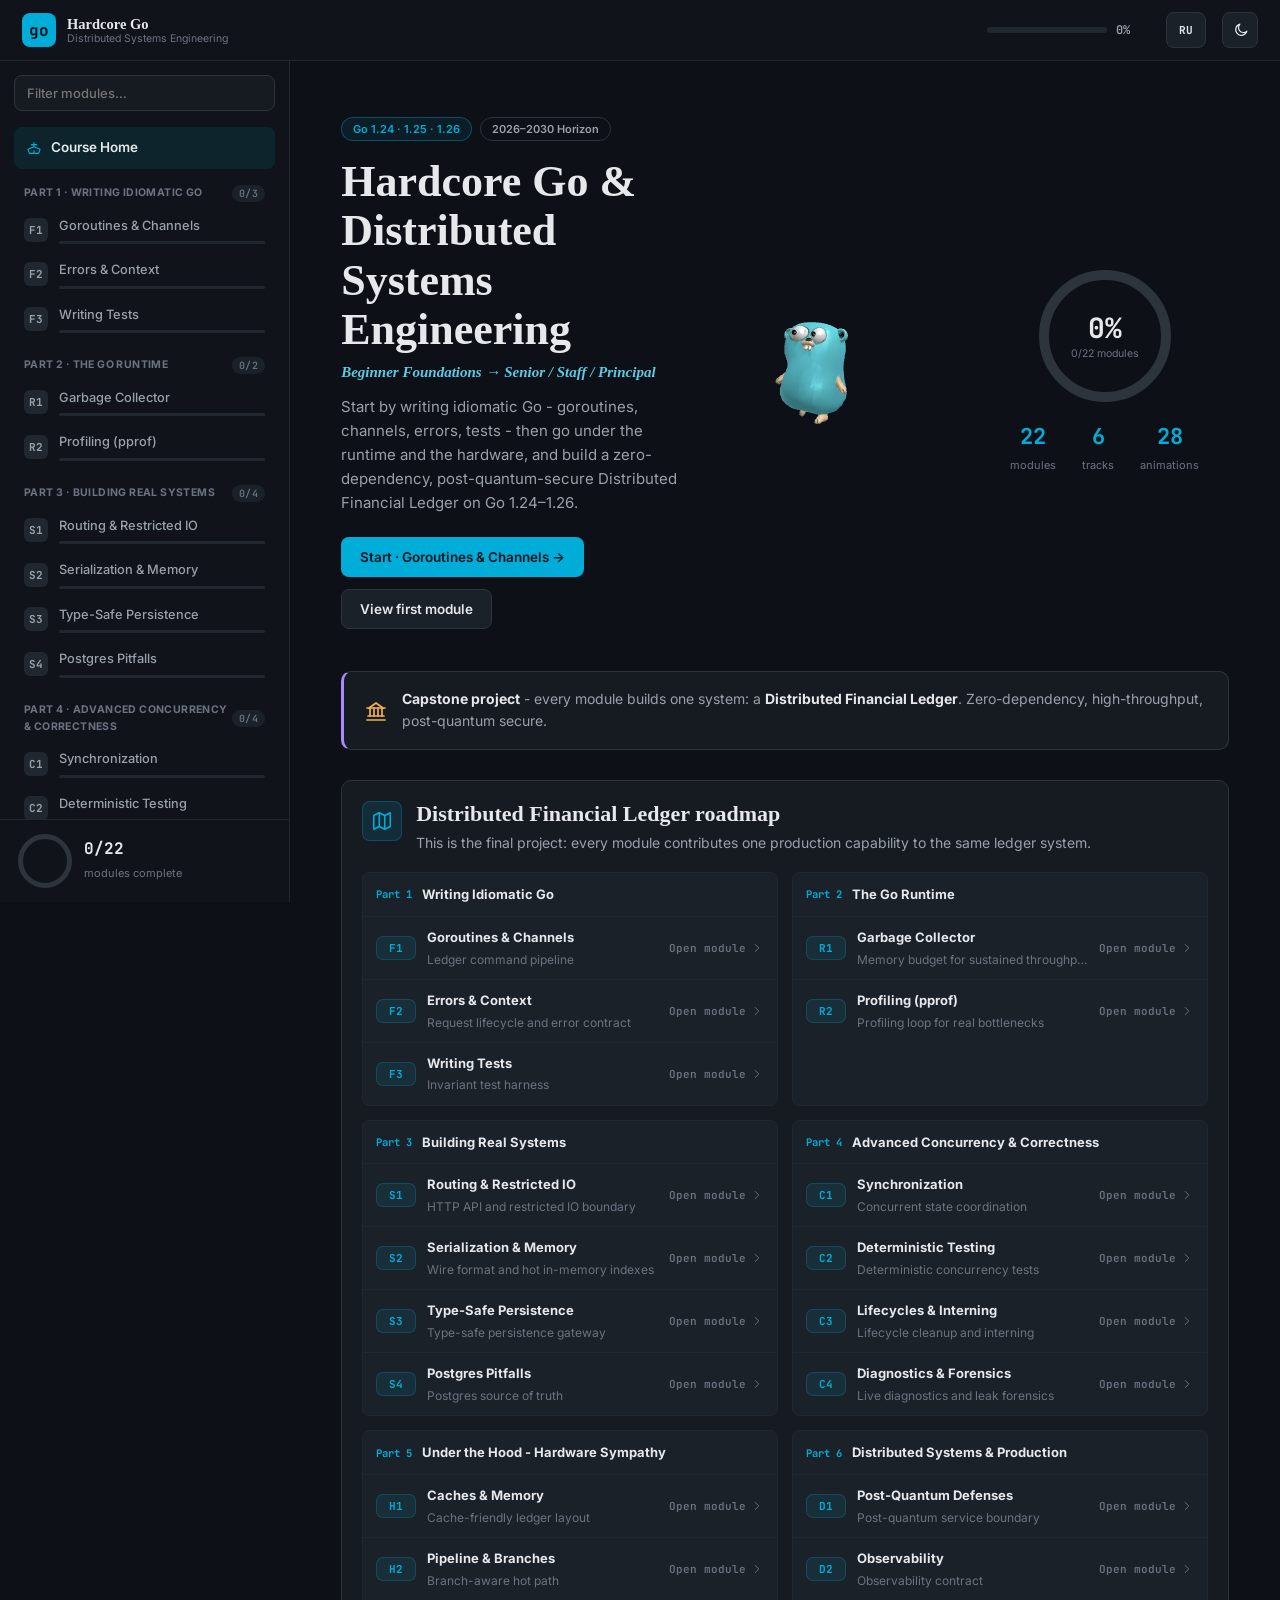
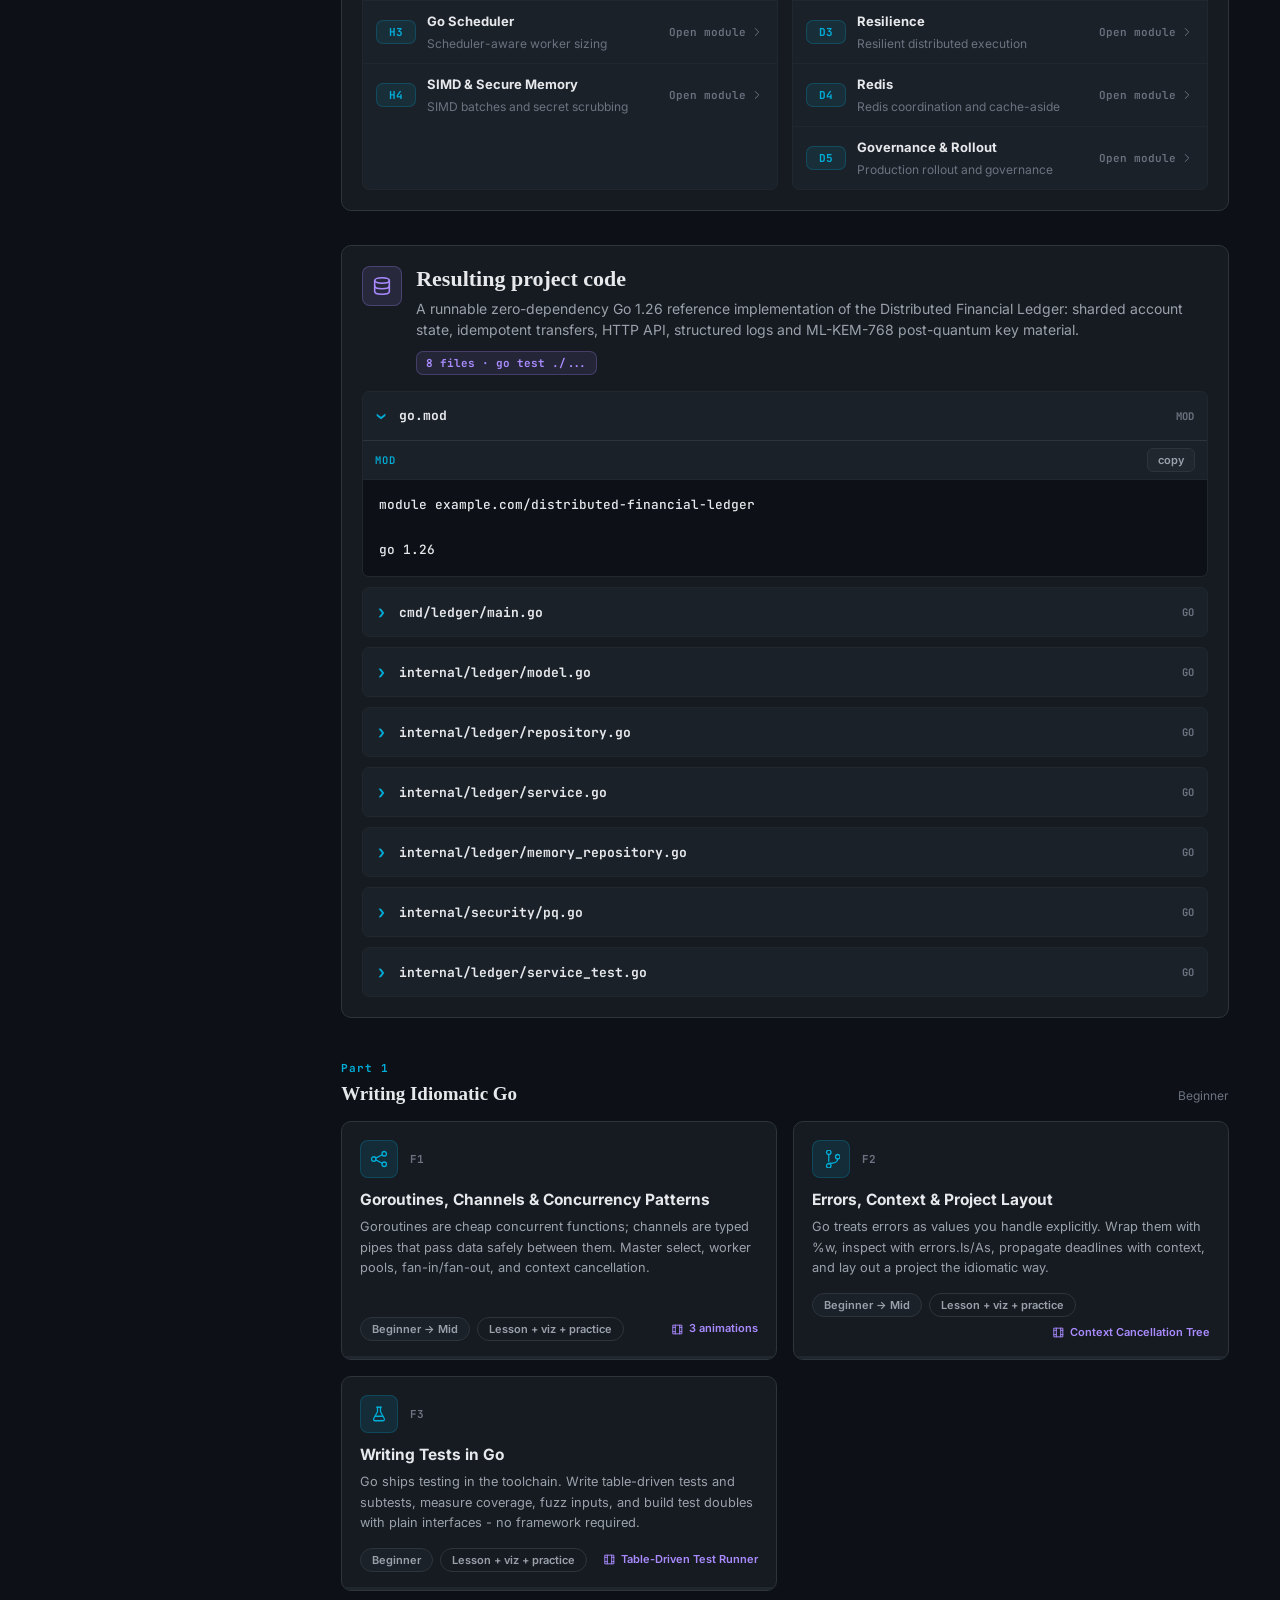
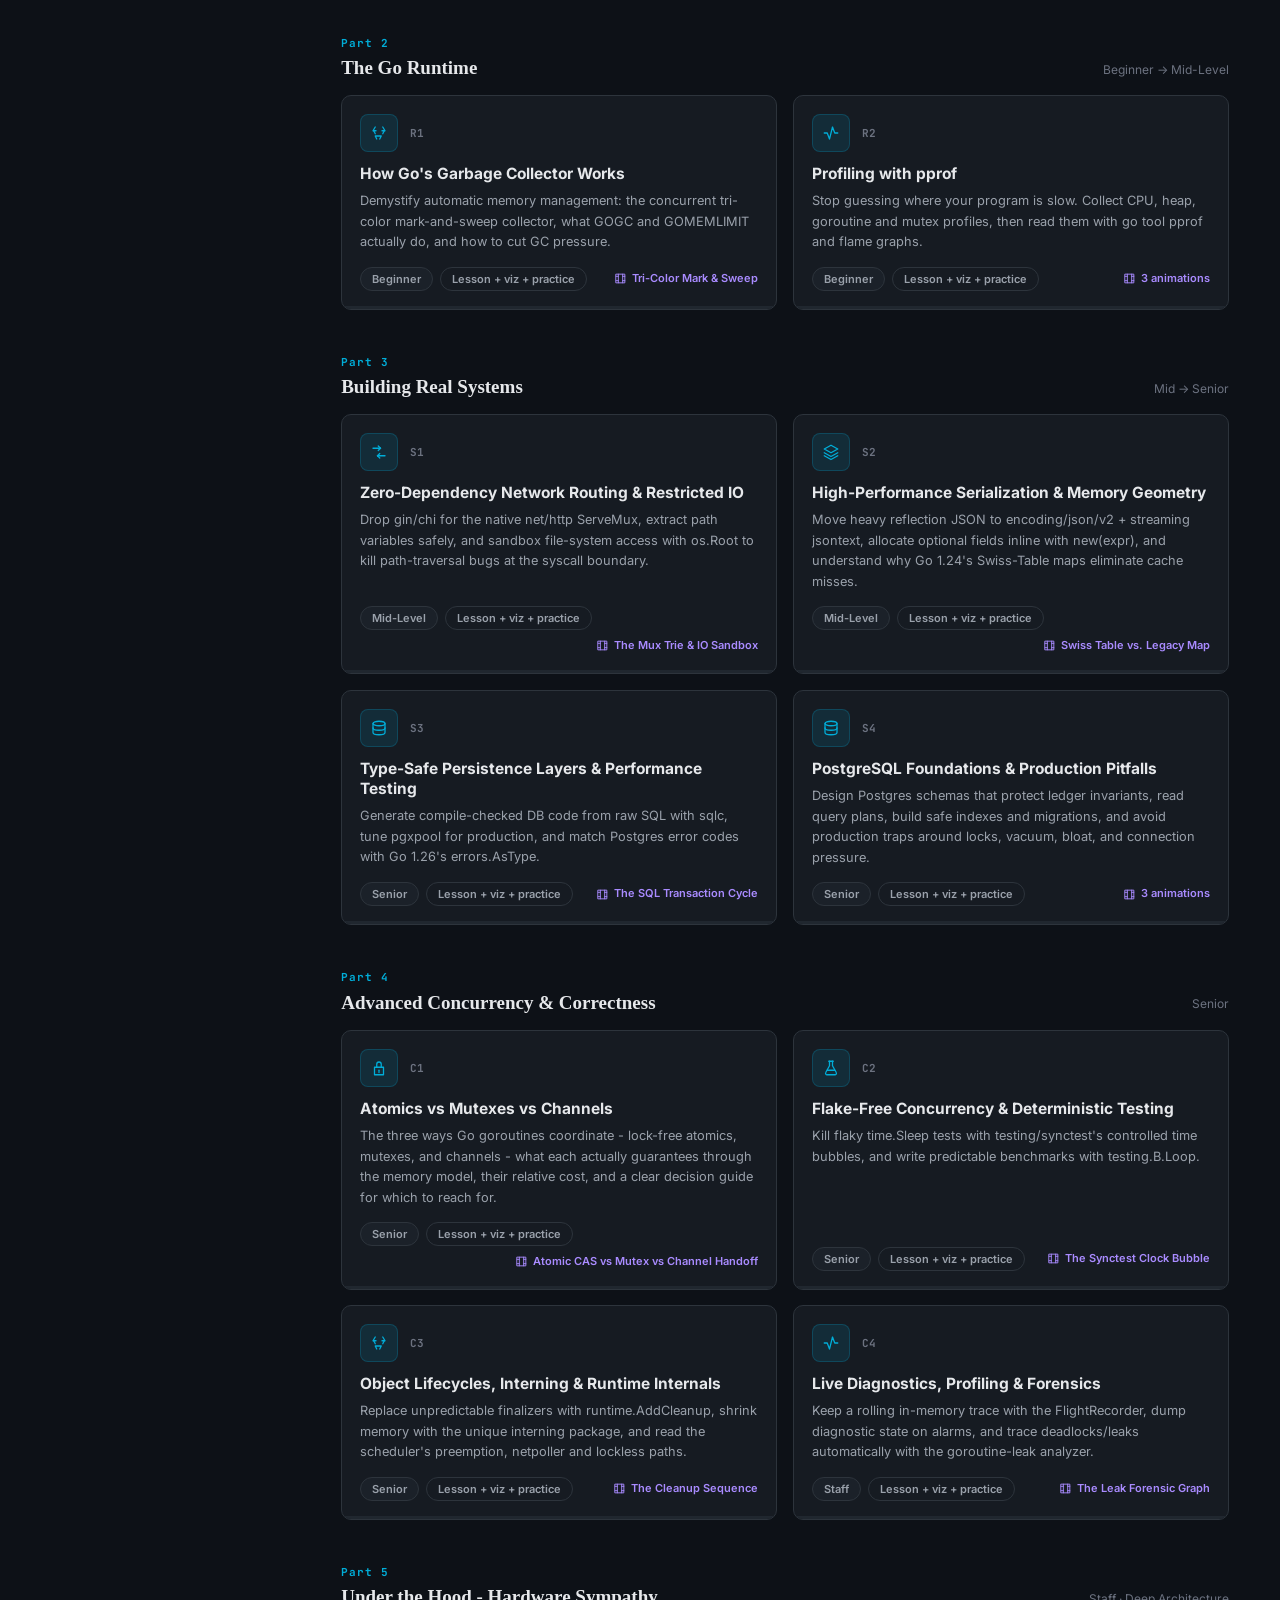
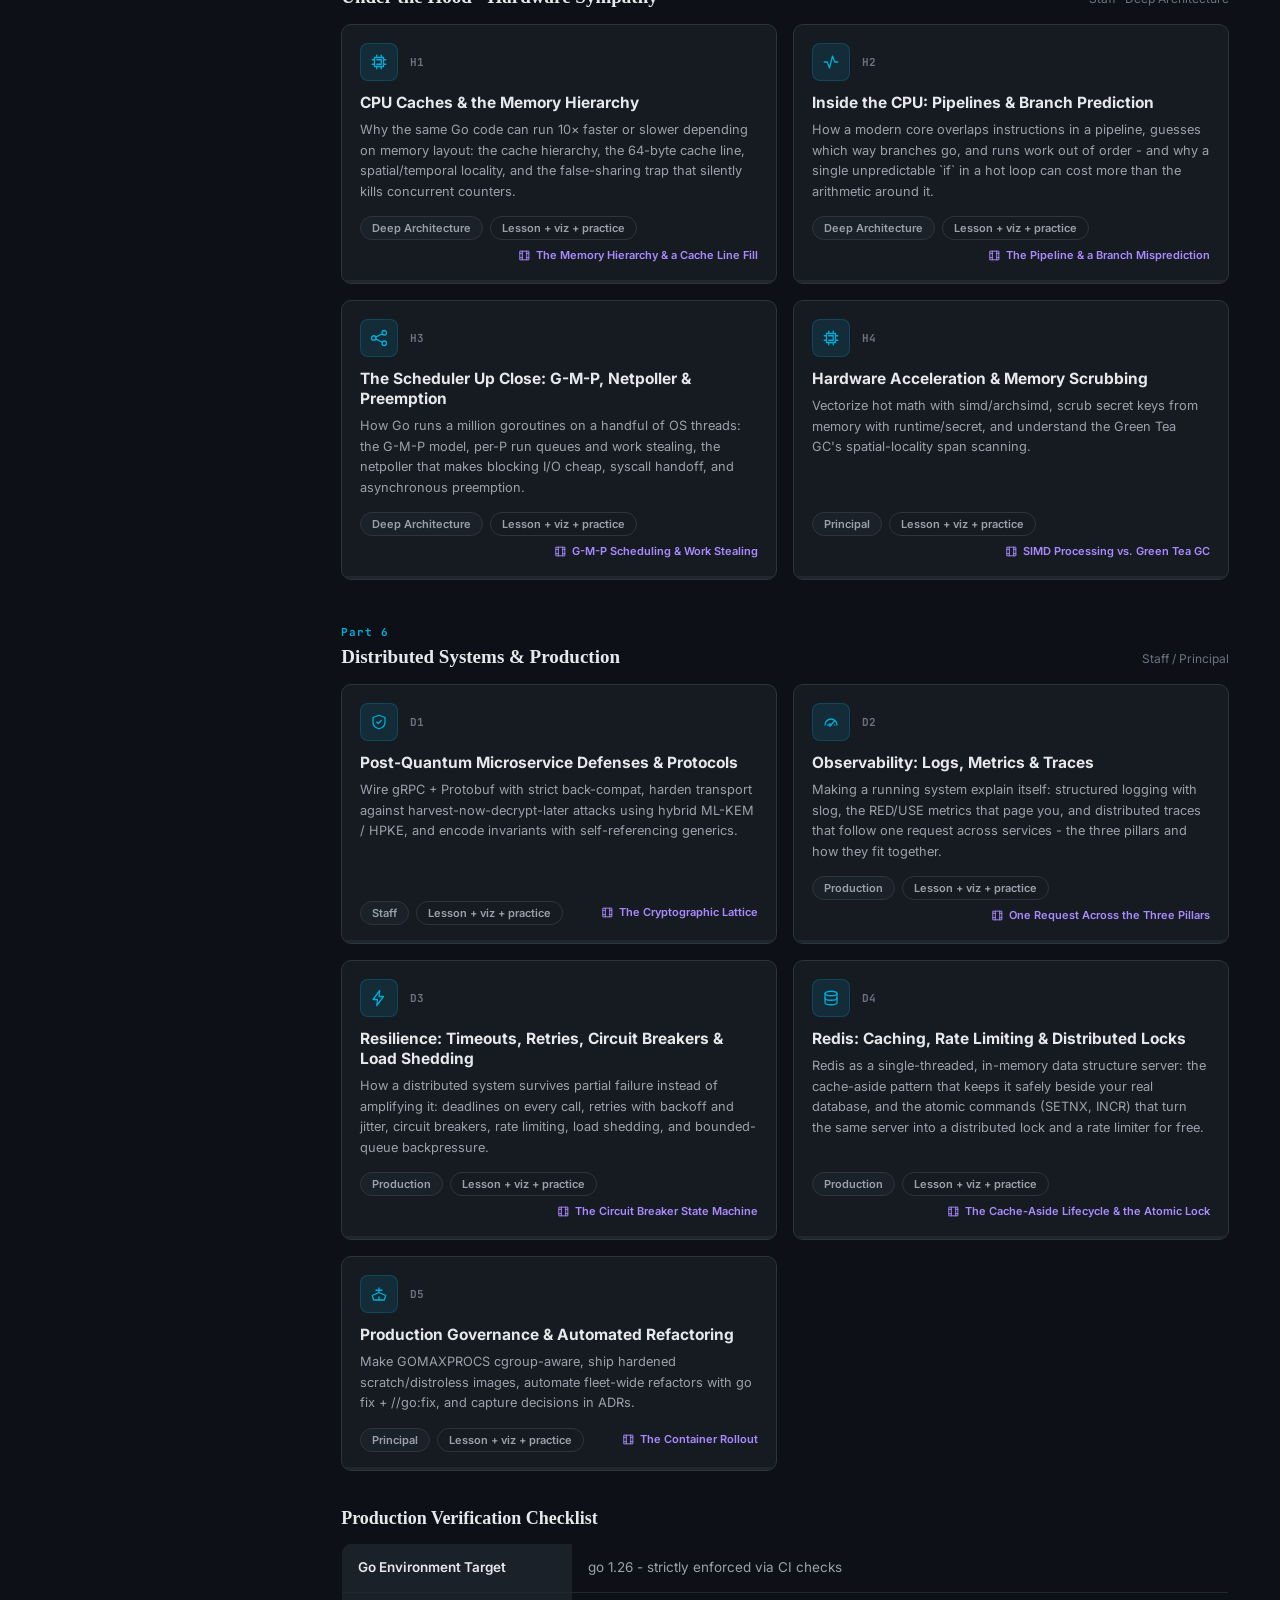
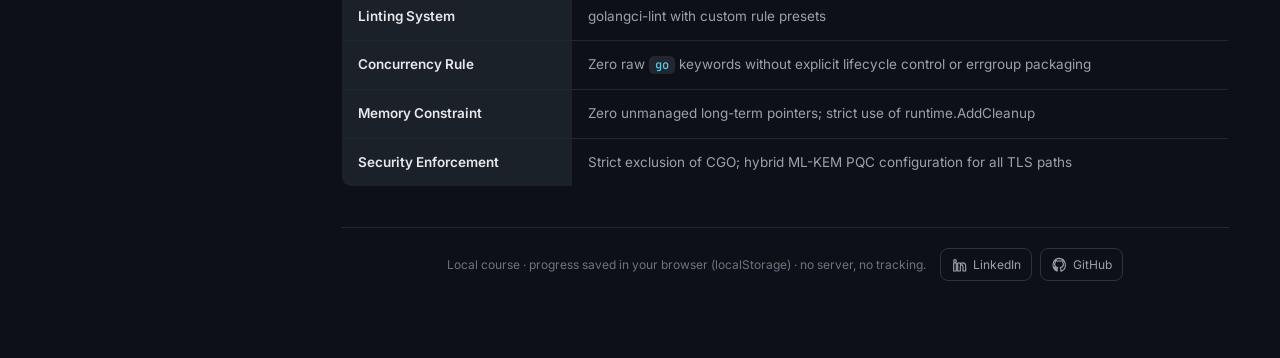
==== commit 3bbaf0be: "Add Postgres module and ledger capstone roadmap" ====
--- a/index.html
+++ b/index.html
@@ -22,6 +22,8 @@
   <script src="js/lessons.js"></script>
   <script src="js/lessons.ru.js"></script>
   <script src="js/animations.js"></script>
+  <script src="js/gopher3d.data.js"></script>
+  <script src="js/gopher3d.js"></script>
   <script src="js/app.js"></script>
 </body>
 </html>
--- a/css/styles.css
+++ b/css/styles.css
@@ -227,9 +227,11 @@
 
 /* ----------------------------------------------------------- hero */
 .hero {
-  display: grid; grid-template-columns: 1.4fr 1fr; gap: 38px; align-items: center;
+  display: grid; grid-template-columns: 1.3fr .8fr .9fr; gap: 30px; align-items: center;
   padding: 22px 0 34px; margin-bottom: 8px;
 }
+.hero-gopher { display: flex; justify-content: center; align-items: center; min-width: 0; }
+.hero-gopher canvas { width: 100%; max-width: 280px; height: 300px; display: block; }
 .hero-badges { display: flex; gap: 8px; margin-bottom: 16px; }
 .chip {
   font: 600 11px var(--font); padding: 4px 11px; border-radius: 20px;
@@ -284,6 +286,227 @@
 .capstone-banner .cap-ico { color: var(--warn); display: inline-grid; place-items: center; flex: none; }
 .capstone-banner div { font-size: 14px; color: var(--text-2); }
 .capstone-banner b { color: var(--text); }
+
+.capstone-map {
+  margin: 0 0 34px;
+  padding: 20px;
+  border: 1px solid var(--border);
+  border-radius: var(--radius);
+  background: var(--surface);
+}
+.capstone-map-head {
+  display: flex;
+  align-items: flex-start;
+  gap: 14px;
+  margin-bottom: 18px;
+}
+.capstone-map-head .cap-ico {
+  width: 40px;
+  height: 40px;
+  border-radius: 8px;
+  display: grid;
+  place-items: center;
+  flex: none;
+  color: var(--go);
+  background: color-mix(in srgb, var(--go) 12%, transparent);
+  border: 1px solid color-mix(in srgb, var(--go) 26%, transparent);
+}
+.capstone-map-head h2 {
+  margin: 0 0 5px;
+  font: 700 22px/1.2 var(--font-serif);
+  letter-spacing: 0;
+}
+.capstone-map-head p {
+  margin: 0;
+  max-width: 760px;
+  color: var(--text-2);
+  font-size: 14px;
+  line-height: 1.55;
+}
+.capstone-map-grid {
+  display: grid;
+  grid-template-columns: repeat(2, minmax(0, 1fr));
+  gap: 14px;
+}
+.capstone-part {
+  min-width: 0;
+  border: 1px solid var(--border-soft);
+  border-radius: var(--radius-sm);
+  background: var(--surface-2);
+  overflow: hidden;
+}
+.capstone-part-head {
+  display: flex;
+  align-items: center;
+  gap: 10px;
+  padding: 11px 13px;
+  border-bottom: 1px solid var(--border-soft);
+}
+.capstone-part-head span {
+  font: 700 10.5px var(--mono);
+  color: var(--go);
+  white-space: nowrap;
+}
+.capstone-part-head b {
+  min-width: 0;
+  overflow: hidden;
+  text-overflow: ellipsis;
+  white-space: nowrap;
+  font-size: 13px;
+}
+.capstone-steps {
+  display: flex;
+  flex-direction: column;
+}
+.capstone-step {
+  display: grid;
+  grid-template-columns: auto minmax(0, 1fr) auto;
+  align-items: center;
+  gap: 11px;
+  min-height: 58px;
+  padding: 10px 13px;
+  border-bottom: 1px solid var(--border-soft);
+  color: var(--text);
+  text-decoration: none;
+  transition: background .18s var(--ease), color .18s var(--ease);
+}
+.capstone-step:last-child { border-bottom: 0; }
+.capstone-step:hover {
+  background: color-mix(in srgb, var(--go) 8%, transparent);
+  color: var(--text);
+}
+.capstone-step-code {
+  min-width: 40px;
+  padding: 4px 7px;
+  border-radius: 7px;
+  text-align: center;
+  color: var(--go);
+  background: color-mix(in srgb, var(--go) 10%, transparent);
+  border: 1px solid color-mix(in srgb, var(--go) 22%, transparent);
+  font: 700 11px var(--mono);
+}
+.capstone-step-main {
+  min-width: 0;
+  display: flex;
+  flex-direction: column;
+  gap: 2px;
+}
+.capstone-step-main b {
+  overflow: hidden;
+  text-overflow: ellipsis;
+  white-space: nowrap;
+  font-size: 13px;
+}
+.capstone-step-main span {
+  overflow: hidden;
+  text-overflow: ellipsis;
+  white-space: nowrap;
+  color: var(--text-3);
+  font-size: 12px;
+}
+.capstone-step-open {
+  display: inline-flex;
+  align-items: center;
+  gap: 4px;
+  color: var(--text-3);
+  font: 600 11px var(--mono);
+  white-space: nowrap;
+}
+
+.final-code {
+  margin: 0 0 36px;
+  padding: 20px;
+  border: 1px solid var(--border);
+  border-radius: var(--radius);
+  background: var(--surface);
+}
+.final-code-head {
+  display: flex;
+  align-items: flex-start;
+  gap: 14px;
+  margin-bottom: 16px;
+}
+.final-code-head .cap-ico {
+  width: 40px;
+  height: 40px;
+  border-radius: 8px;
+  display: grid;
+  place-items: center;
+  flex: none;
+  color: var(--purple);
+  background: color-mix(in srgb, var(--purple) 12%, transparent);
+  border: 1px solid color-mix(in srgb, var(--purple) 26%, transparent);
+}
+.final-code h2 {
+  margin: 0 0 5px;
+  font: 700 22px/1.2 var(--font-serif);
+  letter-spacing: 0;
+}
+.final-code p {
+  margin: 0 0 8px;
+  max-width: 900px;
+  color: var(--text-2);
+  font-size: 14px;
+  line-height: 1.55;
+}
+.final-code-meta {
+  display: inline-flex;
+  align-items: center;
+  padding: 4px 9px;
+  border-radius: 7px;
+  color: var(--purple);
+  background: color-mix(in srgb, var(--purple) 10%, transparent);
+  border: 1px solid color-mix(in srgb, var(--purple) 24%, transparent);
+  font: 700 11px var(--mono);
+}
+.project-files {
+  display: flex;
+  flex-direction: column;
+  gap: 10px;
+}
+.project-file {
+  border: 1px solid var(--border-soft);
+  border-radius: var(--radius-sm);
+  background: var(--surface-2);
+  overflow: hidden;
+}
+.project-file summary {
+  display: flex;
+  align-items: center;
+  justify-content: space-between;
+  gap: 12px;
+  min-height: 48px;
+  padding: 11px 13px;
+  cursor: pointer;
+  color: var(--text);
+  font: 700 13px var(--mono);
+  list-style: none;
+}
+.project-file summary::-webkit-details-marker { display: none; }
+.project-file summary::before {
+  content: "›";
+  color: var(--go);
+  font-size: 18px;
+  line-height: 1;
+  transition: transform .2s var(--ease);
+}
+.project-file[open] summary::before { transform: rotate(90deg); }
+.project-file summary span {
+  min-width: 0;
+  overflow: hidden;
+  text-overflow: ellipsis;
+  white-space: nowrap;
+  flex: 1;
+}
+.project-file summary b {
+  color: var(--text-3);
+  font: 700 10.5px var(--mono);
+  text-transform: uppercase;
+}
+.project-file .code {
+  border-width: 1px 0 0;
+  border-radius: 0;
+}
 
 /* ----------------------------------------------------- module cards */
 .part-block { margin-bottom: 38px; }
@@ -339,7 +562,37 @@
 .inl { font: 500 12px var(--mono); background: var(--surface-3); padding: 1px 6px; border-radius: 5px; color: var(--go-deep); }
 :root[data-theme="dark"] .inl { color: var(--go-soft); }
 
-.foot { margin-top: 40px; padding-top: 20px; border-top: 1px solid var(--border-soft); font-size: 12px; color: var(--text-3); text-align: center; }
+.foot {
+  display: flex;
+  align-items: center;
+  justify-content: center;
+  gap: 14px;
+  flex-wrap: wrap;
+  margin-top: 40px;
+  padding-top: 20px;
+  border-top: 1px solid var(--border-soft);
+  font-size: 12px;
+  color: var(--text-3);
+  text-align: center;
+}
+.foot-links { display: inline-flex; align-items: center; gap: 8px; }
+.foot-links a {
+  display: inline-flex;
+  align-items: center;
+  gap: 6px;
+  min-height: 32px;
+  padding: 6px 10px;
+  border: 1px solid var(--border);
+  border-radius: 8px;
+  color: var(--text-2);
+  text-decoration: none;
+  transition: color .18s var(--ease), border-color .18s var(--ease), background .18s var(--ease);
+}
+.foot-links a:hover {
+  color: var(--go);
+  border-color: color-mix(in srgb, var(--go) 45%, var(--border));
+  background: color-mix(in srgb, var(--go) 8%, transparent);
+}
 
 /* ----------------------------------------------------------- module */
 .module { max-width: var(--maxw); margin: 0 auto; min-width: 0; }
@@ -476,6 +729,57 @@
 .plain-k { display: block; font: 700 10.5px var(--font); letter-spacing: .6px; text-transform: uppercase; color: var(--warn); margin-bottom: 3px; }
 .plain p { margin: 0; color: var(--text); font-size: 14px; line-height: 1.6; }
 
+.module-build {
+  display: flex;
+  align-items: flex-start;
+  gap: 14px;
+  margin: 14px 0 18px;
+  padding: 16px 18px;
+  border: 1px solid var(--border);
+  border-radius: var(--radius);
+  background: var(--surface);
+}
+.module-build.cap-build { border-left: 3px solid var(--warn); }
+.module-build.practice-build { border-left: 3px solid var(--go); }
+.build-ic {
+  width: 36px;
+  height: 36px;
+  border-radius: 8px;
+  display: grid;
+  place-items: center;
+  flex: none;
+  color: var(--warn);
+  background: color-mix(in srgb, var(--warn) 12%, transparent);
+  border: 1px solid color-mix(in srgb, var(--warn) 26%, transparent);
+}
+.practice-build .build-ic {
+  color: var(--go);
+  background: color-mix(in srgb, var(--go) 12%, transparent);
+  border-color: color-mix(in srgb, var(--go) 26%, transparent);
+}
+.module-build > div { min-width: 0; }
+.build-k {
+  display: block;
+  margin-bottom: 4px;
+  color: var(--text-3);
+  font: 700 10.5px var(--font);
+  letter-spacing: .6px;
+  text-transform: uppercase;
+}
+.module-build h2 {
+  margin: 0 0 6px;
+  font: 700 18px/1.25 var(--font-serif);
+  letter-spacing: 0;
+}
+.module-build p {
+  margin: 0 0 10px;
+  color: var(--text-2);
+  font-size: 13.8px;
+  line-height: 1.6;
+}
+.module-build .practice-steps { margin-top: 8px; }
+.module-build .practice-steps li { font-size: 13px; }
+
 /* -------------------------------------------------- step indicator */
 .viz-steps { padding: 14px 18px 0; }
 .steps-dots { display: flex; gap: 8px; flex-wrap: wrap; }
@@ -610,8 +914,12 @@
 
 /* ------------------------------------------------------- responsive */
 @media (max-width: 1080px) {
-  .hero { grid-template-columns: 1fr; }
-  .hero-ring { flex-direction: row; justify-content: flex-start; gap: 34px; }
+  /* minmax(0,1fr): the canvas's intrinsic bitmap size (clientWidth x dpr)
+     must not inflate the track's auto minimum and overflow the viewport */
+  .hero { grid-template-columns: minmax(0, 1fr) minmax(0, 1fr); }
+  .hero-text { grid-column: 1 / -1; }
+  .hero-gopher canvas { max-width: 240px; height: 250px; }
+  .hero-ring { justify-content: center; min-width: 0; }
 }
 @media (max-width: 880px) {
   .layout { grid-template-columns: 1fr; }
@@ -621,6 +929,7 @@
   body.nav-open .sidebar { transform: none; box-shadow: var(--shadow); }
   body.nav-open .nav-scrim { display: block; }
   .two-col { grid-template-columns: 1fr; }
+  .capstone-map-grid { grid-template-columns: 1fr; }
   .glossary { grid-template-columns: 1fr; }
   .top-progress { display: none; }
 }
@@ -639,7 +948,8 @@
   }
   .hero-cta { gap: 8px; }
   .hero-cta .btn { padding: 9px 12px; font-size: 12.5px; }
-  .hero-ring { flex-direction: row; align-items: center; gap: 14px; }
+  .hero-gopher canvas { max-width: 200px; height: 200px; }
+  .hero-ring { flex-direction: column; align-items: center; gap: 14px; }
   .ring-wrap { width: 96px; height: 96px; }
   .ring-wrap .ring { width: 96px; height: 96px; }
   .ring-pct { font-size: 21px; }
@@ -648,11 +958,37 @@
   .hero-stats b { font-size: 17px; }
   .hero-stats span { font-size: 10px; line-height: 1.25; }
   .capstone-banner { align-items: flex-start; margin: 0 0 20px; padding: 13px 14px; }
+  .capstone-map { padding: 14px; margin-bottom: 24px; }
+  .capstone-map-head { gap: 11px; margin-bottom: 14px; }
+  .capstone-map-head .cap-ico { width: 34px; height: 34px; }
+  .capstone-map-head h2 { font-size: 18px; }
+  .capstone-map-head p { font-size: 12.8px; }
+  .capstone-part-head { padding: 10px 11px; align-items: flex-start; flex-direction: column; gap: 3px; }
+  .capstone-part-head b { white-space: normal; line-height: 1.35; }
+  .capstone-step { grid-template-columns: auto minmax(0, 1fr) auto; gap: 9px; padding: 10px 11px; }
+  .capstone-step-code { min-width: 36px; }
+  .capstone-step-main b, .capstone-step-main span { white-space: normal; display: -webkit-box; -webkit-box-orient: vertical; overflow: hidden; }
+  .capstone-step-main b { -webkit-line-clamp: 1; }
+  .capstone-step-main span { -webkit-line-clamp: 2; }
+  .capstone-step-open { font-size: 0; gap: 0; }
+  .capstone-step-open svg { width: 18px; height: 18px; }
+  .final-code { padding: 14px; margin-bottom: 24px; }
+  .final-code-head { gap: 11px; margin-bottom: 14px; }
+  .final-code-head .cap-ico { width: 34px; height: 34px; }
+  .final-code h2 { font-size: 18px; }
+  .final-code p { font-size: 12.8px; }
+  .project-file summary { align-items: flex-start; min-height: 46px; padding: 10px 11px; }
+  .project-file summary span { white-space: normal; overflow-wrap: anywhere; }
+  .module-build { padding: 14px; gap: 12px; }
+  .build-ic { width: 34px; height: 34px; }
+  .module-build h2 { font-size: 16.5px; }
   .part-block { margin-bottom: 28px; }
   .mod-header { flex-direction: column; gap: 12px; }
   .viz-stage canvas { height: 320px; }
   .card-grid { grid-template-columns: 1fr; }
   .verify-table td:first-child { width: 130px; }
+  .foot { align-items: stretch; flex-direction: column; gap: 10px; }
+  .foot-links { justify-content: center; flex-wrap: wrap; }
 }
 
 @media (prefers-reduced-motion: reduce) {
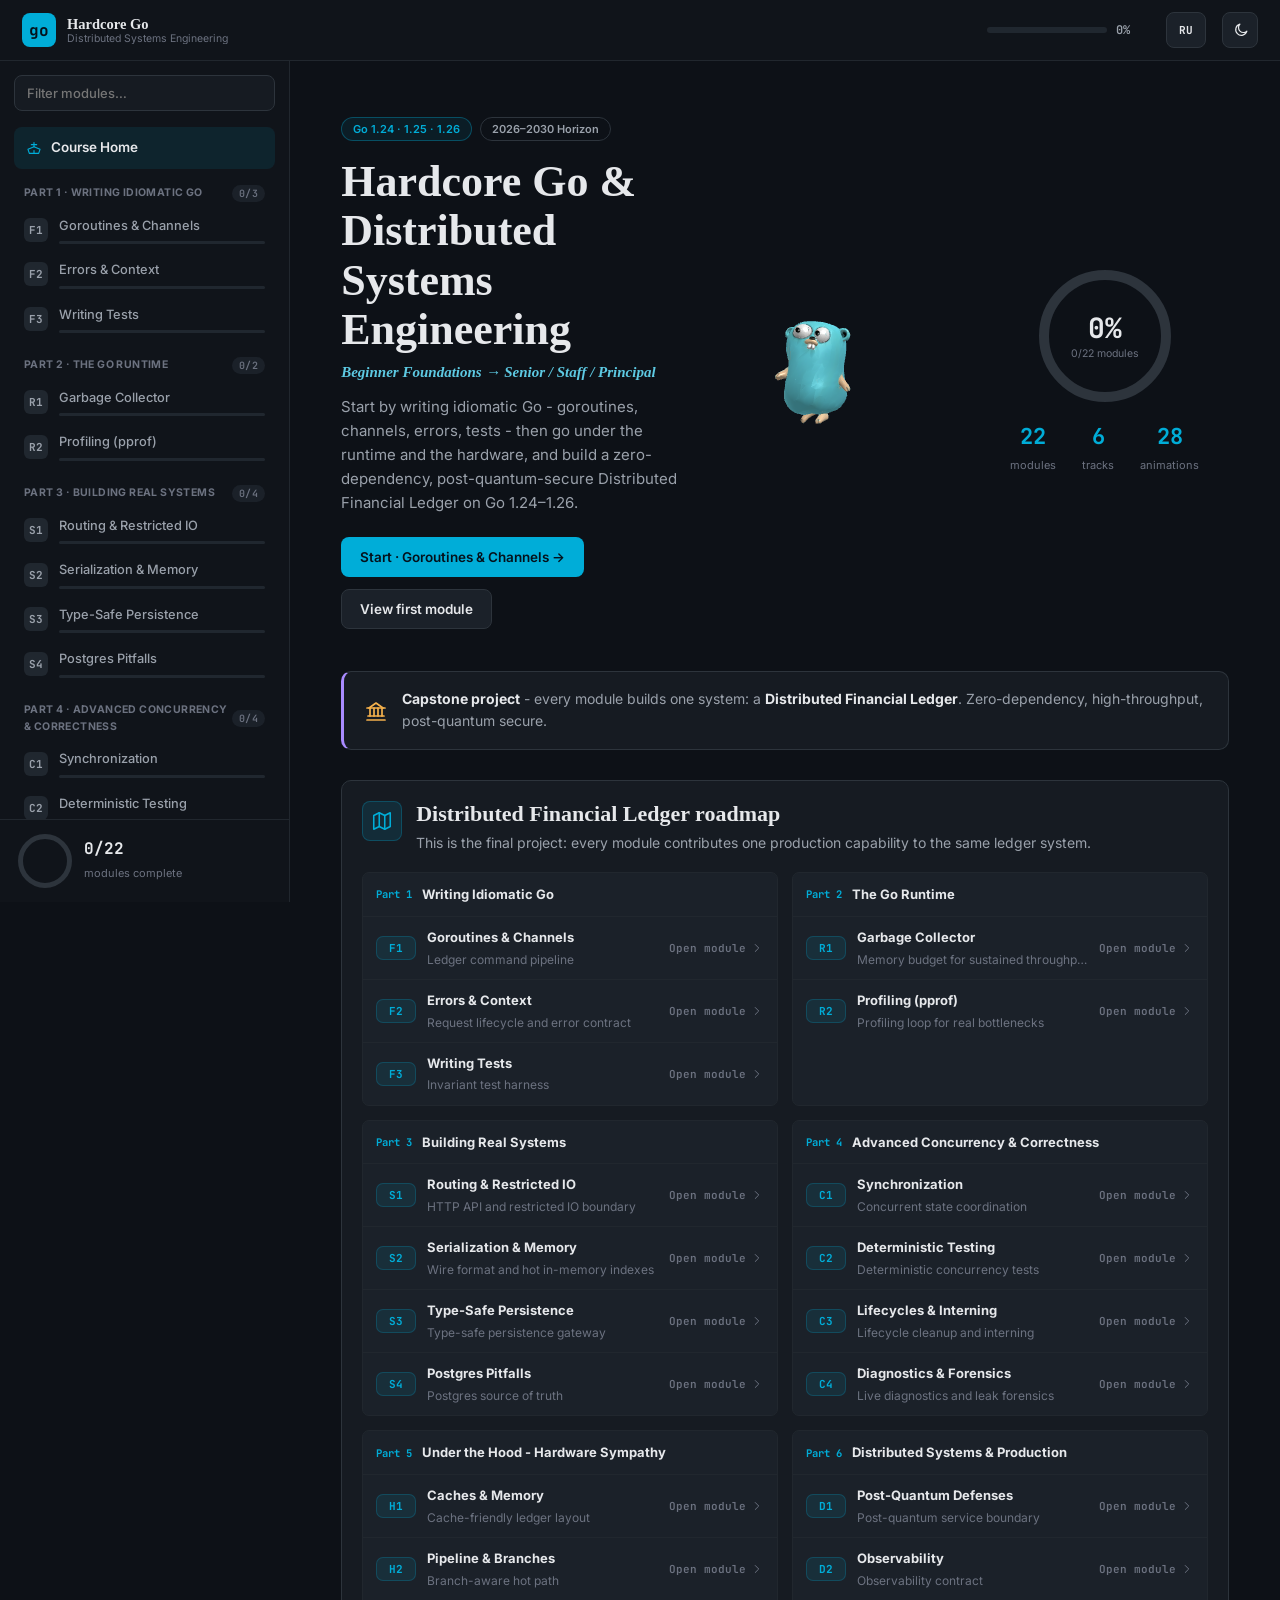
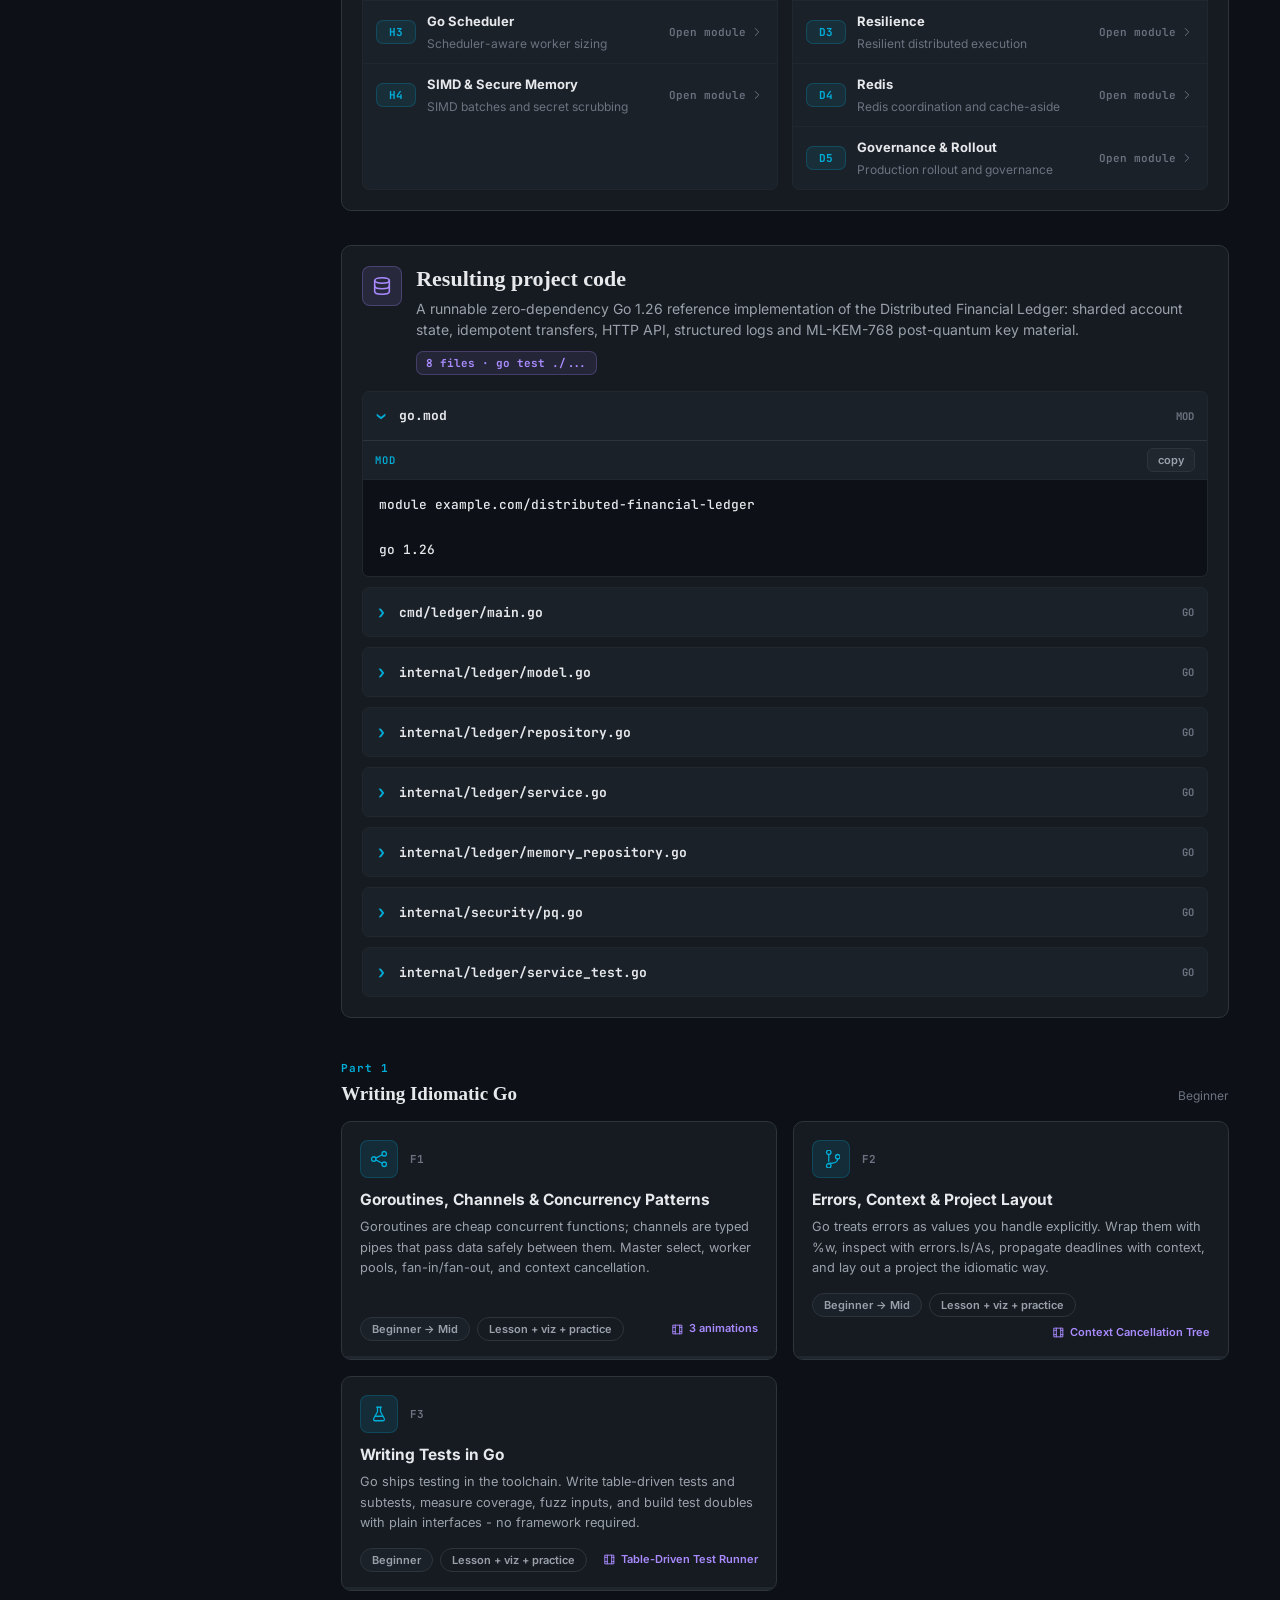
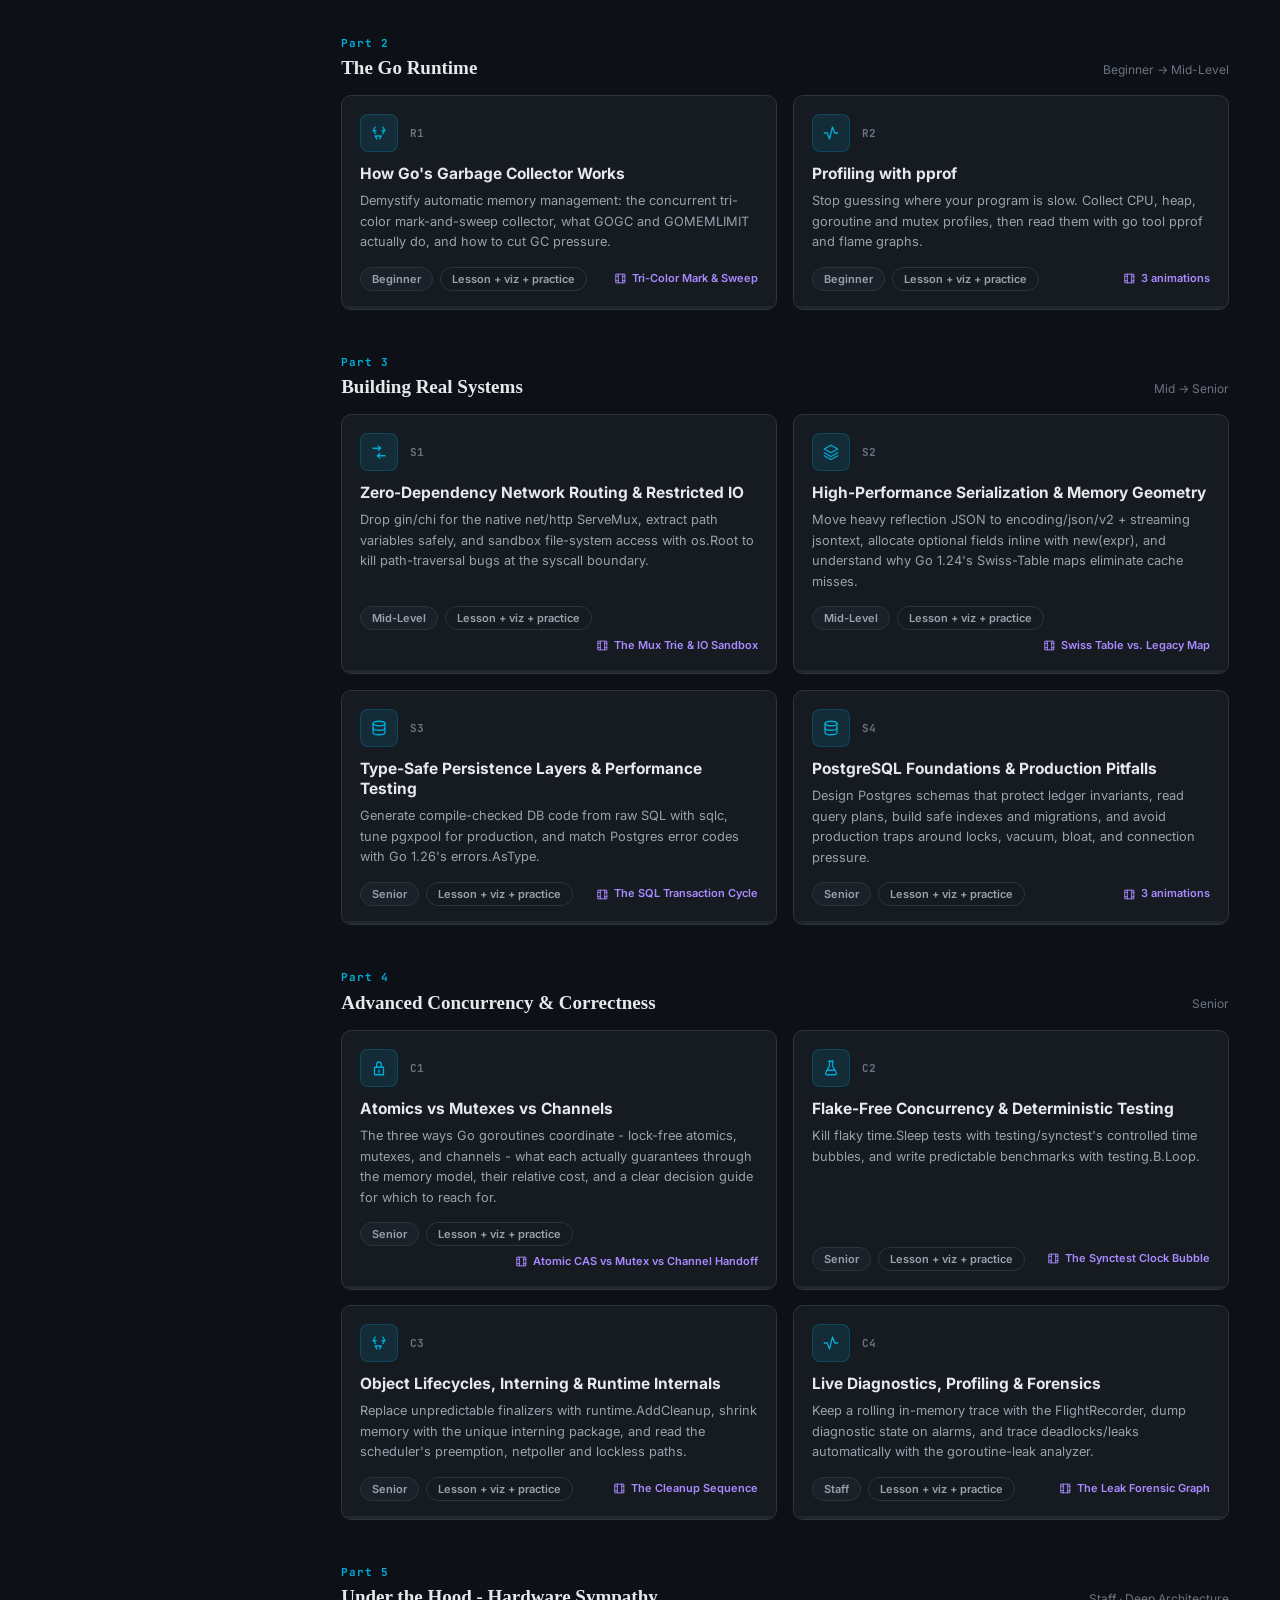
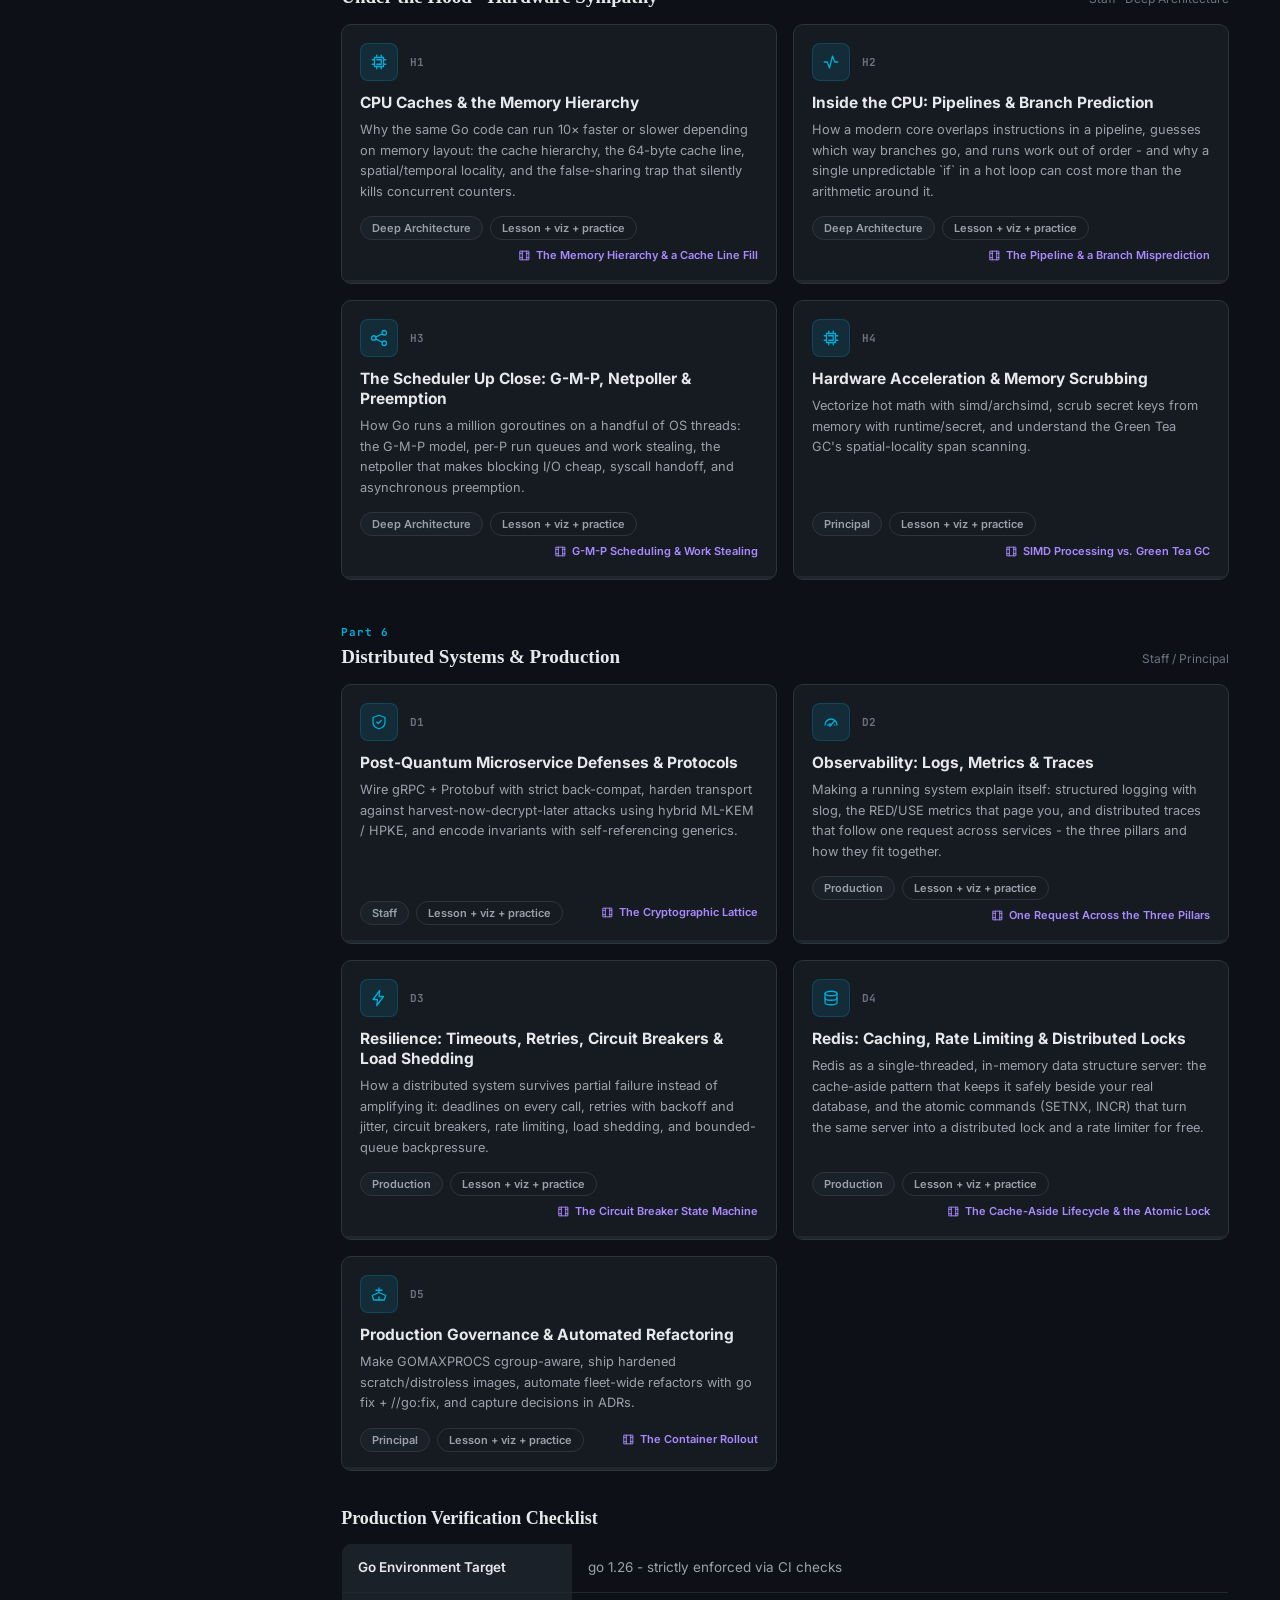
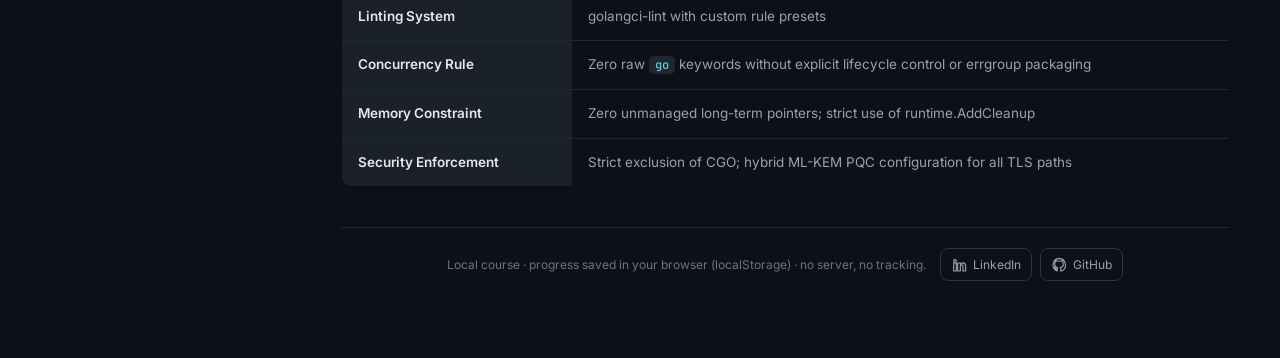
==== commit 717fb1df: "Add completion celebration and UI micro-interactions - Module-completion toast: canvas confetti burs" ====
--- a/index.html
+++ b/index.html
@@ -24,6 +24,7 @@
   <script src="js/animations.js"></script>
   <script src="js/gopher3d.data.js"></script>
   <script src="js/gopher3d.js"></script>
+  <script src="js/celebrate.data.js"></script>
   <script src="js/app.js"></script>
 </body>
 </html>
--- a/css/styles.css
+++ b/css/styles.css
@@ -991,6 +991,49 @@
   .foot-links { justify-content: center; flex-wrap: wrap; }
 }
 
+/* ------------------------------------------------- micro-interactions */
+/* route transition: #main content slides up as a page enters */
+.page-enter { animation: page-in .4s var(--ease) both; }
+@keyframes page-in {
+  from { opacity: 0; transform: translateY(12px); }
+}
+
+/* scroll reveal: elements fade-rise the first time they enter the viewport.
+   .reveal is only ever added when IntersectionObserver exists (see app.js),
+   so content can never be stranded invisible. */
+.reveal { opacity: 0; transform: translateY(16px);
+  transition: opacity .55s var(--ease), transform .55s var(--ease); }
+.reveal.revealed { opacity: 1; transform: none; }
+
+/* module-completion celebration */
+.celebrate-overlay {
+  position: fixed; inset: 0; z-index: 90; pointer-events: none;
+  display: grid; place-items: center;
+}
+.celebrate-overlay canvas { position: absolute; inset: 0; width: 100%; height: 100%; }
+.celebrate-card {
+  display: flex; flex-direction: column; align-items: center; gap: 2px;
+  padding: 26px 40px 22px; border-radius: 18px;
+  background: color-mix(in srgb, var(--surface) 88%, transparent);
+  border: 1px solid var(--border); box-shadow: var(--shadow);
+  backdrop-filter: blur(6px);
+  animation: celebrate-pop .55s var(--ease-pop) both, celebrate-out .4s var(--ease) 2.6s both;
+}
+.celebrate-card img { width: 168px; height: 168px; animation: celebrate-bounce 1.6s var(--ease) .5s 2; }
+.celebrate-card b { font: 700 20px var(--font-serif); color: var(--text); }
+.celebrate-card span { font-size: 13px; color: var(--text-2); }
+@keyframes celebrate-pop {
+  from { opacity: 0; transform: scale(.55) translateY(40px); }
+}
+@keyframes celebrate-out {
+  to { opacity: 0; transform: translateY(-16px) scale(.92); }
+}
+@keyframes celebrate-bounce {
+  0%, 100% { transform: translateY(0); }
+  50% { transform: translateY(-9px); }
+}
+
 @media (prefers-reduced-motion: reduce) {
   * { animation-duration: .001ms !important; transition-duration: .05ms !important; }
-}
+  .celebrate-card { animation: celebrate-pop .001ms both; }
+}
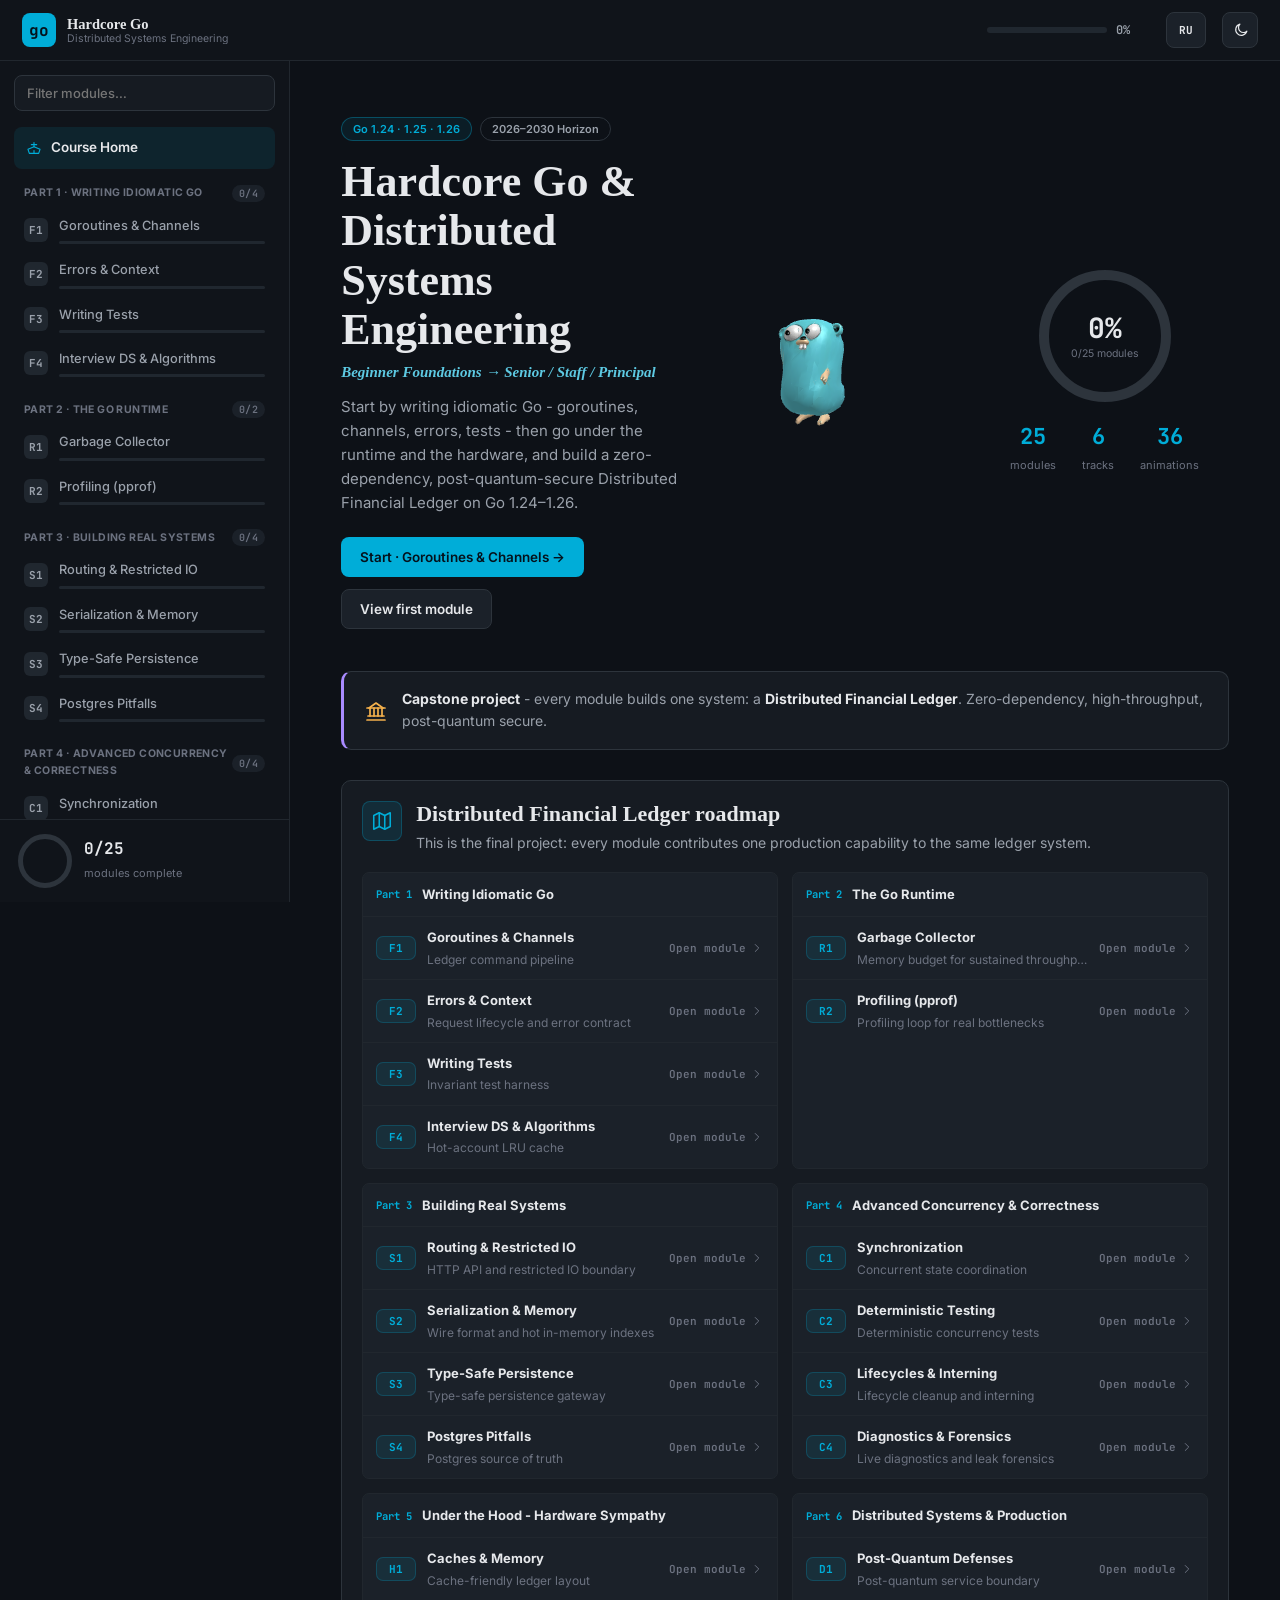
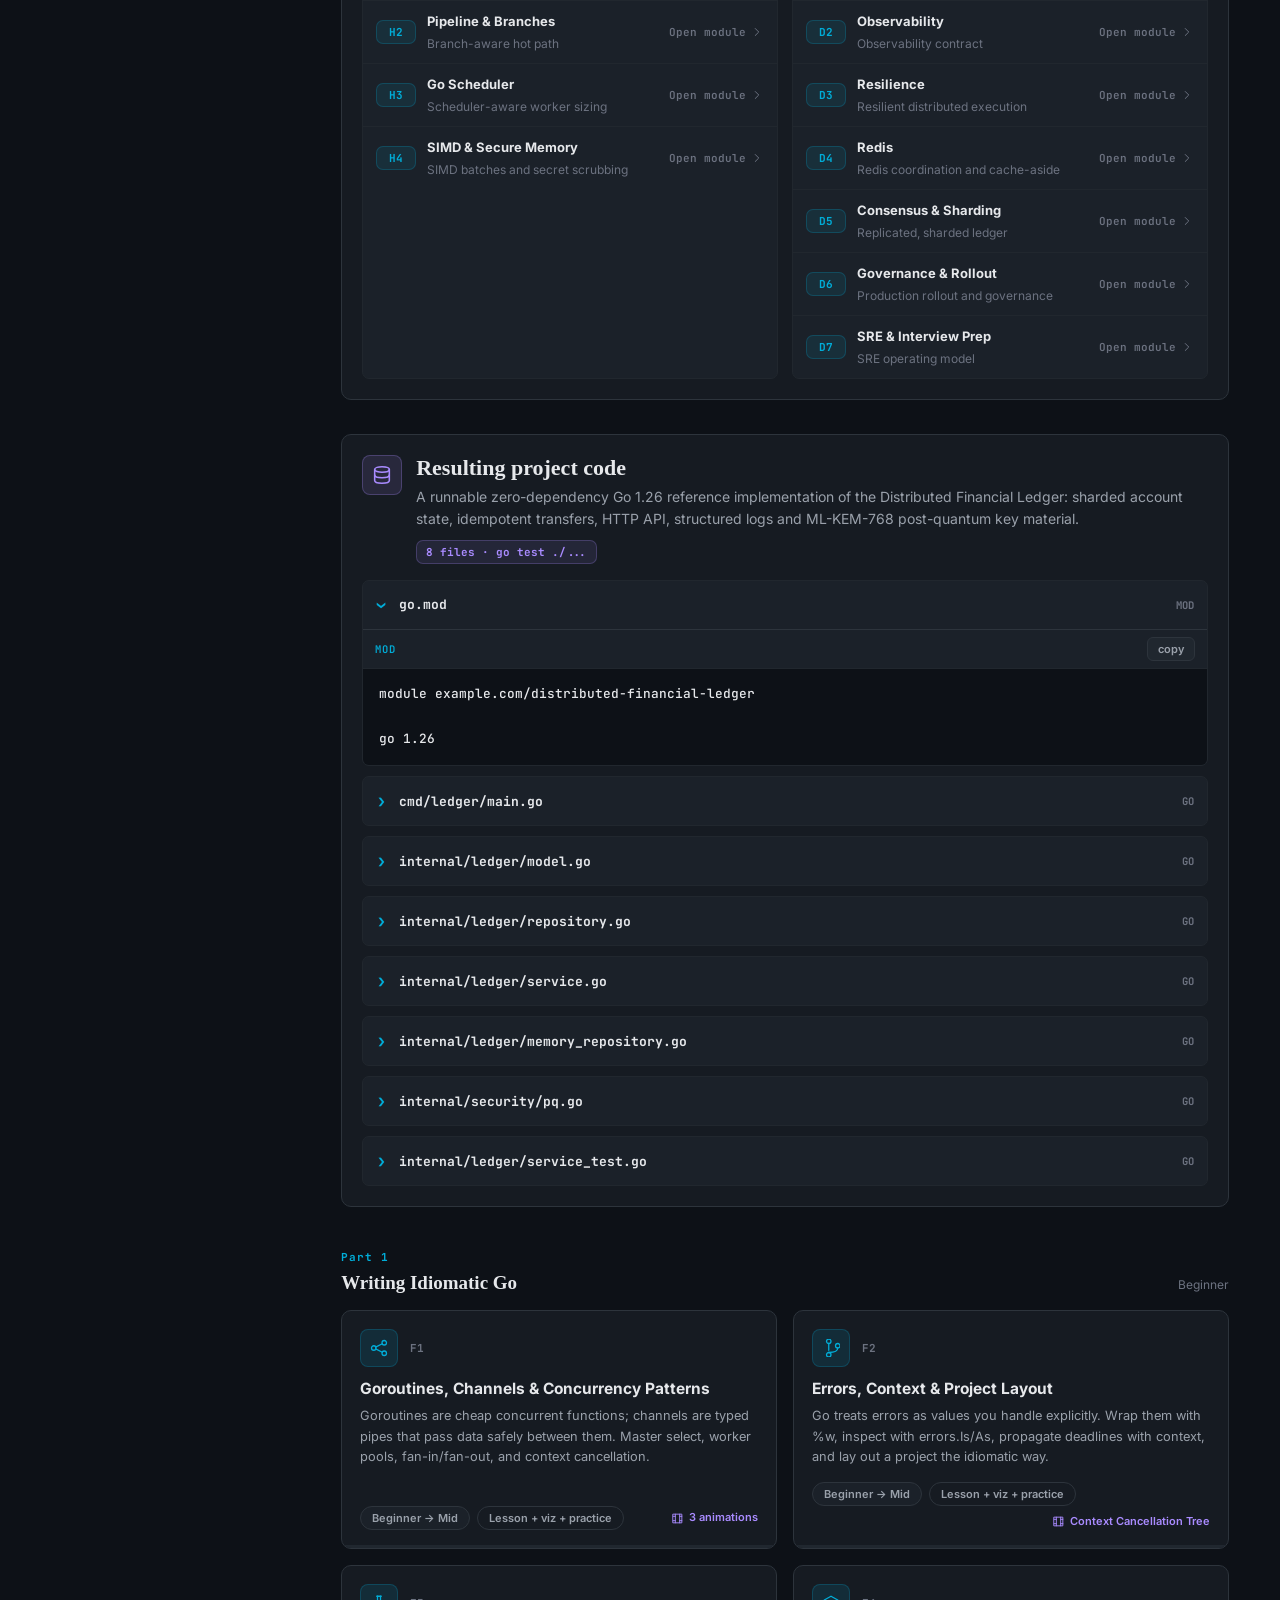
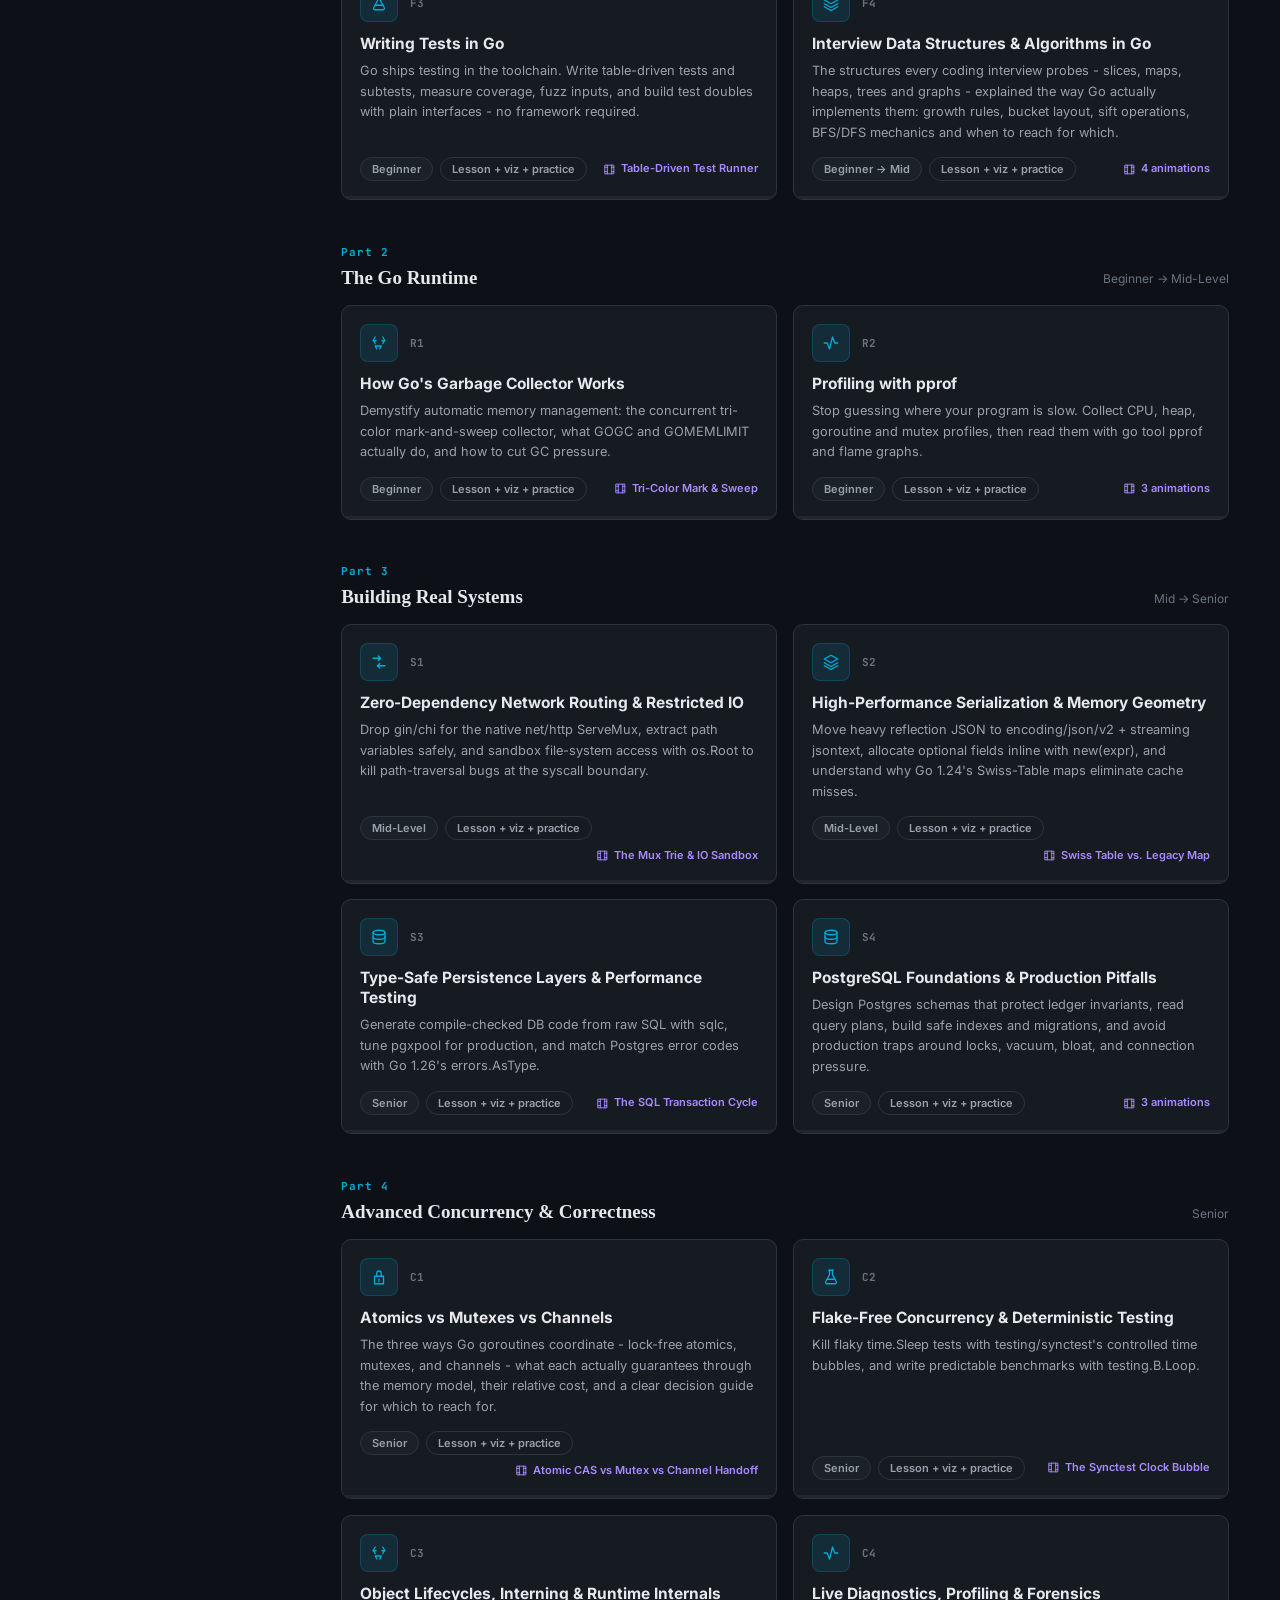
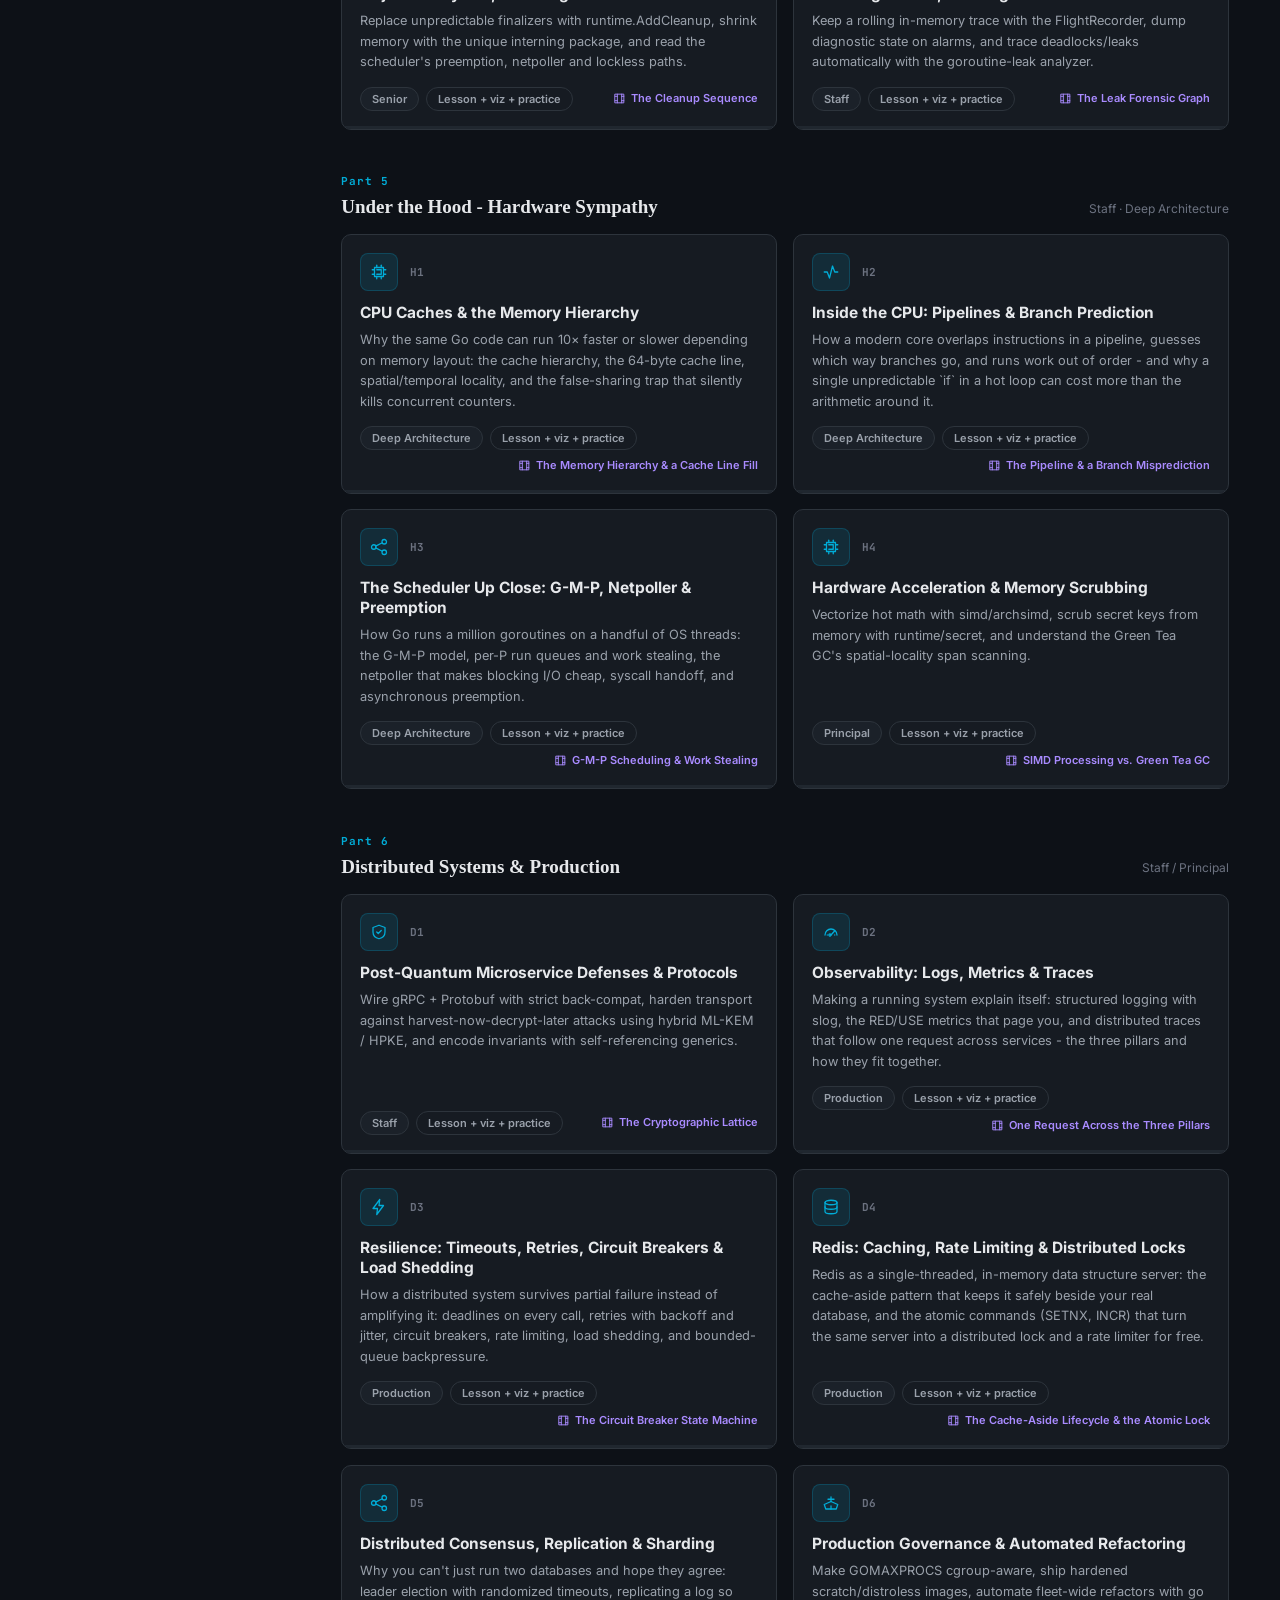
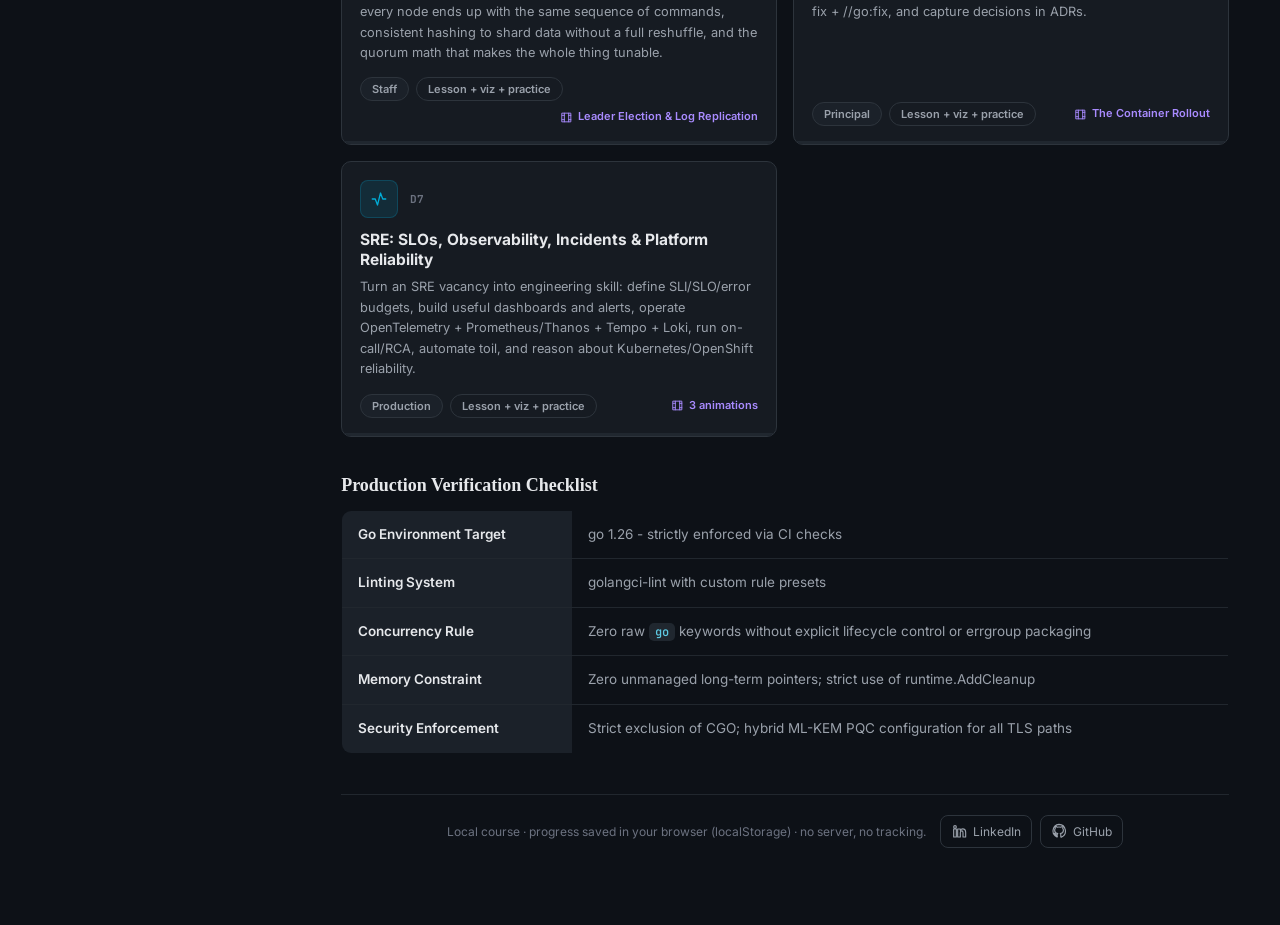
==== commit d93524ef: "Add Azerbaijani as a third course language Full course mirror alongside English and Russian: all 25 " ====
--- a/index.html
+++ b/index.html
@@ -19,8 +19,10 @@
   <script src="js/strings.js"></script>
   <script src="js/data.js"></script>
   <script src="js/data.ru.js"></script>
+  <script src="js/data.az.js"></script>
   <script src="js/lessons.js"></script>
   <script src="js/lessons.ru.js"></script>
+  <script src="js/lessons.az.js"></script>
   <script src="js/animations.js"></script>
   <script src="js/gopher3d.data.js"></script>
   <script src="js/gopher3d.js"></script>
--- a/css/styles.css
+++ b/css/styles.css
@@ -911,6 +911,72 @@
 .gt { font: 700 13px var(--mono); color: var(--go-deep); }
 :root[data-theme="dark"] .gt { color: var(--go-soft); }
 .gd { font-size: 12.8px; color: var(--text-2); line-height: 1.5; }
+
+/* ----------------------------------------------------- video lessons */
+.videos { display: flex; flex-direction: column; gap: 10px; }
+.video-card {
+  border: 1px solid var(--border);
+  border-radius: var(--radius);
+  background: var(--surface);
+  overflow: hidden;
+}
+.video-card-head {
+  display: grid;
+  grid-template-columns: auto minmax(0, 1fr) auto;
+  align-items: center;
+  gap: 14px;
+  width: 100%;
+  padding: 14px 16px;
+  border: 0;
+  background: none;
+  color: inherit;
+  font: inherit;
+  text-align: left;
+  cursor: pointer;
+  transition: background .18s var(--ease);
+}
+.video-card-head:hover { background: color-mix(in srgb, var(--go) 8%, transparent); }
+.video-card-head[aria-expanded="true"] { background: color-mix(in srgb, var(--go) 10%, transparent); }
+.video-ic {
+  width: 38px; height: 38px; border-radius: 10px; flex: none;
+  display: flex; align-items: center; justify-content: center;
+  background: color-mix(in srgb, var(--go) 12%, transparent);
+  color: var(--go);
+}
+.video-card-main { min-width: 0; display: flex; flex-direction: column; gap: 3px; }
+.video-card-main h4 { margin: 0; font: 700 14.5px var(--font-serif); color: var(--text); }
+.video-card-speaker { font-size: 11.5px; font-weight: 700; color: var(--go-deep); }
+:root[data-theme="dark"] .video-card-speaker { color: var(--go-soft); }
+.video-card-main p { margin: 3px 0 0; font-size: 12.8px; color: var(--text-2); line-height: 1.5; }
+.video-open {
+  flex: none; display: inline-flex; align-items: center; gap: 4px;
+  color: var(--go); font: 600 11px var(--mono); white-space: nowrap;
+}
+.video-player { display: none; }
+.video-player.on { display: block; }
+.video-embed {
+  position: relative;
+  width: 100%;
+  aspect-ratio: 16 / 9;
+  background: #000;
+  border-top: 1px solid var(--border);
+}
+.video-embed iframe {
+  position: absolute; inset: 0; width: 100%; height: 100%; border: 0;
+}
+.video-ext-link {
+  display: block;
+  padding: 8px 16px 12px;
+  font-size: 11.5px;
+  font-weight: 600;
+  color: var(--text-3);
+  text-decoration: none;
+}
+.video-ext-link:hover { color: var(--go); }
+@media (max-width: 560px) {
+  .video-card-head { grid-template-columns: auto minmax(0, 1fr); }
+  .video-open { display: none; }
+}
 
 /* ------------------------------------------------------- responsive */
 @media (max-width: 1080px) {
